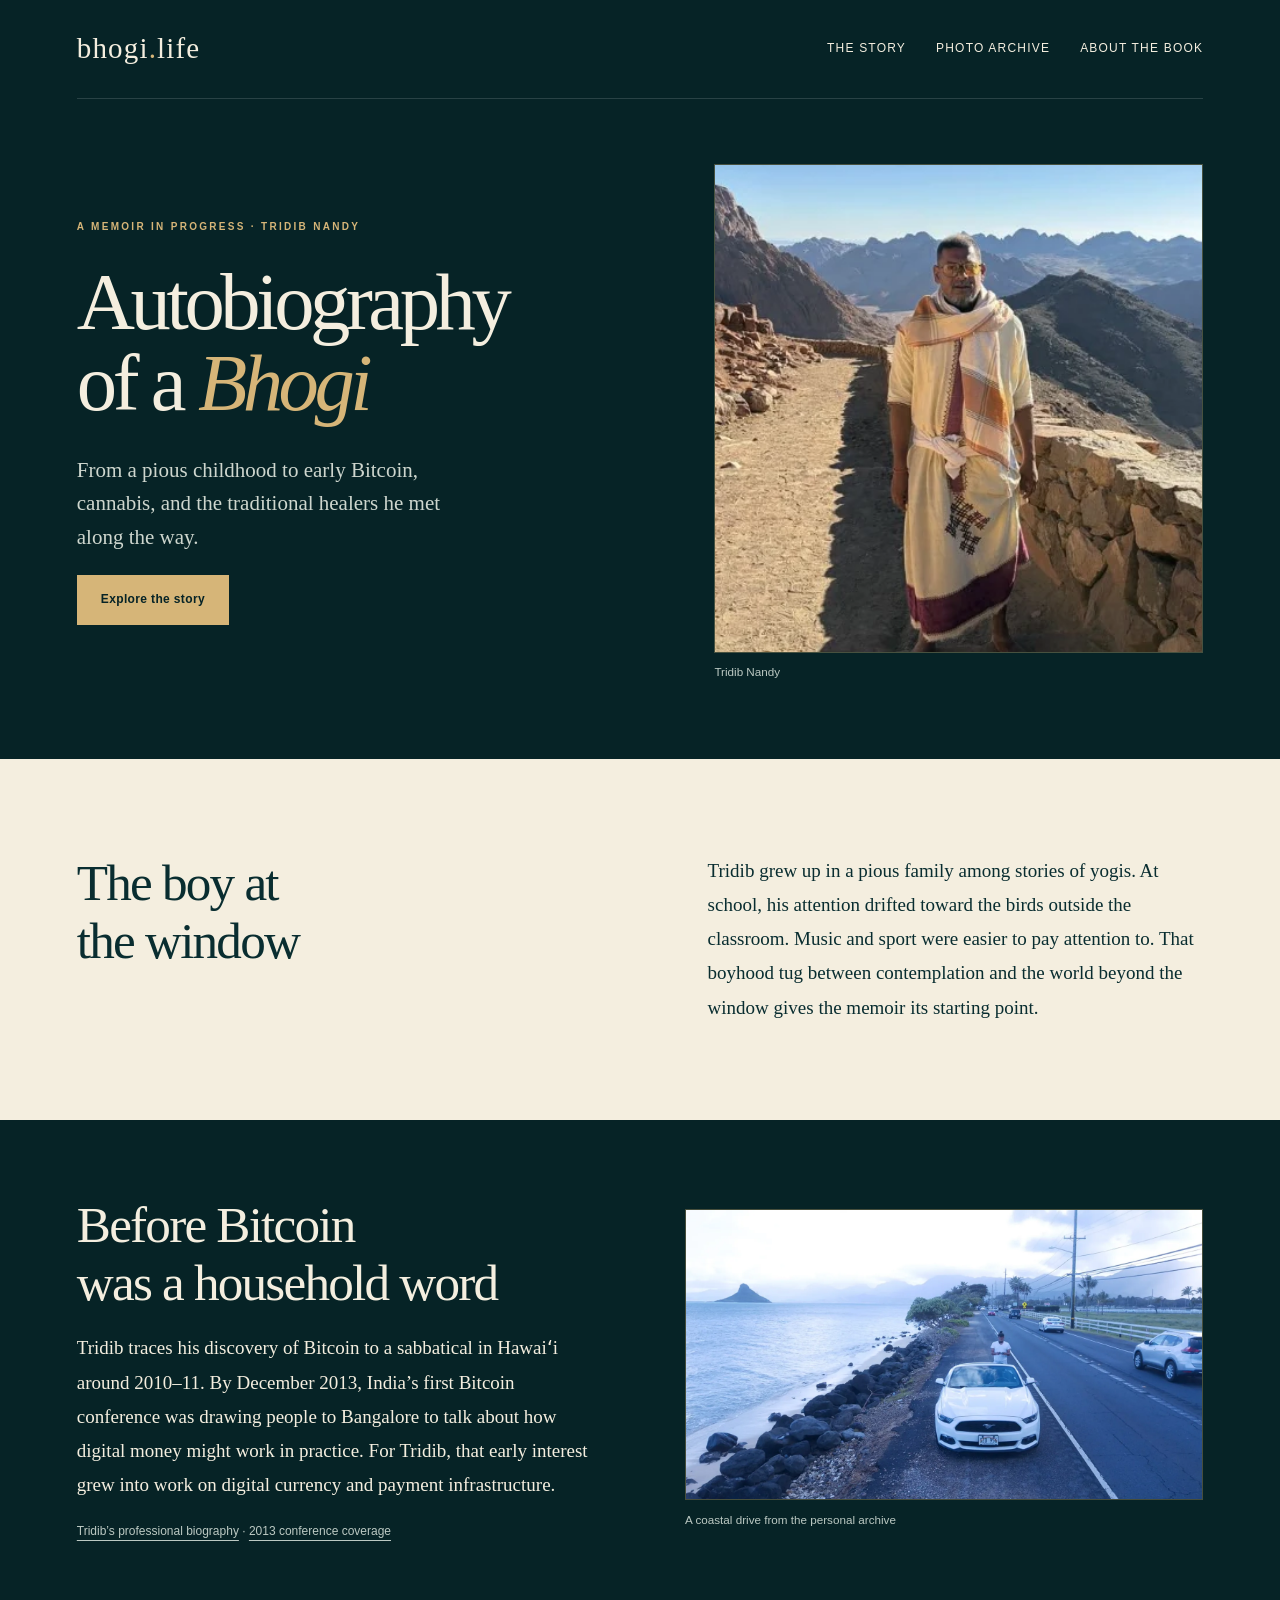
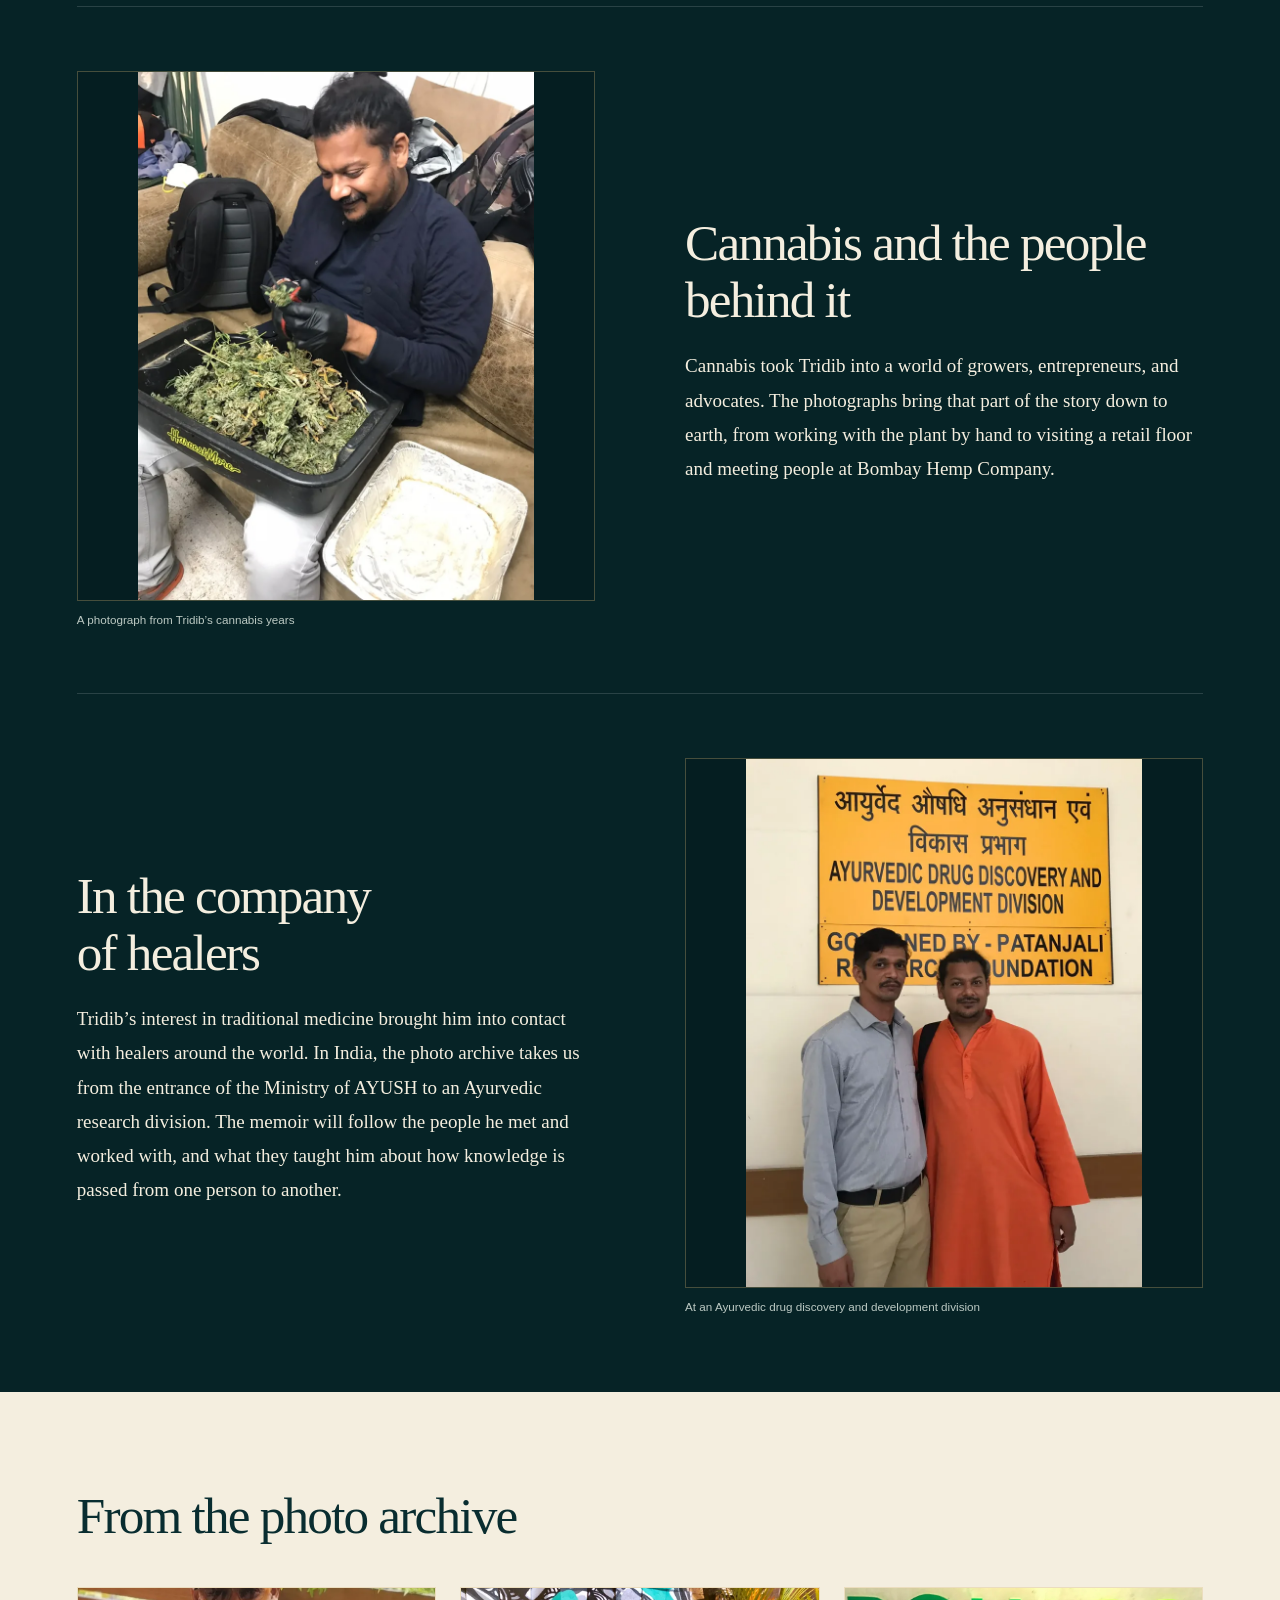
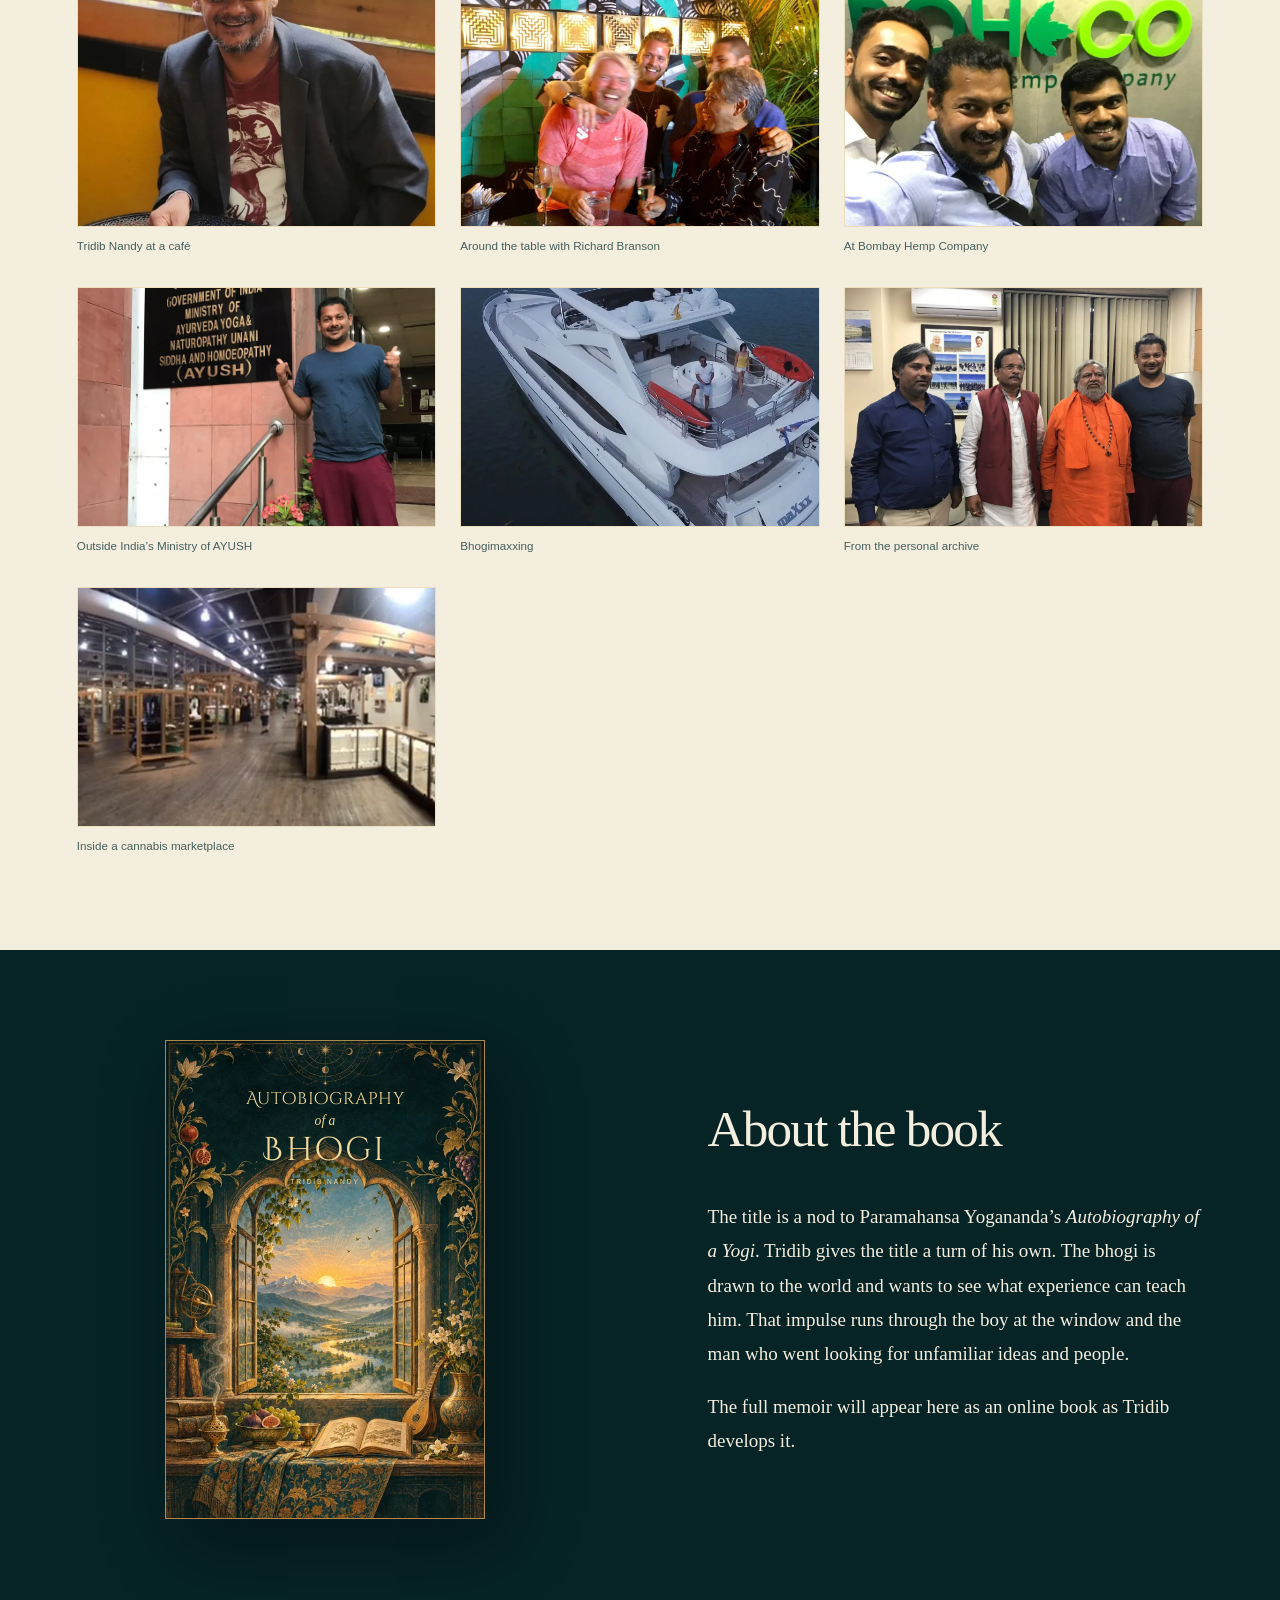
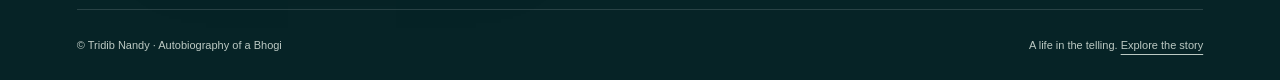
==== index.html @ f4f4c9af "Feature the signature mountain portrait and refine archive captions" ====
<!doctype html><html lang="en"><head><meta charset="utf-8"><meta name="viewport" content="width=device-width,initial-scale=1"><title>Autobiography of a Bhogi | Tridib Nandy</title><meta name="description" content="An illustrated introduction to Tridib Nandy’s life, from spiritual roots and early Bitcoin to cannabis, Ayurveda, and traditional healers around the world."><meta name="theme-color" content="#062326"><link rel="canonical" href="https://www.bhogi.life/"><meta name="robots" content="index,follow"><meta property="og:type" content="website"><meta property="og:site_name" content="Autobiography of a Bhogi"><meta property="og:title" content="Autobiography of a Bhogi | Tridib Nandy"><meta property="og:description" content="An illustrated introduction to Tridib Nandy’s life, from spiritual roots and early Bitcoin to cannabis, Ayurveda, and traditional healers around the world."><meta property="og:url" content="https://www.bhogi.life/"><meta property="og:image" content="https://www.bhogi.life/assets/bhogi-mountain-share.jpg"><meta property="og:image:width" content="1200"><meta property="og:image:height" content="630"><meta property="og:image:type" content="image/jpeg"><meta property="og:image:alt" content="Autobiography of a Bhogi beside a mountain portrait of Tridib Nandy"><meta name="twitter:card" content="summary_large_image"><meta name="twitter:title" content="Autobiography of a Bhogi | Tridib Nandy"><meta name="twitter:description" content="An illustrated introduction to Tridib Nandy’s life, from spiritual roots and early Bitcoin to cannabis, Ayurveda, and traditional healers around the world."><meta name="twitter:image" content="https://www.bhogi.life/assets/bhogi-mountain-share.jpg"><meta name="twitter:image:alt" content="Autobiography of a Bhogi by Tridib Nandy"><link rel="icon" href="favicon.ico" sizes="any"><link rel="icon" href="assets/favicon.svg" type="image/svg+xml"><link rel="apple-touch-icon" href="assets/apple-touch-icon.png"><link rel="stylesheet" href="assets/style.css"><script type="application/ld+json">{"@context": "https://schema.org", "@type": "WebPage", "name": "Autobiography of a Bhogi | Tridib Nandy", "url": "https://www.bhogi.life/", "description": "An illustrated introduction to Tridib Nandy’s life, from spiritual roots and early Bitcoin to cannabis, Ayurveda, and traditional healers around the world.", "isPartOf": {"@type": "WebSite", "name": "Autobiography of a Bhogi", "alternateName": "Biography of Bhogi", "url": "https://www.bhogi.life/"}, "about": {"@type": "CreativeWork", "name": "Autobiography of a Bhogi", "alternateName": "Biography of Bhogi", "author": {"@type": "Person", "name": "Tridib Nandy"}, "inLanguage": "en", "creativeWorkStatus": "Work in progress"}}</script></head><body><a class="skip" href="#main">Skip to content</a><header class="wrap topbar"><a class="brand" href="index.html" aria-label="bhogi.life home">bhogi<span>.</span>life</a><nav aria-label="Main navigation"><a href="index.html#story">The story</a><a href="index.html#archive">Photo archive</a><a href="index.html#about">About the book</a></nav></header>
<main id="main">
  <section class="wrap hero" aria-labelledby="book-title">
    <div>
      <p class="eyebrow">A memoir in progress · Tridib Nandy</p>
      <h1 id="book-title">Autobiography<br>of a <em>Bhogi</em></h1>
      <p class="intro">From a pious childhood to early Bitcoin, cannabis, and the traditional healers he met along the way.</p>
      <a class="button" href="#story">Explore the story</a>
    </div>
    <figure class="story-photo hero-portrait"><img src="assets/photos/tridib-mountain.webp" fetchpriority="high" alt="Tridib Nandy standing on a stone path above a mountain valley"><figcaption>Tridib Nandy</figcaption></figure>
  </section>

  <section class="paper" id="story">
    <div class="wrap">
      <div class="split">
        <h2>The boy at<br>the window</h2>
        <div class="prose">
          <p>Tridib grew up in a pious family among stories of yogis. At school, his attention drifted toward the birds outside the classroom. Music and sport were easier to pay attention to. That boyhood tug between contemplation and the world beyond the window gives the memoir its starting point.</p>
        </div>
      </div>
    </div>
  </section>

  <section class="wrap section story-section" aria-label="The story outline">
    <article class="story-feature">
      <div class="prose">
        <h2>Before Bitcoin<br>was a household word</h2>
        <p>Tridib traces his discovery of Bitcoin to a sabbatical in Hawaiʻi around 2010–11. By December 2013, India’s first Bitcoin conference was drawing people to Bangalore to talk about how digital money might work in practice. For Tridib, that early interest grew into work on digital currency and payment infrastructure.</p>
        <p class="story-sources"><a href="https://tridibnandy.tech/">Tridib’s professional biography</a> · <a href="https://cio.economictimes.indiatimes.com/news/corporate-news/bangalore-to-host-indias-first-bitcoin-conference/26413131">2013 conference coverage</a></p>
      </div>
      <figure class="story-photo "><img src="assets/photos/coastal-road.webp" loading="lazy" decoding="async" alt="A white convertible parked beside the ocean"><figcaption>A coastal drive from the personal archive</figcaption></figure>
    </article>

    <article class="story-feature">
      <figure class="story-photo "><img src="assets/photos/cannabis-archive.webp" loading="lazy" decoding="async" alt="Tridib working with cannabis plants by hand"><figcaption>A photograph from Tridib’s cannabis years</figcaption></figure>
      <div class="prose">
        <h2>Cannabis and the people behind it</h2>
        <p>Cannabis took Tridib into a world of growers, entrepreneurs, and advocates. The photographs bring that part of the story down to earth, from working with the plant by hand to visiting a retail floor and meeting people at Bombay Hemp Company.</p>
      </div>
    </article>

    <article class="story-feature">
      <div class="prose">
        <h2>In the company<br>of healers</h2>
        <p>Tridib’s interest in traditional medicine brought him into contact with healers around the world. In India, the photo archive takes us from the entrance of the Ministry of AYUSH to an Ayurvedic research division. The memoir will follow the people he met and worked with, and what they taught him about how knowledge is passed from one person to another.</p>
      </div>
      <figure class="story-photo "><img src="assets/photos/ayurveda-research.webp" loading="lazy" decoding="async" alt="Two people in front of an Ayurvedic research division sign"><figcaption>At an Ayurvedic drug discovery and development division</figcaption></figure>
    </article>
  </section>

  <section class="paper" id="archive">
    <div class="wrap">
      <h2>From the photo archive</h2>
      <div class="photo-grid"><figure class="story-photo "><img src="assets/photos/tridib-portrait.webp" loading="lazy" decoding="async" alt="Tridib Nandy smiling at an outdoor café table"><figcaption>Tridib Nandy at a café</figcaption></figure><figure class="story-photo "><img src="assets/photos/around-the-table.webp" loading="lazy" decoding="async" alt="A group laughing around a table"><figcaption>Around the table with Richard Branson</figcaption></figure><figure class="story-photo "><img src="assets/photos/bombay-hemp-company.webp" loading="lazy" decoding="async" alt="Three people smiling beneath a Bombay Hemp Company sign"><figcaption>At Bombay Hemp Company</figcaption></figure><figure class="story-photo "><img src="assets/photos/ayush-entrance.webp" loading="lazy" decoding="async" alt="Tridib beside the Ministry of AYUSH entrance sign"><figcaption>Outside India’s Ministry of AYUSH</figcaption></figure><figure class="story-photo "><img src="assets/photos/out-on-the-water.webp" loading="lazy" decoding="async" alt="Two people aboard a white boat"><figcaption>Bhogimaxxing</figcaption></figure><figure class="story-photo "><img src="assets/photos/group-portrait.webp" loading="lazy" decoding="async" alt="Four people standing together indoors"><figcaption>From the personal archive</figcaption></figure><figure class="story-photo "><img src="assets/photos/cannabis-market.webp" loading="lazy" decoding="async" alt="Panoramic view of cannabis retail counters"><figcaption>Inside a cannabis marketplace</figcaption></figure></div>
    </div>
  </section>

  <section class="wrap section" id="about">
    <div class="split about-book">
      <figure class="cover"><img src="assets/cover-860.webp" srcset="assets/cover-480.webp 480w, assets/cover-860.webp 860w" sizes="(max-width:760px) 270px, 320px" width="860" height="1290" loading="lazy" decoding="async" alt="Illustrated book cover showing a golden arched window opening onto a river"><figcaption class="cover-title"><span class="cover-kicker">Autobiography</span><span class="cover-of">of a</span><span class="cover-name">Bhogi</span><small>TRIDIB NANDY</small></figcaption></figure>
      <div class="prose">
        <h2>About the book</h2>
        <p>The title is a nod to Paramahansa Yogananda’s <em>Autobiography of a Yogi</em>. Tridib gives the title a turn of his own. The bhogi is drawn to the world and wants to see what experience can teach him. That impulse runs through the boy at the window and the man who went looking for unfamiliar ideas and people.</p>
        <p>The full memoir will appear here as an online book as Tridib develops it.</p>
      </div>
    </div>
  </section>
</main><footer class="wrap"><span>© Tridib Nandy · Autobiography of a Bhogi</span><span>A life in the telling. <a href="index.html#story">Explore the story</a></span></footer></body></html>
---- assets/style.css ----
:root{--ink:#092d30;--deep:#062326;--gold:#d6b578;--paper:#f4eedf;--muted:#bcc9c3;--line:#ffffff24;color-scheme:dark}*{box-sizing:border-box}html{scroll-behavior:smooth;scroll-padding-top:30px}body{margin:0;background:var(--deep);color:var(--paper);font-family:Arial,Helvetica,sans-serif;font-size:16px;line-height:1.65}a{color:inherit;text-underline-offset:5px}a:hover{color:var(--gold)}button,a,input{ -webkit-tap-highlight-color:transparent}a:focus-visible,button:focus-visible,summary:focus-visible{outline:3px solid var(--gold);outline-offset:5px}button{font:inherit;cursor:pointer}h1,h2,h3,p{margin-top:0}h1,h2,h3,.serif{font-family:Georgia,'Times New Roman',serif;font-weight:400}h2{font-size:clamp(2.3rem,4vw,4rem);line-height:1.13;letter-spacing:-.035em}h3{font-size:1.8rem;line-height:1.25}p{max-width:62ch}img{display:block;max-width:100%;height:auto}.wrap{width:min(1180px,88%);margin:auto}.skip{position:absolute;left:16px;top:-100px;z-index:10;background:var(--paper);color:var(--deep);padding:12px}.skip:focus{top:8px}.topbar{display:flex;justify-content:space-between;align-items:center;padding:25px 0;border-bottom:1px solid var(--line);gap:20px}.brand{text-decoration:none;font-family:Georgia,serif;font-size:29px;letter-spacing:.04em}.brand span{color:var(--gold)}nav{display:flex;gap:30px;align-items:center}nav a{text-decoration:none;font-size:12px;letter-spacing:.1em;text-transform:uppercase}.eyebrow{font-size:10px;font-weight:600;letter-spacing:.23em;text-transform:uppercase;color:var(--gold);margin-bottom:25px}.hero{display:grid;grid-template-columns:1.12fr 1fr;align-items:center;gap:8%;padding:65px 0 78px}.hero h1{font-size:clamp(3.6rem,6.3vw,6.2rem);line-height:1.01;letter-spacing:-.055em;margin:0 0 30px}.hero h1 em{color:var(--gold);font-weight:400}.hero .intro{font-family:Georgia,serif;font-size:21px;line-height:1.6;color:#ced6ce;max-width:36ch}.byline{font-size:11px;text-transform:uppercase;letter-spacing:.21em;margin:26px 0 35px}.buttons{display:flex;align-items:center;flex-wrap:wrap;gap:25px}.button{display:inline-flex;align-items:center;justify-content:center;gap:28px;text-decoration:none;padding:14px 23px;background:var(--gold);color:var(--deep);font-size:12px;font-weight:600;letter-spacing:.03em;border:1px solid var(--gold);min-height:48px}.button:hover{color:var(--deep);background:#ead09d}.textlink{font-size:12px}.cover{position:relative;max-width:430px;margin:0 auto;box-shadow:16px 24px 70px #0006;transform:rotate(2deg);border:1px solid #ac8a49}.cover img{width:100%}.cover-title{position:absolute;top:11%;left:12%;right:12%;text-align:center;line-height:1.2;color:#eed8a3;font-family:Georgia,serif;font-size:clamp(22px,2.6vw,36px);text-shadow:0 2px 6px #00191d}.cover-title small{display:block;font-family:Arial,sans-serif;font-size:9px;letter-spacing:.24em;margin-top:17px}.cover-caption{text-align:center;font-size:9px;letter-spacing:.17em;color:var(--muted);margin:22px 0 0;text-transform:uppercase}.hero-note{display:flex;justify-content:space-between;gap:20px;border-top:1px solid var(--line);padding:20px 0 26px;font-size:10px;letter-spacing:.15em;text-transform:uppercase;color:var(--muted)}.star{color:var(--gold)}.paper{background:var(--paper);color:var(--ink);padding:95px 0}.paper .eyebrow{color:#796038}.split{display:grid;grid-template-columns:1fr 1fr;gap:12%}.prose{font-family:Georgia,serif;font-size:19px;line-height:1.8}.prose p:last-child{margin-bottom:0}.duality{display:grid;grid-template-columns:1fr 80px 1fr;align-items:center;margin-top:55px;border-top:1px solid #092d3030;padding-top:36px}.duality h3{font-size:32px;margin:0 0 8px}.duality p{font-size:13px;margin:0;color:#46605c}.duality .symbol{text-align:center;font-family:Georgia,serif;font-size:35px;color:#8a713f}.section{padding:90px 0}.section-head{display:flex;justify-content:space-between;align-items:end;gap:30px;margin-bottom:40px}.section-head h2{margin-bottom:0}.section-head p{font-size:13px;color:var(--muted);max-width:33ch;margin:0}.chapter-list{border-top:1px solid var(--line)}.chapter-row{display:grid;grid-template-columns:55px 1fr auto;gap:20px;padding:27px 0;border-bottom:1px solid var(--line);align-items:center;text-decoration:none}.chapter-row:hover{background:#ffffff04}.chapter-row .number{color:var(--gold);font-family:Georgia,serif;font-size:20px}.chapter-row h3{margin:0 0 6px;font-size:27px}.chapter-row p{color:var(--muted);font-size:13px;margin:0}.chapter-row .status{font-size:9px;color:var(--gold);letter-spacing:.12em;text-transform:uppercase}.chapter-row .arrow{margin-left:25px;font-size:23px}.quote-section{padding:68px 0;background:#103639;text-align:center;border-block:1px solid var(--line)}blockquote{margin:0 auto 22px;max-width:850px;font-family:Georgia,serif;font-size:clamp(25px,3.5vw,43px);line-height:1.4}blockquote em{color:var(--gold)}.quote-source{color:var(--muted);font-size:10px;letter-spacing:.17em;text-transform:uppercase}.recordings{display:grid;grid-template-columns:repeat(3,1fr);gap:28px}.recording{border-top:1px solid #8d774c;padding-top:24px}.recording h3{font-size:24px;min-height:60px}.recording p{font-size:13px;color:var(--muted)}audio{width:100%;height:40px;margin:15px 0;color-scheme:light}details{font-size:13px}summary{padding:10px 0;cursor:pointer;color:var(--gold)}details p{margin-top:15px}.closing{text-align:center;padding:75px 0 85px;border-top:1px solid var(--line)}.closing p{margin:0 auto 28px;color:var(--muted)}footer{border-top:1px solid var(--line);padding:26px 0;display:flex;justify-content:space-between;gap:25px;font-size:11px;color:var(--muted)}.reader{background:var(--paper);color:var(--ink);min-height:100vh;color-scheme:light}.reader .topbar{border-color:#092d3030}.reader .brand span{color:#856334}.reader a:hover{color:#805c26}.reader .eyebrow{color:#795b2d}.reader-main{max-width:740px;margin:70px auto 90px;width:88%}.reader h1{font-size:clamp(40px,6vw,68px);line-height:1.1;letter-spacing:-.035em}.reader .lead{font-family:Georgia,serif;font-size:24px;line-height:1.5}.reader .body-copy{font-family:Georgia,serif;font-size:var(--reading-size,20px);line-height:1.9;margin:35px 0}.reader .body-copy p:first-child:first-letter{font-size:3em;float:left;line-height:1;margin:9px 9px 0 0}.reader-tools{display:flex;gap:12px;align-items:center;border-block:1px solid #092d3025;padding:15px 0;margin:30px 0}.reader-tools button{background:none;color:var(--ink);border:1px solid #092d3050;padding:6px 14px;min-height:44px}.reader-tools span{font-size:12px;margin-right:auto}.editor-note{font-size:12px;border-left:2px solid #9b7e45;padding:8px 18px;color:#4c625d}.reader audio{margin:12px 0}.reader details p{font-size:16px}.reader summary{color:#795b2d}.chapter-nav{display:flex;justify-content:space-between;gap:24px;margin-top:45px;padding-top:25px;border-top:1px solid #092d3030;font-size:13px}.reader footer{color:#4c625d;border-color:#092d3030}.reader.dark{--paper:#062326;--ink:#f4eedf;color-scheme:dark}.reader.dark .eyebrow,.reader.dark summary{color:var(--gold)}.reader.dark .editor-note,.reader.dark footer{color:var(--muted)}.reader.dark .reader-tools,.reader.dark .chapter-nav,.reader.dark .topbar{border-color:#ffffff30}.reader.dark button{border-color:#ffffff50}.progress{position:fixed;top:0;left:0;height:3px;width:0;background:#b68b45;z-index:10}@media(max-width:760px){.wrap{width:88%}.topbar{padding:19px 0}nav{gap:16px}nav a{font-size:9px;letter-spacing:.06em}.hero{grid-template-columns:1fr;padding:50px 0 40px;gap:50px}.hero h1{font-size:clamp(54px,12vw,80px)}.hero .intro{font-size:19px}.cover{max-width:330px;transform:rotate(1deg)}.cover-title{font-size:28px}.hero-note{font-size:8px}.split{grid-template-columns:1fr;gap:25px}.paper,.section{padding:60px 0}.duality{grid-template-columns:1fr 40px 1fr;gap:10px}.duality h3{font-size:27px}.duality p{font-size:12px}.section-head{display:block}.section-head p{margin-top:22px}.chapter-row{grid-template-columns:30px 1fr;gap:12px}.chapter-row>div:last-child{grid-column:2}.chapter-row h3{font-size:24px}.chapter-row .arrow{float:right}.recordings{grid-template-columns:1fr;gap:35px}.recording h3{min-height:0}.closing{padding:55px 0}footer{flex-direction:column;gap:10px}.reader-main{margin-top:45px}.reader-tools{flex-wrap:wrap}.reader-tools span{flex-basis:100%}}@media(prefers-reduced-motion:reduce){html{scroll-behavior:auto}*{animation:none!important;transition:none!important}}@media print{.topbar,.reader-tools,.chapter-nav,audio,footer,.progress{display:none}.reader{background:white;color:black}.reader-main{width:100%;max-width:none;margin:0}}
@media(max-width:760px){.hero h1{font-size:clamp(38px,11.5vw,80px)}}@media(max-width:400px){.topbar{flex-wrap:wrap;gap:12px}.topbar nav{width:100%;justify-content:space-between}.hero{padding-top:35px}.hero-note{flex-wrap:wrap}.reader-tools button{padding:6px 10px}}
.manifesto{font-size:clamp(27px,3.5vw,44px);line-height:1.4;margin:0}.manifesto em{color:var(--gold)}

@font-face{font-family:"Cinzel Decorative";src:url("fonts/cinzel-decorative.ttf") format("truetype");font-style:normal;font-weight:400;font-display:swap}.cover{container-type:inline-size}.cover-title{top:10%;left:8%;right:8%;font-family:"Cinzel Decorative",Georgia,serif;font-weight:400;line-height:1.2;color:#f1d89b;text-shadow:0 2px 8px #00191d,0 0 16px #cda75d30}.cover-kicker{display:block;font-size:5.3cqw;letter-spacing:.035em}.cover-of{display:block;font-family:Georgia,serif;font-style:italic;font-size:4.3cqw;line-height:1;margin:1.5cqw 0}.cover-name{display:block;font-size:10.5cqw;letter-spacing:.08em;line-height:1.1}.cover-title small{font-size:2.1cqw;letter-spacing:.28em;margin-top:3cqw}

.author-section{align-items:center;gap:9%}.author-portrait{margin:0}.author-portrait img{width:100%;height:auto;border:1px solid #d6b57850}.author-portrait figcaption{font-size:10px;text-transform:uppercase;letter-spacing:.2em;color:var(--gold);padding-top:17px}.author-section h2{margin-bottom:26px}@media(max-width:760px){.author-section{gap:35px}.author-portrait{max-width:420px;width:100%;margin:auto}}

.story-photo {
  margin: 0;
  min-width: 0;
}
.story-photo img {
  width: 100%;
  aspect-ratio: 3 / 2;
  object-fit: cover;
  border: 1px solid #d6b57850;
}
.story-photo figcaption {
  font-size: .73rem;
  line-height: 1.45;
  color: var(--muted);
  margin-top: .7rem;
}
.hero-portrait {
  max-width: 490px;
  width: 100%;
  justify-self: end;
}
.hero-portrait img {
  aspect-ratio: 1;
  object-position: center top;
}
.story-section {
  padding-block: 12px;
}
.story-feature {
  display: grid;
  grid-template-columns: 1fr 1fr;
  align-items: center;
  gap: 8%;
  padding: 64px 0;
}
.story-feature + .story-feature {
  border-top: 1px solid var(--line);
}
.story-feature h2 {
  margin-bottom: 1.25rem;
  font-size: clamp(2.15rem, 4vw, 3.4rem);
}
.story-feature .story-photo img {
  aspect-ratio: auto;
  max-height: 530px;
  object-fit: contain;
  background: #0002;
}
.story-sources {
  font: .75rem/1.7 Arial, sans-serif;
  color: var(--muted);
}
.photo-grid {
  display: grid;
  grid-template-columns: repeat(3, minmax(0, 1fr));
  gap: 32px 24px;
}
.paper .story-photo figcaption {
  color: #46605c;
}
.about-book {
  align-items: center;
}
.about-book .cover {
  width: min(100%, 320px);
  transform: none;
}
@media (max-width: 760px) {
  .hero-portrait {
    justify-self: start;
  }
  .story-feature {
    grid-template-columns: 1fr;
    gap: 28px;
    padding: 44px 0;
  }
  .story-feature .story-photo {
    order: 1;
  }
  .photo-grid {
    grid-template-columns: repeat(2, minmax(0, 1fr));
    gap: 22px 14px;
  }
  .about-book .cover {
    width: min(100%, 270px);
    order: 1;
  }
}
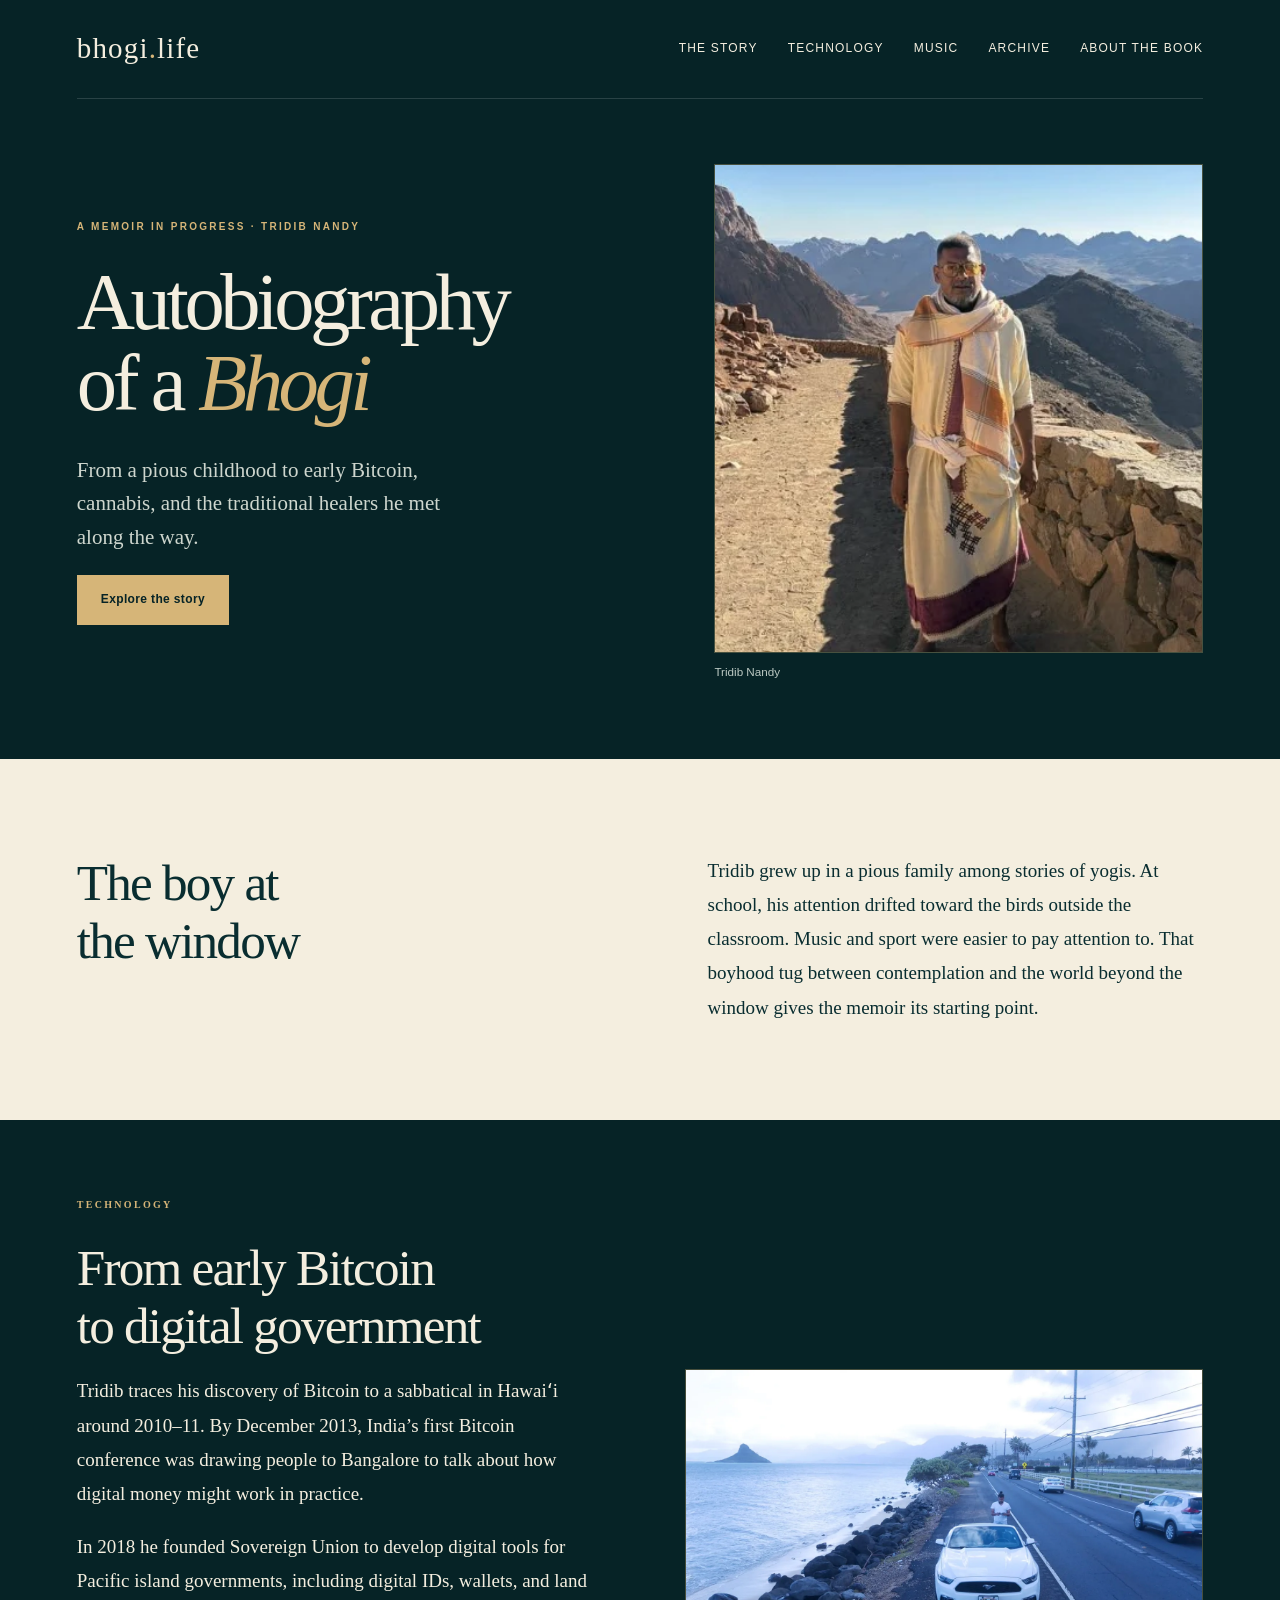
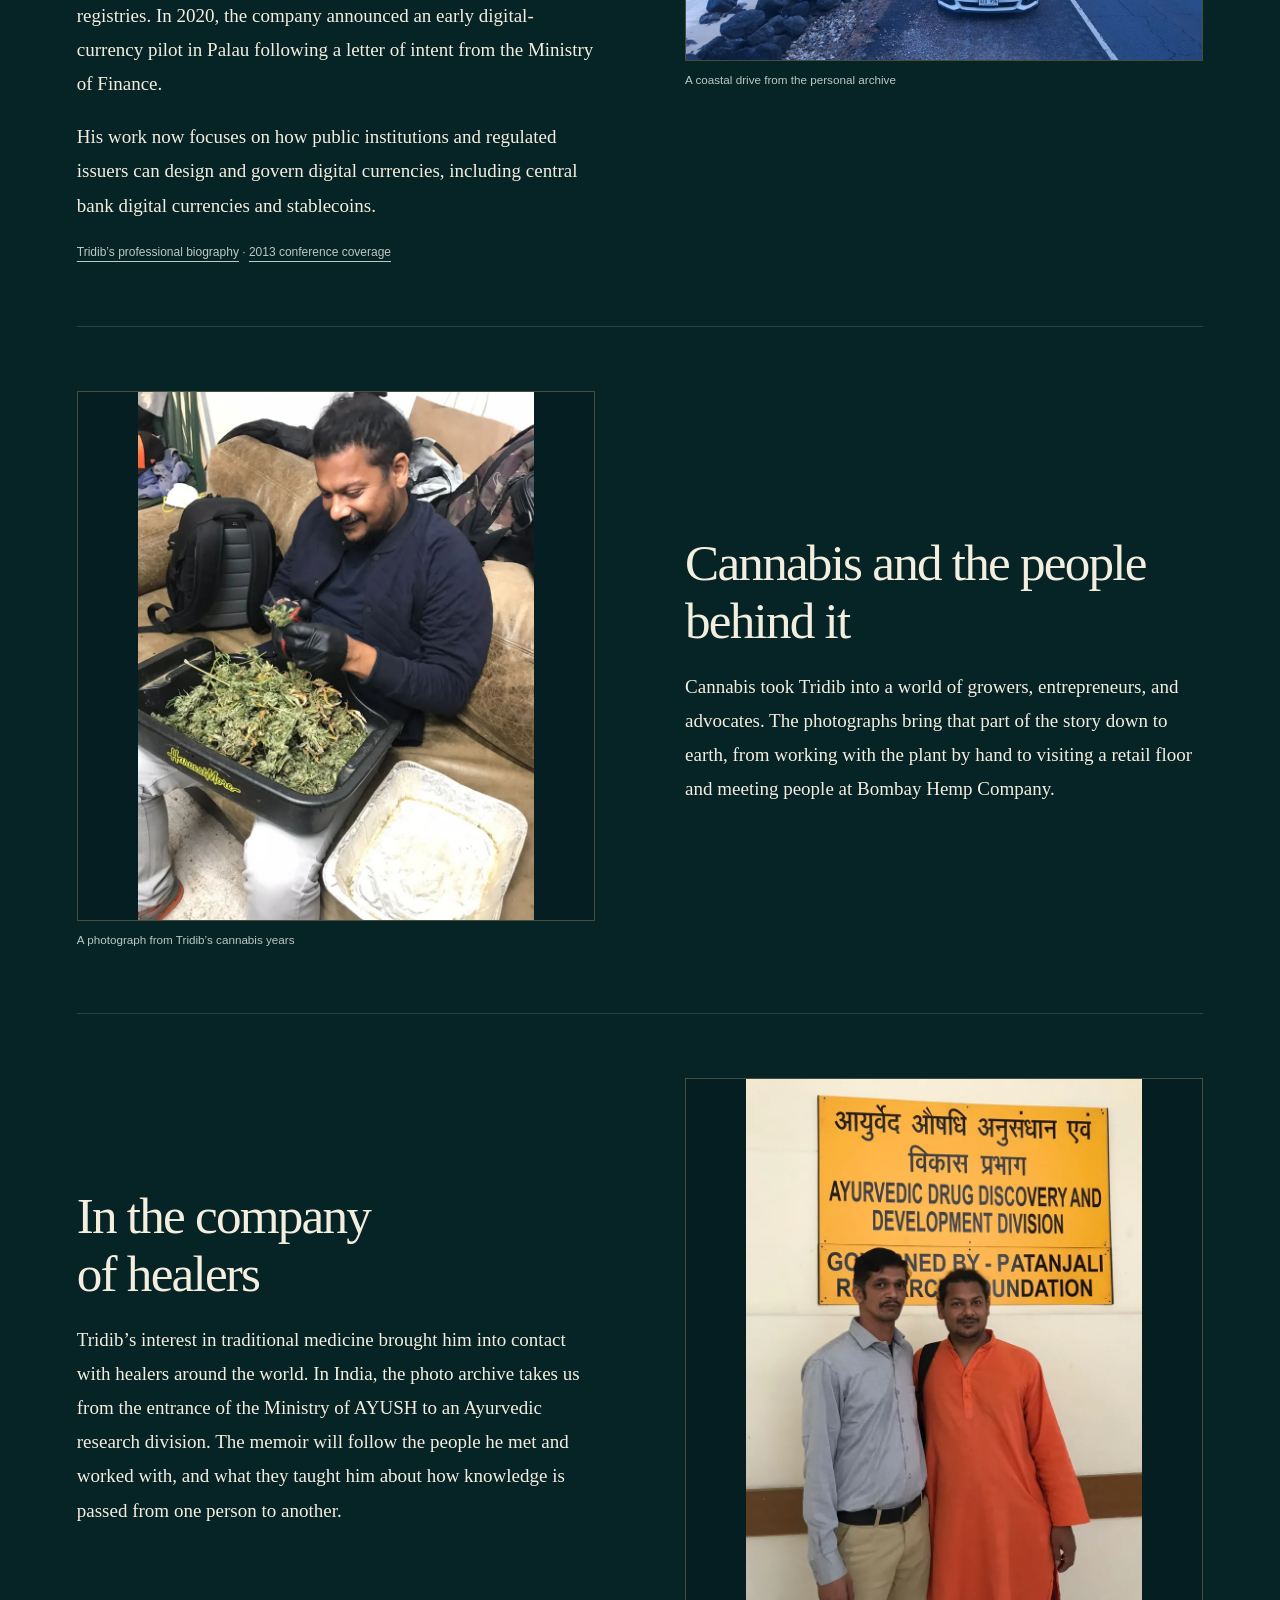
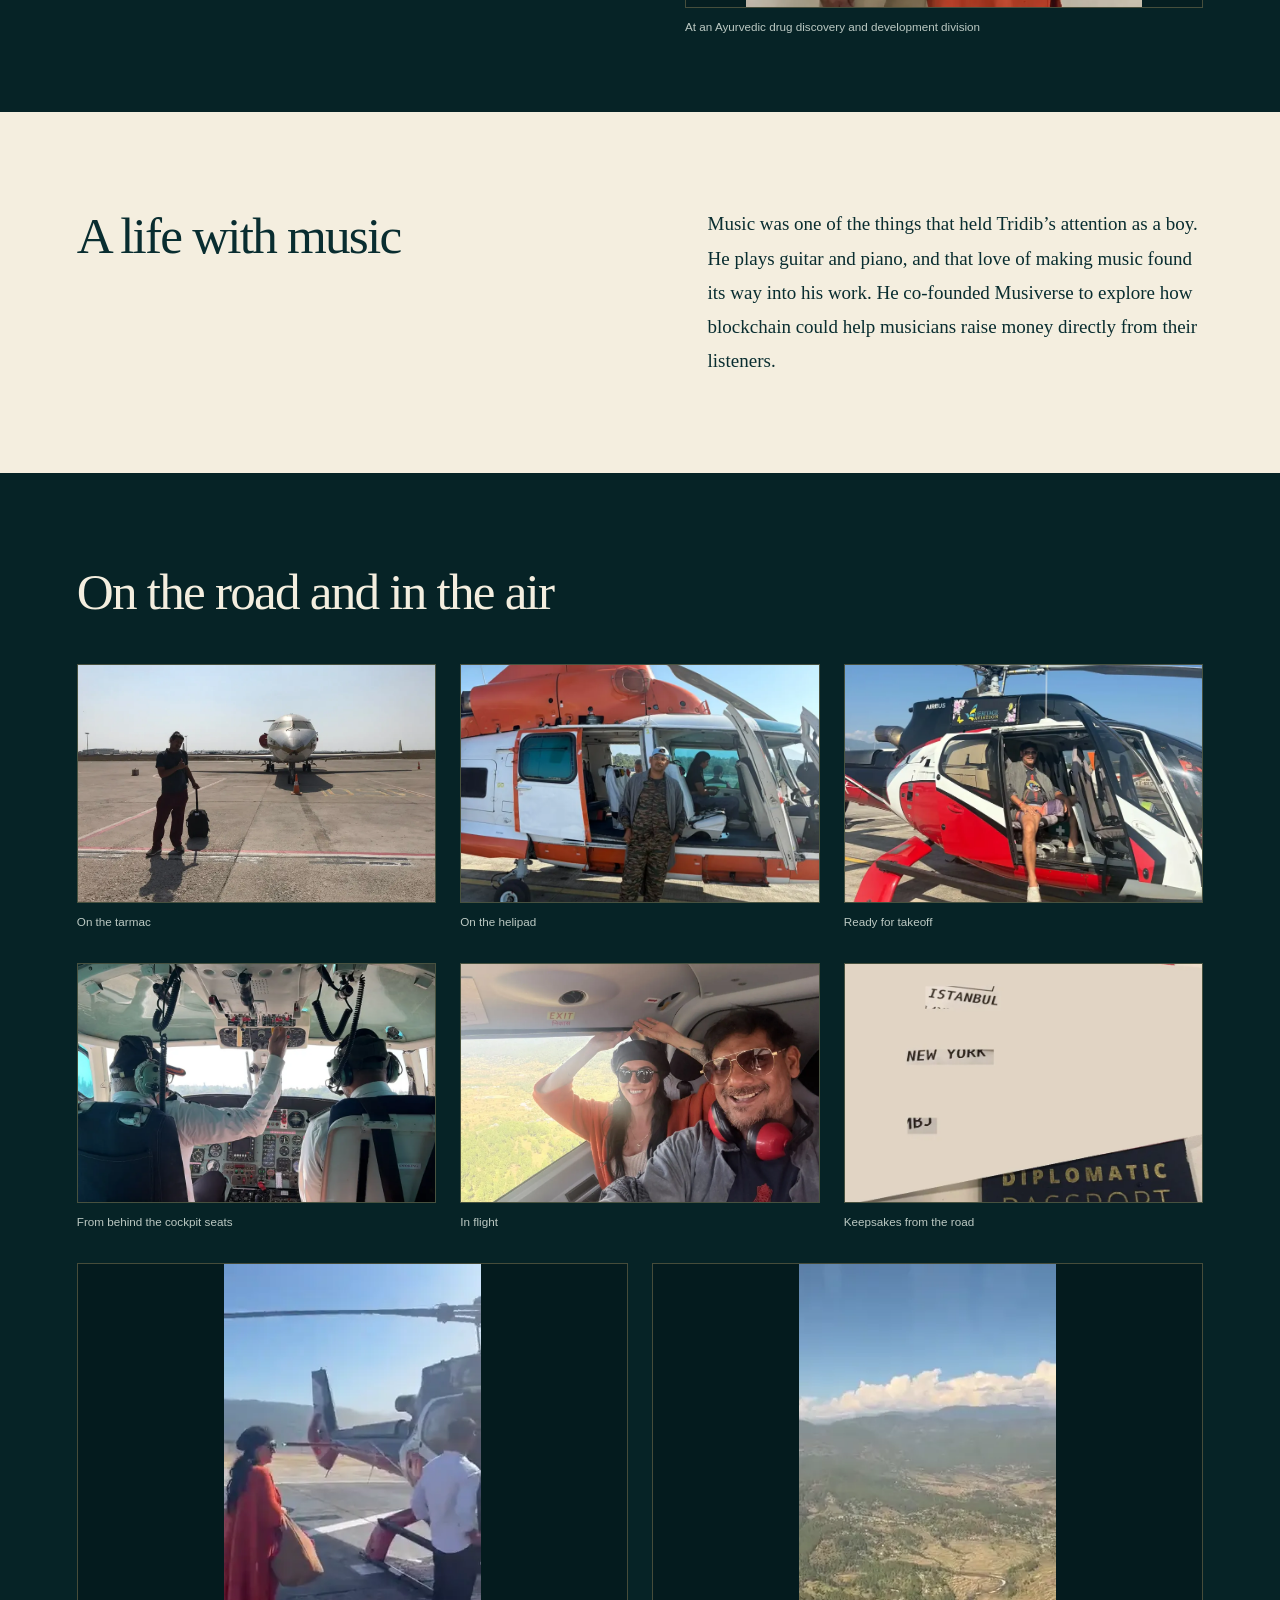
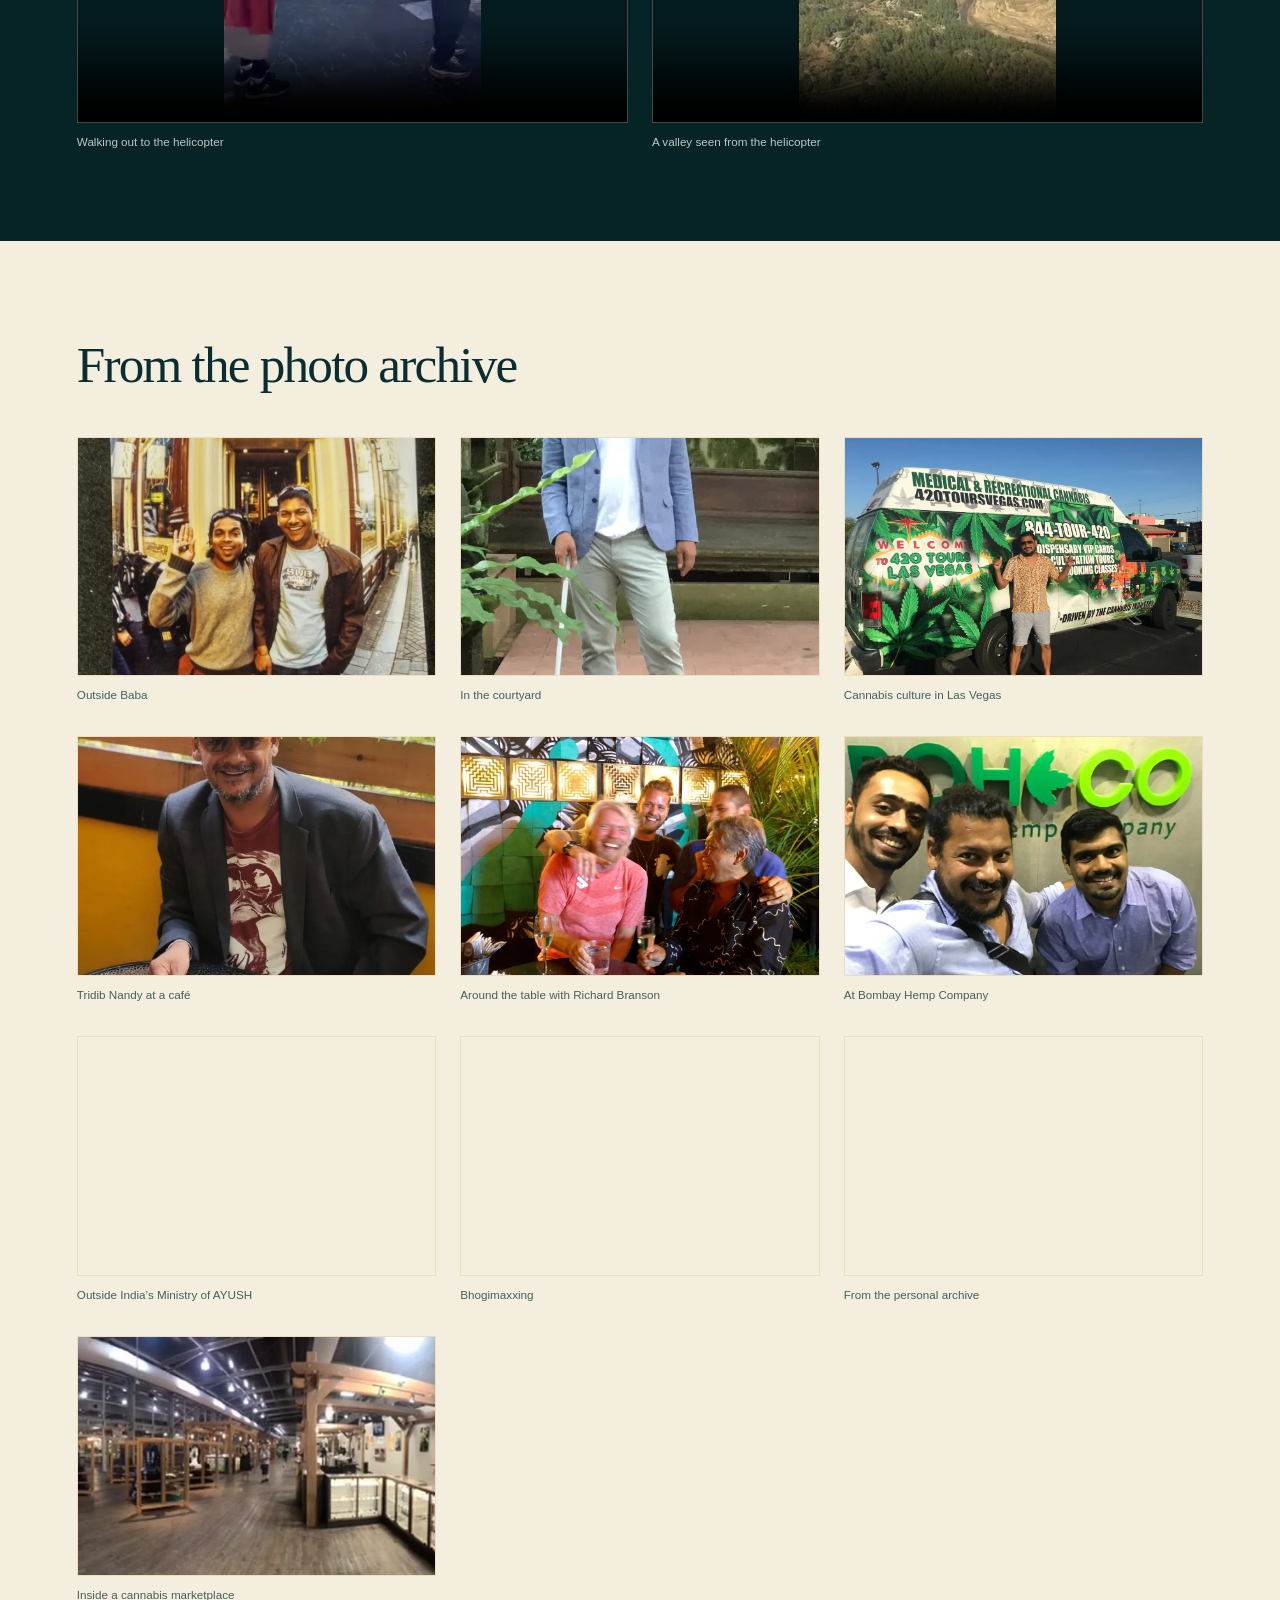
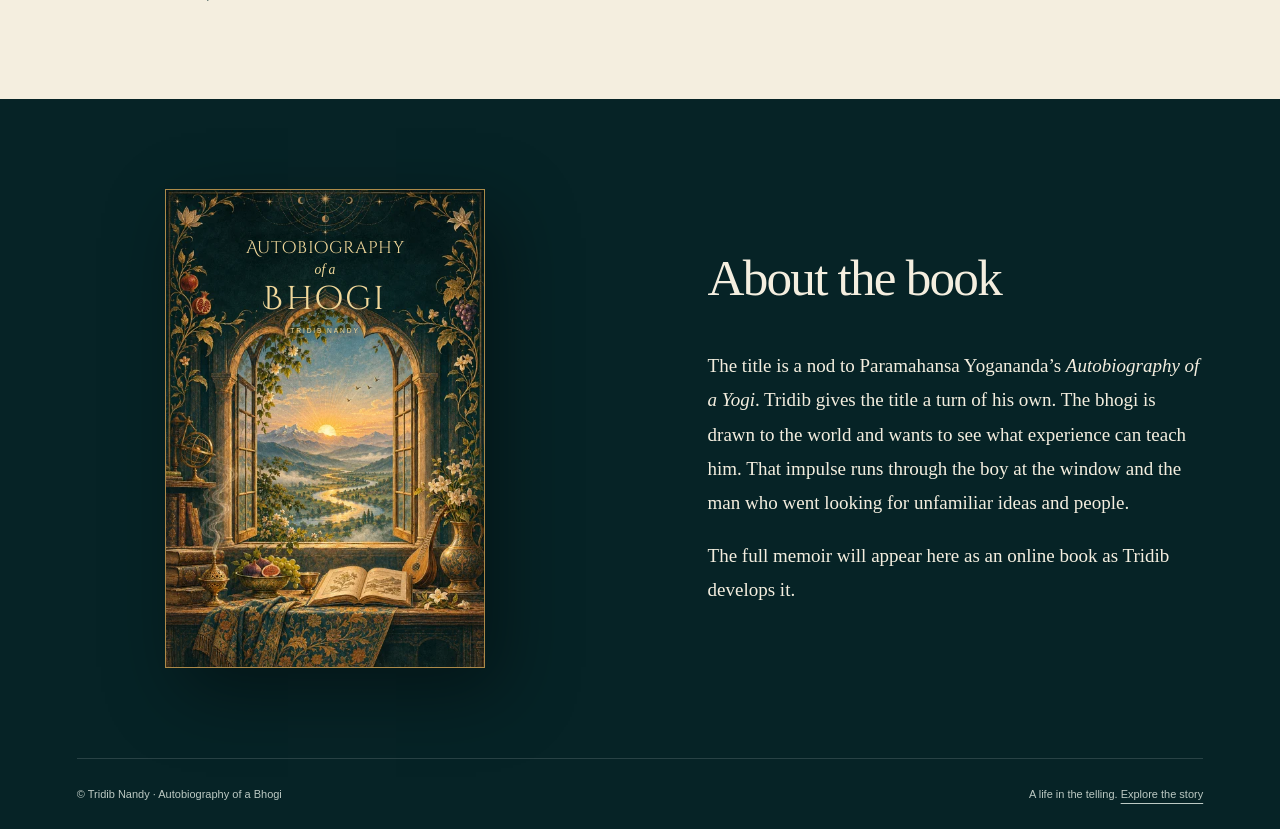
==== commit 0ea97114: "Expand Bhogi Life with technology, music, and travel films" ====
--- a/index.html
+++ b/index.html
@@ -1,4 +1,4 @@
-<!doctype html><html lang="en"><head><meta charset="utf-8"><meta name="viewport" content="width=device-width,initial-scale=1"><title>Autobiography of a Bhogi | Tridib Nandy</title><meta name="description" content="An illustrated introduction to Tridib Nandy’s life, from spiritual roots and early Bitcoin to cannabis, Ayurveda, and traditional healers around the world."><meta name="theme-color" content="#062326"><link rel="canonical" href="https://www.bhogi.life/"><meta name="robots" content="index,follow"><meta property="og:type" content="website"><meta property="og:site_name" content="Autobiography of a Bhogi"><meta property="og:title" content="Autobiography of a Bhogi | Tridib Nandy"><meta property="og:description" content="An illustrated introduction to Tridib Nandy’s life, from spiritual roots and early Bitcoin to cannabis, Ayurveda, and traditional healers around the world."><meta property="og:url" content="https://www.bhogi.life/"><meta property="og:image" content="https://www.bhogi.life/assets/bhogi-mountain-share.jpg"><meta property="og:image:width" content="1200"><meta property="og:image:height" content="630"><meta property="og:image:type" content="image/jpeg"><meta property="og:image:alt" content="Autobiography of a Bhogi beside a mountain portrait of Tridib Nandy"><meta name="twitter:card" content="summary_large_image"><meta name="twitter:title" content="Autobiography of a Bhogi | Tridib Nandy"><meta name="twitter:description" content="An illustrated introduction to Tridib Nandy’s life, from spiritual roots and early Bitcoin to cannabis, Ayurveda, and traditional healers around the world."><meta name="twitter:image" content="https://www.bhogi.life/assets/bhogi-mountain-share.jpg"><meta name="twitter:image:alt" content="Autobiography of a Bhogi by Tridib Nandy"><link rel="icon" href="favicon.ico" sizes="any"><link rel="icon" href="assets/favicon.svg" type="image/svg+xml"><link rel="apple-touch-icon" href="assets/apple-touch-icon.png"><link rel="stylesheet" href="assets/style.css"><script type="application/ld+json">{"@context": "https://schema.org", "@type": "WebPage", "name": "Autobiography of a Bhogi | Tridib Nandy", "url": "https://www.bhogi.life/", "description": "An illustrated introduction to Tridib Nandy’s life, from spiritual roots and early Bitcoin to cannabis, Ayurveda, and traditional healers around the world.", "isPartOf": {"@type": "WebSite", "name": "Autobiography of a Bhogi", "alternateName": "Biography of Bhogi", "url": "https://www.bhogi.life/"}, "about": {"@type": "CreativeWork", "name": "Autobiography of a Bhogi", "alternateName": "Biography of Bhogi", "author": {"@type": "Person", "name": "Tridib Nandy"}, "inLanguage": "en", "creativeWorkStatus": "Work in progress"}}</script></head><body><a class="skip" href="#main">Skip to content</a><header class="wrap topbar"><a class="brand" href="index.html" aria-label="bhogi.life home">bhogi<span>.</span>life</a><nav aria-label="Main navigation"><a href="index.html#story">The story</a><a href="index.html#archive">Photo archive</a><a href="index.html#about">About the book</a></nav></header>
+<!doctype html><html lang="en"><head><meta charset="utf-8"><meta name="viewport" content="width=device-width,initial-scale=1"><title>Autobiography of a Bhogi | Tridib Nandy</title><meta name="description" content="An illustrated introduction to Tridib Nandy’s life, from spiritual roots and early Bitcoin to digital currency, music, travel, and traditional healers around the world."><meta name="theme-color" content="#062326"><link rel="canonical" href="https://www.bhogi.life/"><meta name="robots" content="index,follow"><meta property="og:type" content="website"><meta property="og:site_name" content="Autobiography of a Bhogi"><meta property="og:title" content="Autobiography of a Bhogi | Tridib Nandy"><meta property="og:description" content="An illustrated introduction to Tridib Nandy’s life, from spiritual roots and early Bitcoin to digital currency, music, travel, and traditional healers around the world."><meta property="og:url" content="https://www.bhogi.life/"><meta property="og:image" content="https://www.bhogi.life/assets/bhogi-mountain-share.jpg"><meta property="og:image:width" content="1200"><meta property="og:image:height" content="630"><meta property="og:image:type" content="image/jpeg"><meta property="og:image:alt" content="Autobiography of a Bhogi beside a mountain portrait of Tridib Nandy"><meta name="twitter:card" content="summary_large_image"><meta name="twitter:title" content="Autobiography of a Bhogi | Tridib Nandy"><meta name="twitter:description" content="An illustrated introduction to Tridib Nandy’s life, from spiritual roots and early Bitcoin to digital currency, music, travel, and traditional healers around the world."><meta name="twitter:image" content="https://www.bhogi.life/assets/bhogi-mountain-share.jpg"><meta name="twitter:image:alt" content="Autobiography of a Bhogi by Tridib Nandy"><link rel="icon" href="favicon.ico" sizes="any"><link rel="icon" href="assets/favicon.svg" type="image/svg+xml"><link rel="apple-touch-icon" href="assets/apple-touch-icon.png"><link rel="stylesheet" href="assets/style.css"><script type="application/ld+json">{"@context": "https://schema.org", "@type": "WebPage", "name": "Autobiography of a Bhogi | Tridib Nandy", "url": "https://www.bhogi.life/", "description": "An illustrated introduction to Tridib Nandy’s life, from spiritual roots and early Bitcoin to digital currency, music, travel, and traditional healers around the world.", "isPartOf": {"@type": "WebSite", "name": "Autobiography of a Bhogi", "alternateName": "Biography of Bhogi", "url": "https://www.bhogi.life/"}, "about": {"@type": "CreativeWork", "name": "Autobiography of a Bhogi", "alternateName": "Biography of Bhogi", "author": {"@type": "Person", "name": "Tridib Nandy"}, "inLanguage": "en", "creativeWorkStatus": "Work in progress"}}</script></head><body><a class="skip" href="#main">Skip to content</a><header class="wrap topbar"><a class="brand" href="index.html" aria-label="bhogi.life home">bhogi<span>.</span>life</a><nav aria-label="Main navigation"><a href="index.html#story">The story</a><a href="index.html#technology">Technology</a><a href="index.html#music">Music</a><a href="index.html#archive">Archive</a><a href="index.html#about">About the book</a></nav></header>
 <main id="main">
   <section class="wrap hero" aria-labelledby="book-title">
     <div>
@@ -22,10 +22,13 @@
   </section>
 
   <section class="wrap section story-section" aria-label="The story outline">
-    <article class="story-feature">
+    <article class="story-feature" id="technology">
       <div class="prose">
-        <h2>Before Bitcoin<br>was a household word</h2>
-        <p>Tridib traces his discovery of Bitcoin to a sabbatical in Hawaiʻi around 2010–11. By December 2013, India’s first Bitcoin conference was drawing people to Bangalore to talk about how digital money might work in practice. For Tridib, that early interest grew into work on digital currency and payment infrastructure.</p>
+        <p class="eyebrow">Technology</p>
+        <h2>From early Bitcoin<br>to digital government</h2>
+        <p>Tridib traces his discovery of Bitcoin to a sabbatical in Hawaiʻi around 2010–11. By December 2013, India’s first Bitcoin conference was drawing people to Bangalore to talk about how digital money might work in practice.</p>
+        <p>In 2018 he founded Sovereign Union to develop digital tools for Pacific island governments, including digital IDs, wallets, and land registries. In 2020, the company announced an early digital-currency pilot in Palau following a letter of intent from the Ministry of Finance.</p>
+        <p>His work now focuses on how public institutions and regulated issuers can design and govern digital currencies, including central bank digital currencies and stablecoins.</p>
         <p class="story-sources"><a href="https://tridibnandy.tech/">Tridib’s professional biography</a> · <a href="https://cio.economictimes.indiatimes.com/news/corporate-news/bangalore-to-host-indias-first-bitcoin-conference/26413131">2013 conference coverage</a></p>
       </div>
       <figure class="story-photo "><img src="assets/photos/coastal-road.webp" loading="lazy" decoding="async" alt="A white convertible parked beside the ocean"><figcaption>A coastal drive from the personal archive</figcaption></figure>
@@ -48,10 +51,40 @@
     </article>
   </section>
 
+  <section class="paper" id="music">
+    <div class="wrap split">
+      <h2>A life with music</h2>
+      <div class="prose">
+        <p>Music was one of the things that held Tridib’s attention as a boy. He plays guitar and piano, and that love of making music found its way into his work. He co-founded Musiverse to explore how blockchain could help musicians raise money directly from their listeners.</p>
+      </div>
+    </div>
+  </section>
+
+  <section class="wrap section" id="travel">
+    <h2>On the road and in the air</h2>
+    <div class="photo-grid travel-photos"><figure class="story-photo "><img src="assets/photos/on-the-tarmac.webp" loading="lazy" decoding="async" alt="Tridib with a rolling bag on the tarmac in front of a jet"><figcaption>On the tarmac</figcaption></figure><figure class="story-photo "><img src="assets/photos/on-the-helipad.webp" loading="lazy" decoding="async" alt="Tridib standing beside an orange and white helicopter"><figcaption>On the helipad</figcaption></figure><figure class="story-photo "><img src="assets/photos/boarding-the-helicopter.webp" loading="lazy" decoding="async" alt="Tridib sitting in the doorway of a red and white helicopter"><figcaption>Ready for takeoff</figcaption></figure><figure class="story-photo "><img src="assets/photos/cockpit-view.webp" loading="lazy" decoding="async" alt="Two pilots at the controls, seen from behind"><figcaption>From behind the cockpit seats</figcaption></figure><figure class="story-photo "><img src="assets/photos/in-flight.webp" loading="lazy" decoding="async" alt="Tridib and a companion smiling inside a helicopter"><figcaption>In flight</figcaption></figure><figure class="story-photo "><img src="assets/photos/travel-keepsakes.webp" loading="lazy" decoding="async" alt="Redacted boarding passes lying over a passport cover"><figcaption>Keepsakes from the road</figcaption></figure></div>
+    <div class="archive-clips">
+      <figure class="story-photo archive-clip">
+      <video controls playsinline preload="none" poster="assets/video/helicopter-boarding.webp" aria-label="Walking out to the helicopter">
+        <source src="assets/video/helicopter-boarding.mp4" type="video/mp4">
+        <a href="assets/video/helicopter-boarding.mp4">Open video</a>
+      </video>
+      <figcaption>Walking out to the helicopter</figcaption>
+    </figure>
+      <figure class="story-photo archive-clip">
+      <video controls playsinline preload="none" poster="assets/video/valley-from-above.webp" aria-label="A valley seen from the helicopter">
+        <source src="assets/video/valley-from-above.mp4" type="video/mp4">
+        <a href="assets/video/valley-from-above.mp4">Open video</a>
+      </video>
+      <figcaption>A valley seen from the helicopter</figcaption>
+    </figure>
+    </div>
+  </section>
+
   <section class="paper" id="archive">
     <div class="wrap">
       <h2>From the photo archive</h2>
-      <div class="photo-grid"><figure class="story-photo "><img src="assets/photos/tridib-portrait.webp" loading="lazy" decoding="async" alt="Tridib Nandy smiling at an outdoor café table"><figcaption>Tridib Nandy at a café</figcaption></figure><figure class="story-photo "><img src="assets/photos/around-the-table.webp" loading="lazy" decoding="async" alt="A group laughing around a table"><figcaption>Around the table with Richard Branson</figcaption></figure><figure class="story-photo "><img src="assets/photos/bombay-hemp-company.webp" loading="lazy" decoding="async" alt="Three people smiling beneath a Bombay Hemp Company sign"><figcaption>At Bombay Hemp Company</figcaption></figure><figure class="story-photo "><img src="assets/photos/ayush-entrance.webp" loading="lazy" decoding="async" alt="Tridib beside the Ministry of AYUSH entrance sign"><figcaption>Outside India’s Ministry of AYUSH</figcaption></figure><figure class="story-photo "><img src="assets/photos/out-on-the-water.webp" loading="lazy" decoding="async" alt="Two people aboard a white boat"><figcaption>Bhogimaxxing</figcaption></figure><figure class="story-photo "><img src="assets/photos/group-portrait.webp" loading="lazy" decoding="async" alt="Four people standing together indoors"><figcaption>From the personal archive</figcaption></figure><figure class="story-photo "><img src="assets/photos/cannabis-market.webp" loading="lazy" decoding="async" alt="Panoramic view of cannabis retail counters"><figcaption>Inside a cannabis marketplace</figcaption></figure></div>
+      <div class="photo-grid"><figure class="story-photo "><img src="assets/photos/outside-baba.webp" loading="lazy" decoding="async" alt="Two friends smiling outside the Baba storefront"><figcaption>Outside Baba</figcaption></figure><figure class="story-photo "><img src="assets/photos/courtyard-portrait.webp" loading="lazy" decoding="async" alt="Tridib standing in a courtyard with a broom"><figcaption>In the courtyard</figcaption></figure><figure class="story-photo "><img src="assets/photos/las-vegas-cannabis-tour.webp" loading="lazy" decoding="async" alt="Tridib standing beside a green cannabis tour van"><figcaption>Cannabis culture in Las Vegas</figcaption></figure><figure class="story-photo "><img src="assets/photos/tridib-portrait.webp" loading="lazy" decoding="async" alt="Tridib Nandy smiling at an outdoor café table"><figcaption>Tridib Nandy at a café</figcaption></figure><figure class="story-photo "><img src="assets/photos/around-the-table.webp" loading="lazy" decoding="async" alt="A group laughing around a table"><figcaption>Around the table with Richard Branson</figcaption></figure><figure class="story-photo "><img src="assets/photos/bombay-hemp-company.webp" loading="lazy" decoding="async" alt="Three people smiling beneath a Bombay Hemp Company sign"><figcaption>At Bombay Hemp Company</figcaption></figure><figure class="story-photo "><img src="assets/photos/ayush-entrance.webp" loading="lazy" decoding="async" alt="Tridib beside the Ministry of AYUSH entrance sign"><figcaption>Outside India’s Ministry of AYUSH</figcaption></figure><figure class="story-photo "><img src="assets/photos/out-on-the-water.webp" loading="lazy" decoding="async" alt="Two people aboard a white boat"><figcaption>Bhogimaxxing</figcaption></figure><figure class="story-photo "><img src="assets/photos/group-portrait.webp" loading="lazy" decoding="async" alt="Four people standing together indoors"><figcaption>From the personal archive</figcaption></figure><figure class="story-photo "><img src="assets/photos/cannabis-market.webp" loading="lazy" decoding="async" alt="Panoramic view of cannabis retail counters"><figcaption>Inside a cannabis marketplace</figcaption></figure></div>
     </div>
   </section>
 
--- a/assets/style.css
+++ b/assets/style.css
@@ -94,3 +94,39 @@
     order: 1;
   }
 }
+
+.archive-clips {
+  display: grid;
+  grid-template-columns: repeat(2, minmax(0, 1fr));
+  gap: 24px;
+  margin-top: 32px;
+}
+.archive-clip video {
+  display: block;
+  width: 100%;
+  height: min(58vh, 460px);
+  background: #041b1e;
+  border: 1px solid #d6b57850;
+}
+.travel-photos img {
+  object-position: center 66%;
+}
+@media (max-width: 520px) {
+  .topbar {
+    flex-wrap: wrap;
+    gap: 12px;
+  }
+  .topbar nav {
+    width: 100%;
+    flex-wrap: wrap;
+    justify-content: space-between;
+    gap: 8px;
+  }
+  .archive-clips {
+    gap: 14px;
+  }
+  .archive-clip video {
+    height: auto;
+    aspect-ratio: 9 / 16;
+  }
+}
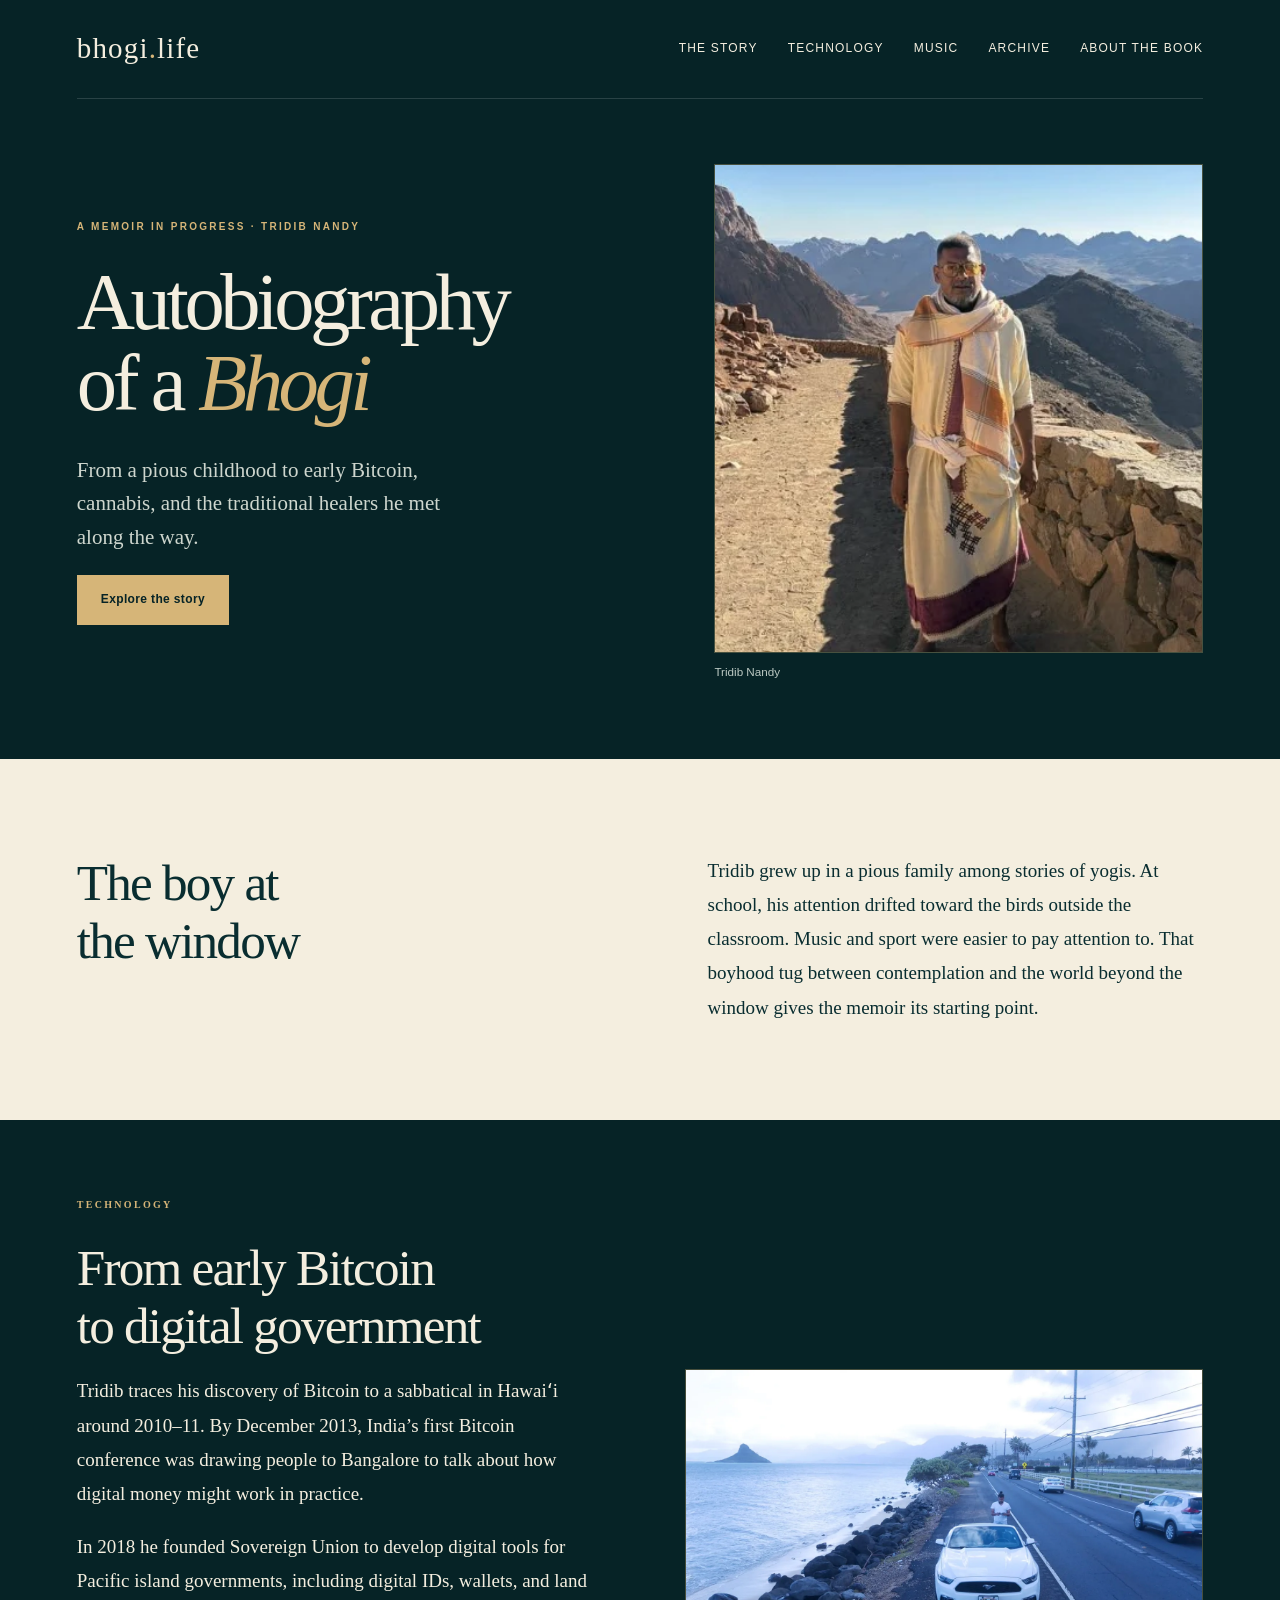
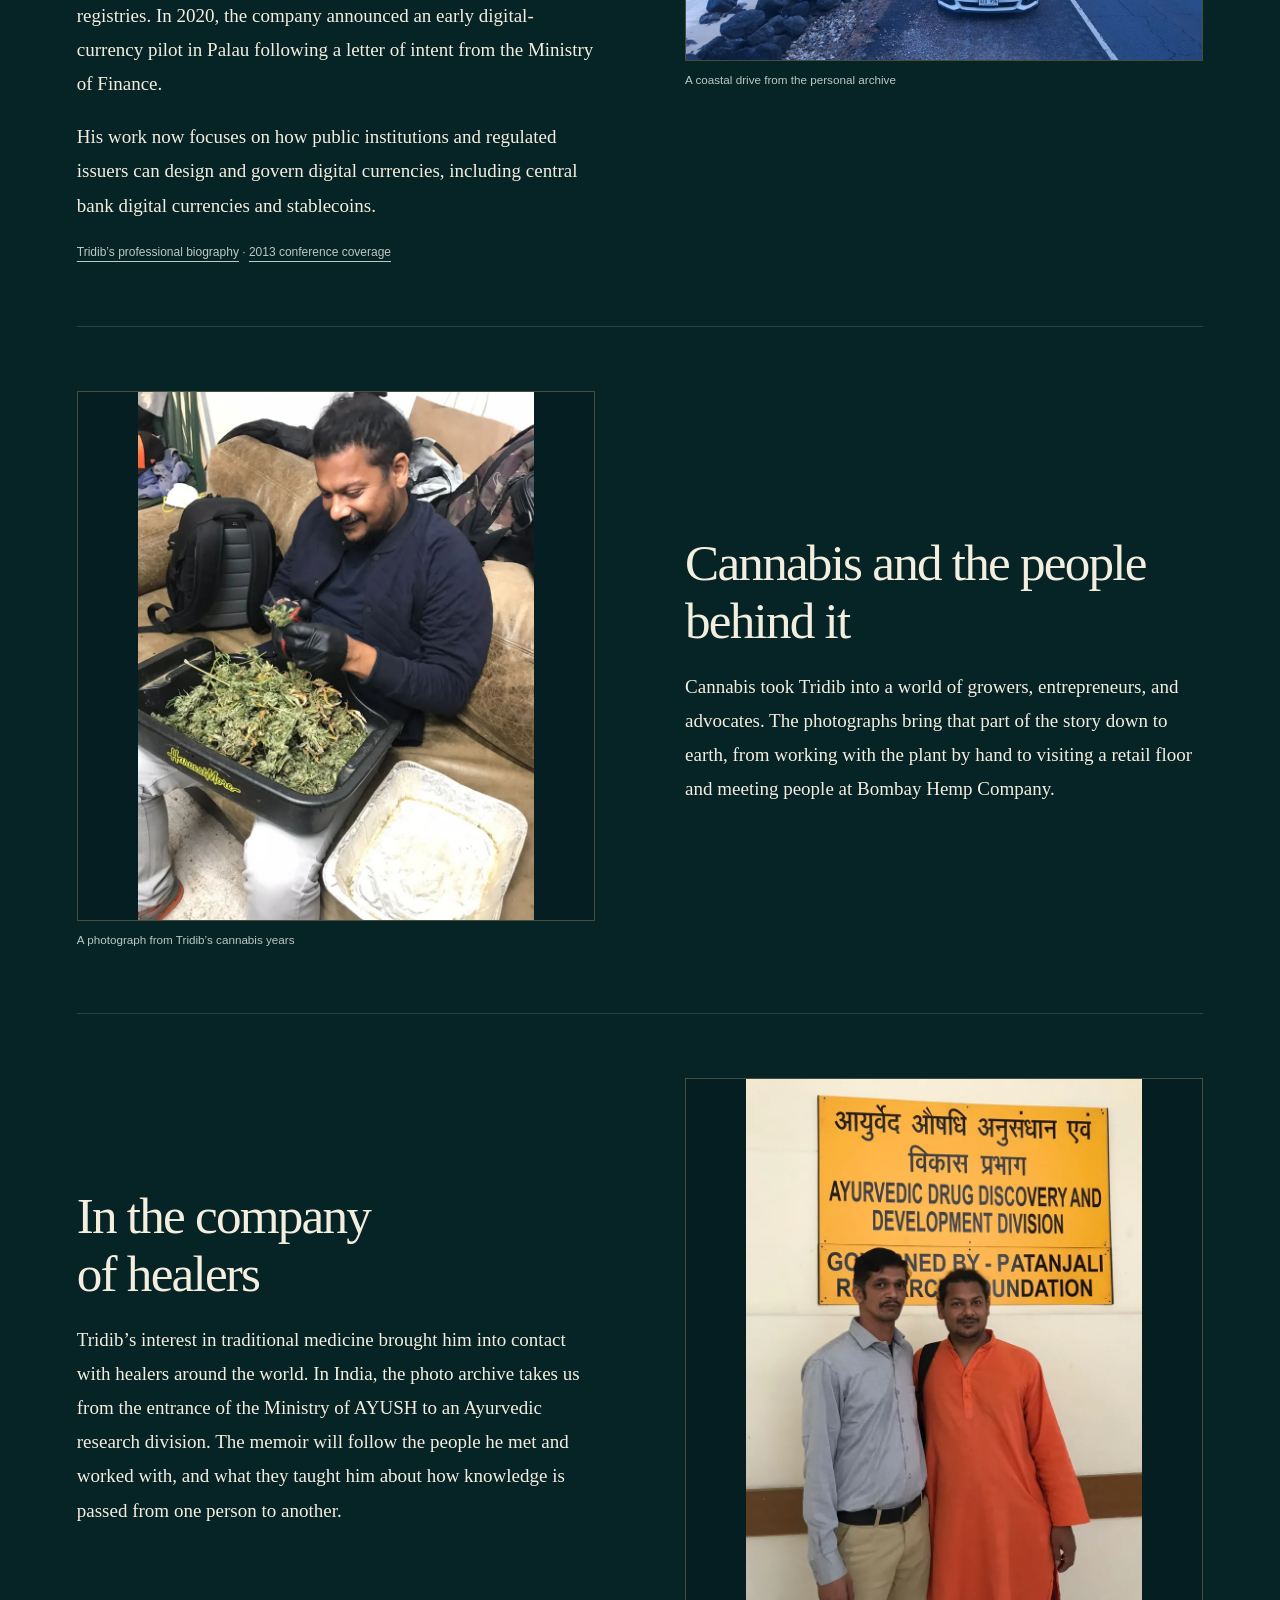
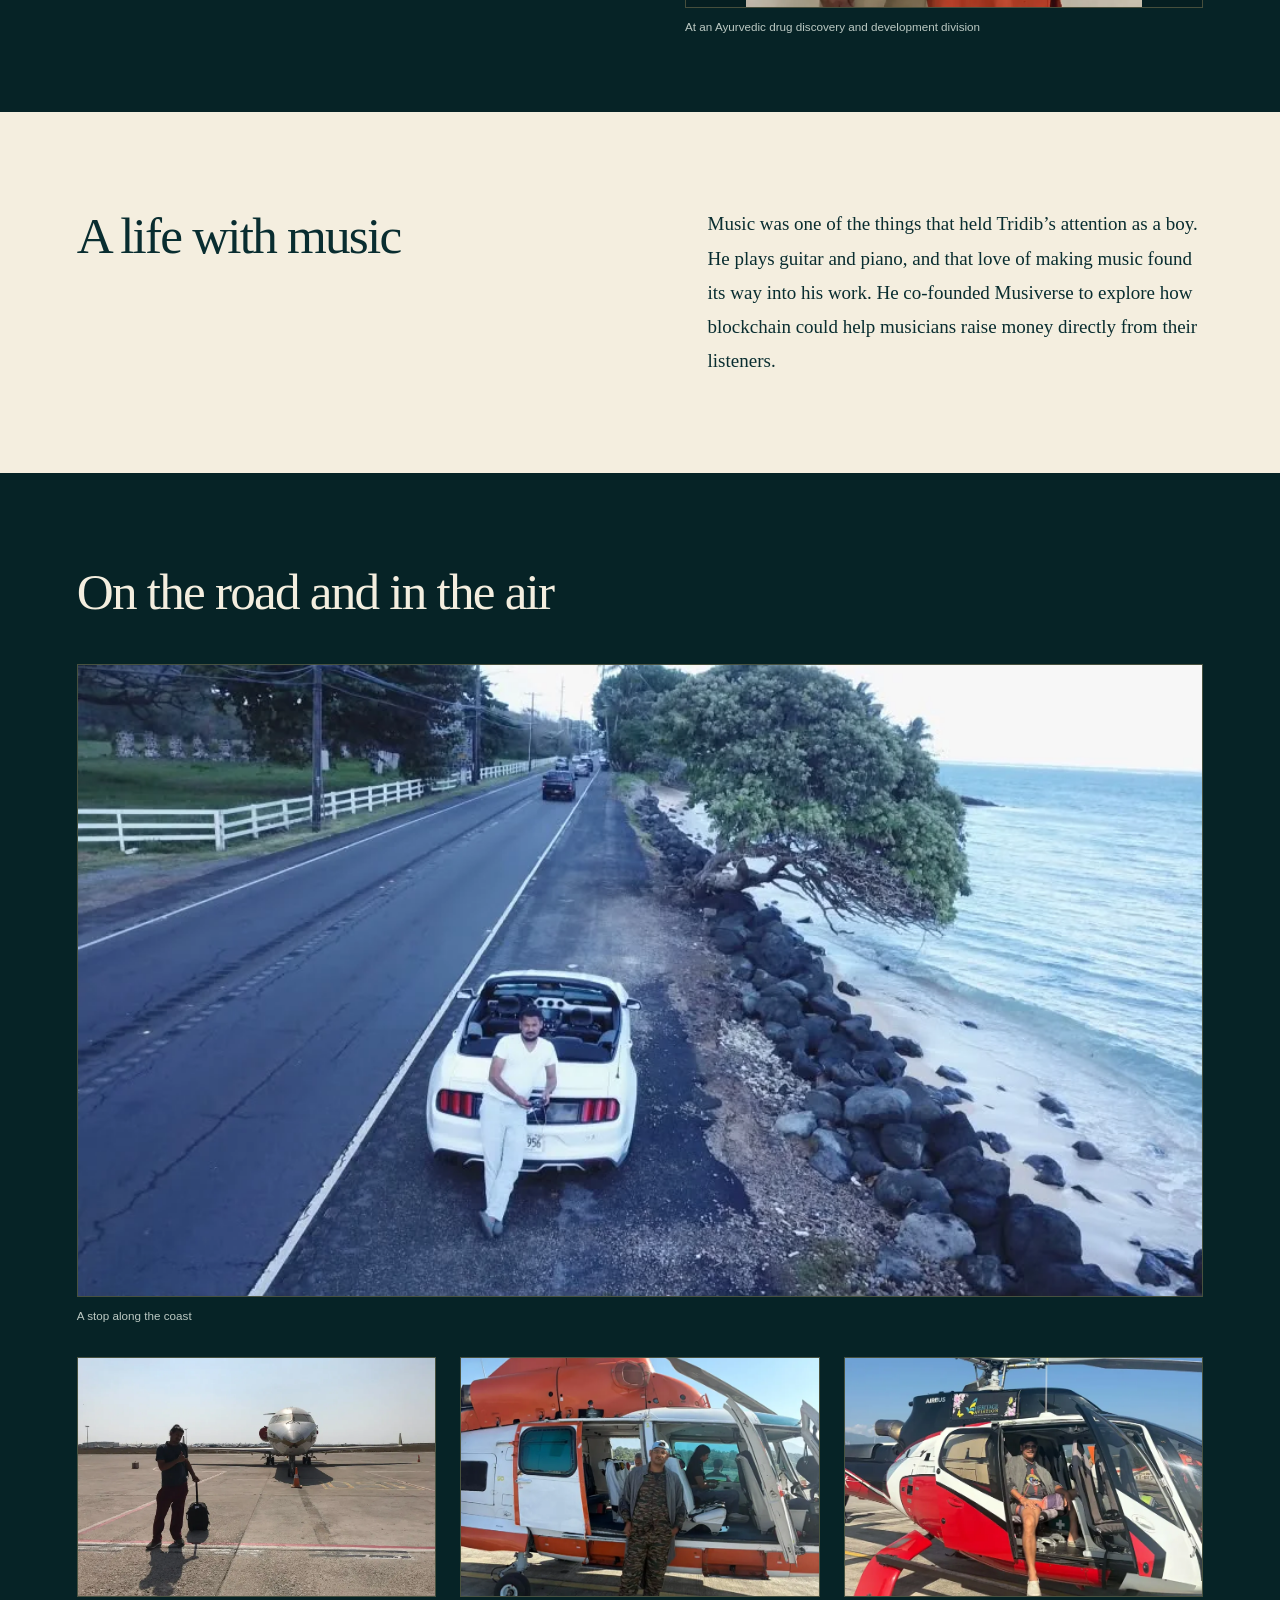
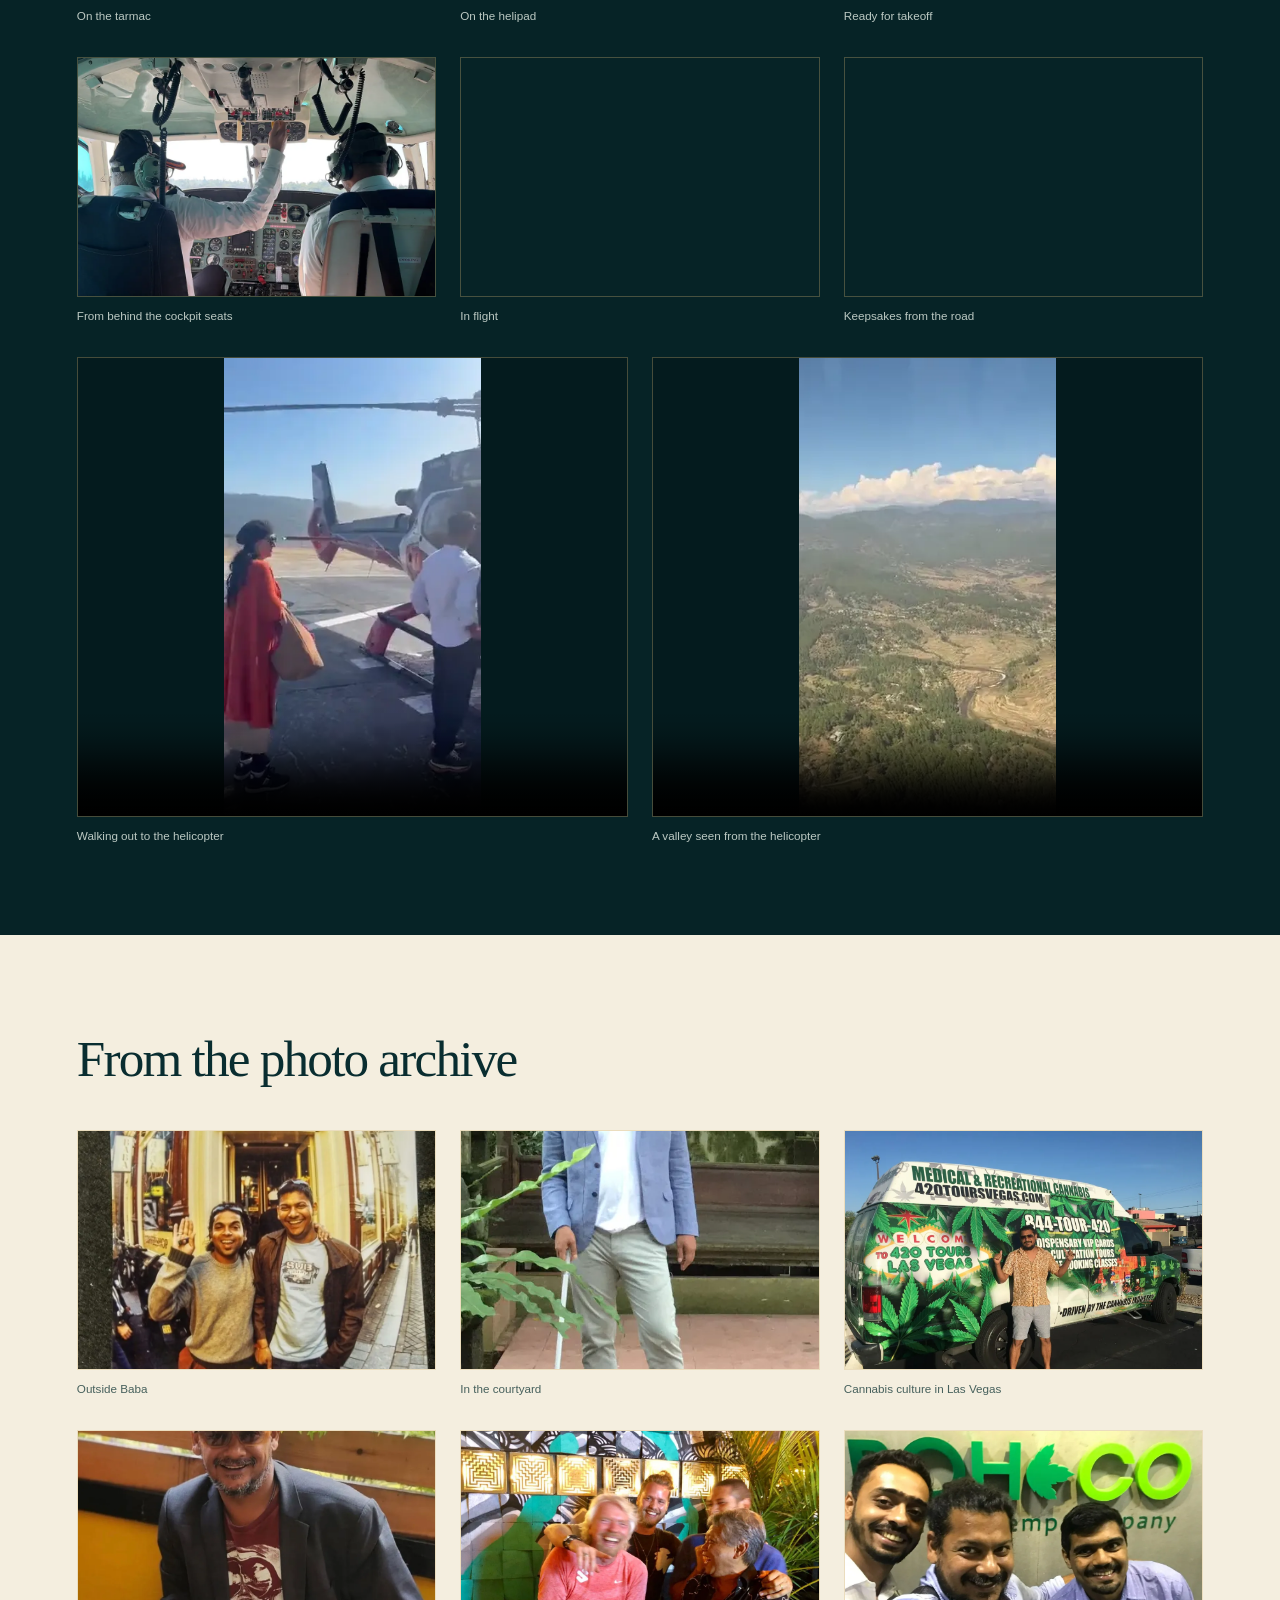
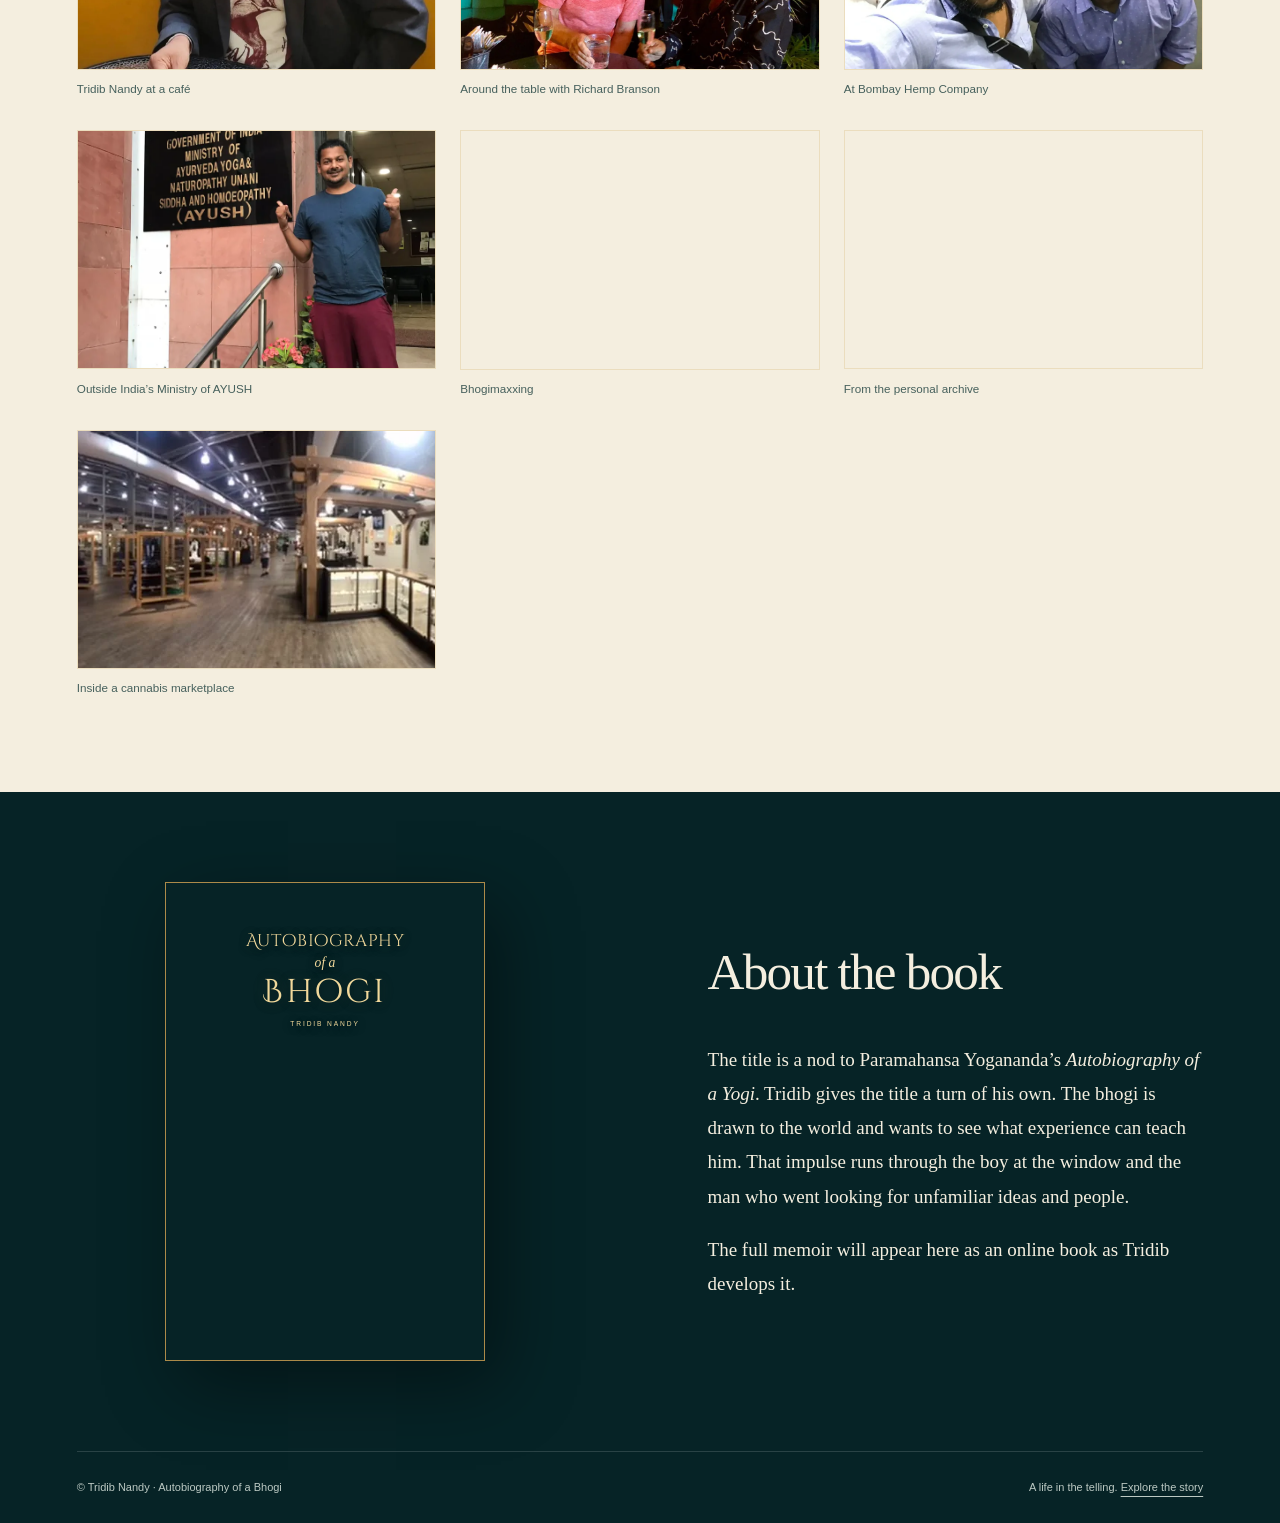
==== commit 9e643953: "Feature the coastal convertible photograph in the travel archive" ====
--- a/index.html
+++ b/index.html
@@ -62,6 +62,7 @@
 
   <section class="wrap section" id="travel">
     <h2>On the road and in the air</h2>
+    <figure class="story-photo coastal-feature"><img src="assets/photos/coastal-stop.webp" loading="lazy" decoding="async" alt="Tridib leaning against a white convertible beside a rocky shoreline"><figcaption>A stop along the coast</figcaption></figure>
     <div class="photo-grid travel-photos"><figure class="story-photo "><img src="assets/photos/on-the-tarmac.webp" loading="lazy" decoding="async" alt="Tridib with a rolling bag on the tarmac in front of a jet"><figcaption>On the tarmac</figcaption></figure><figure class="story-photo "><img src="assets/photos/on-the-helipad.webp" loading="lazy" decoding="async" alt="Tridib standing beside an orange and white helicopter"><figcaption>On the helipad</figcaption></figure><figure class="story-photo "><img src="assets/photos/boarding-the-helicopter.webp" loading="lazy" decoding="async" alt="Tridib sitting in the doorway of a red and white helicopter"><figcaption>Ready for takeoff</figcaption></figure><figure class="story-photo "><img src="assets/photos/cockpit-view.webp" loading="lazy" decoding="async" alt="Two pilots at the controls, seen from behind"><figcaption>From behind the cockpit seats</figcaption></figure><figure class="story-photo "><img src="assets/photos/in-flight.webp" loading="lazy" decoding="async" alt="Tridib and a companion smiling inside a helicopter"><figcaption>In flight</figcaption></figure><figure class="story-photo "><img src="assets/photos/travel-keepsakes.webp" loading="lazy" decoding="async" alt="Redacted boarding passes lying over a passport cover"><figcaption>Keepsakes from the road</figcaption></figure></div>
     <div class="archive-clips">
       <figure class="story-photo archive-clip">
--- a/assets/style.css
+++ b/assets/style.css
@@ -130,3 +130,10 @@
     aspect-ratio: 9 / 16;
   }
 }
+
+.coastal-feature {
+  margin-bottom: 32px;
+}
+.coastal-feature img {
+  aspect-ratio: 16 / 9;
+}
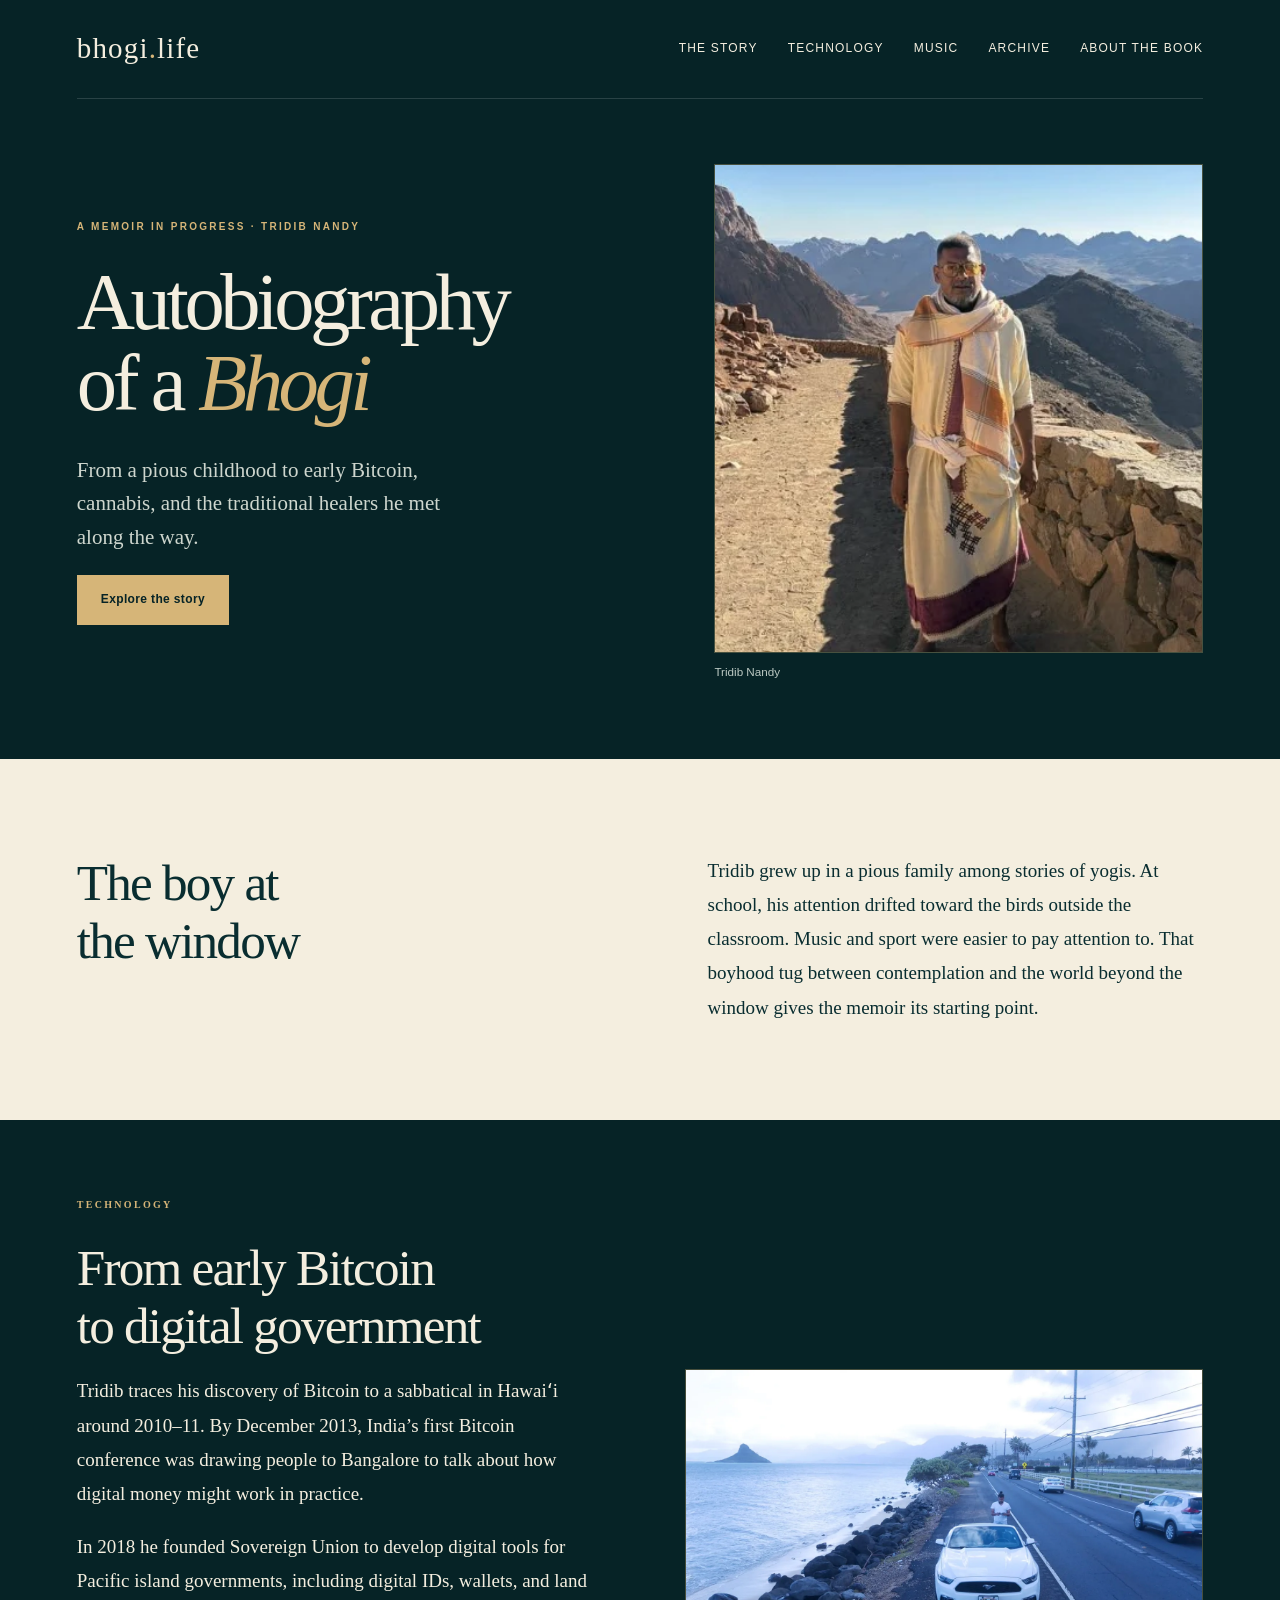
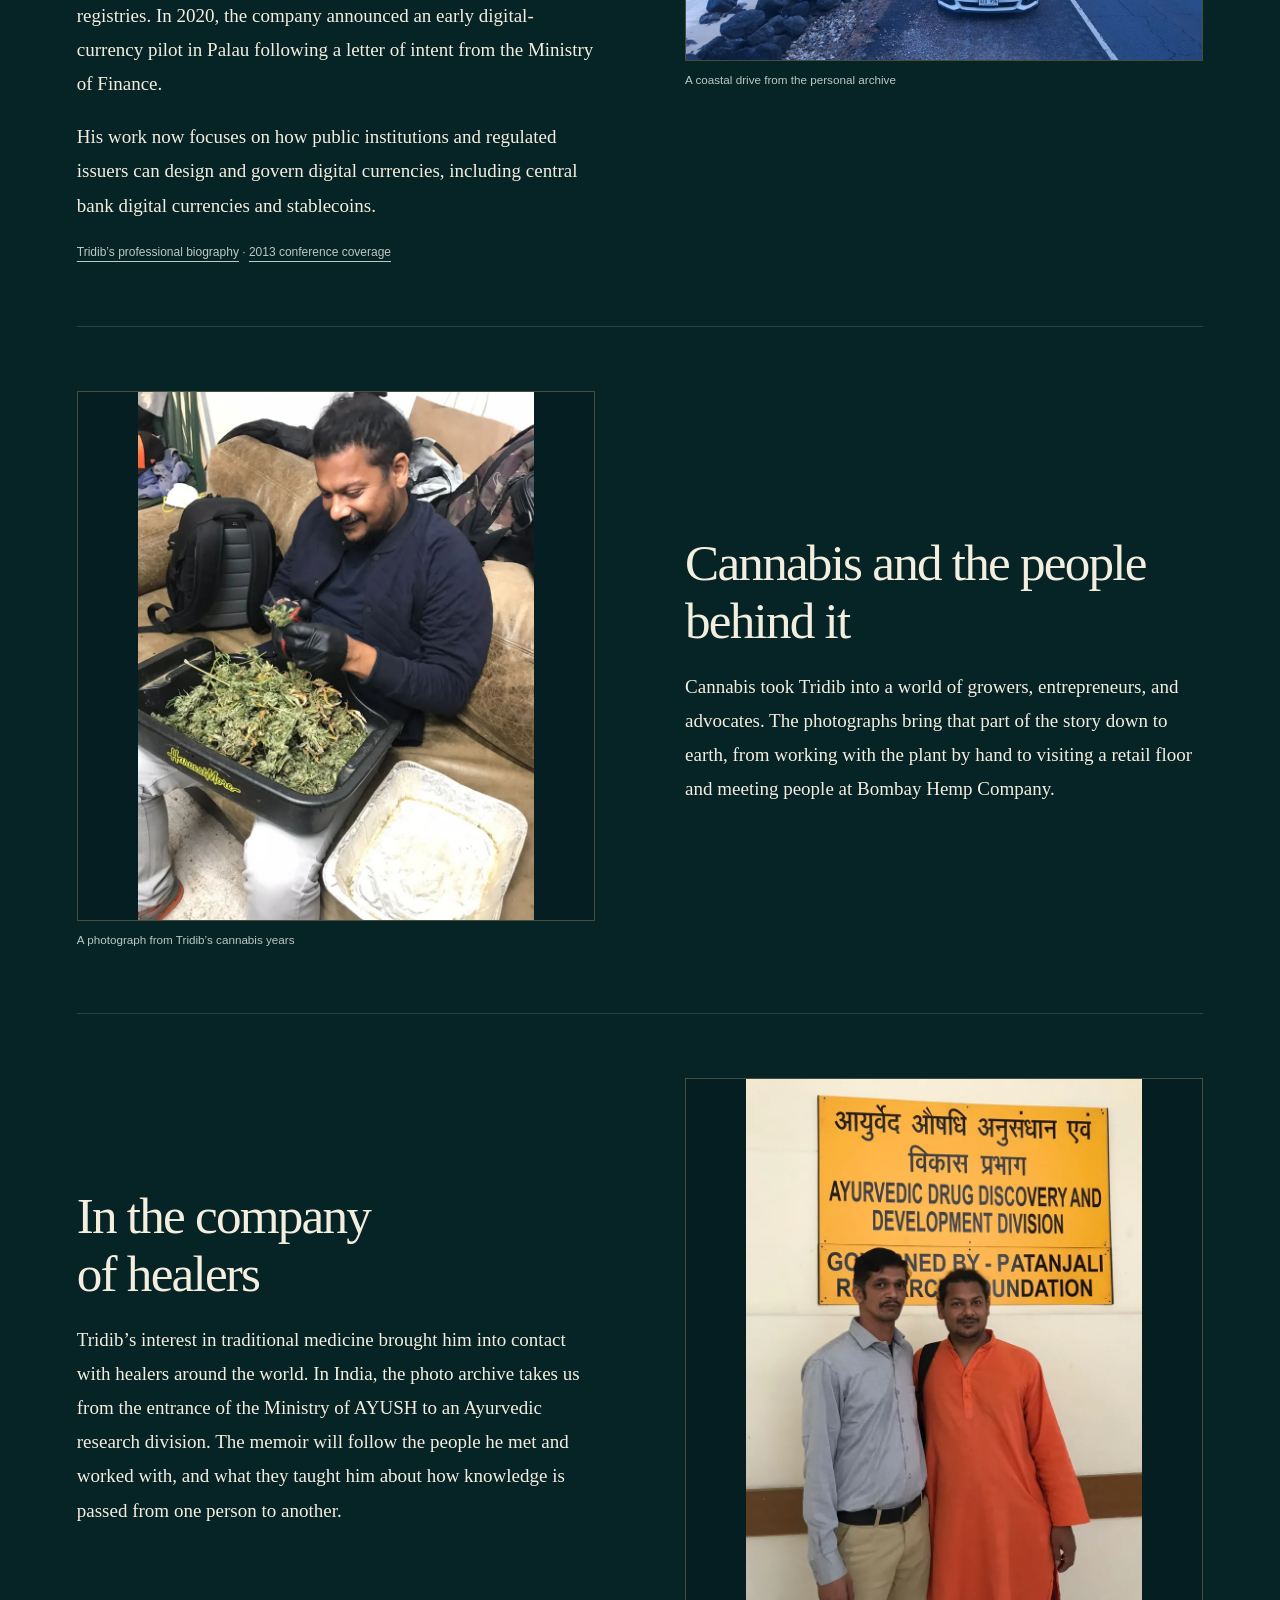
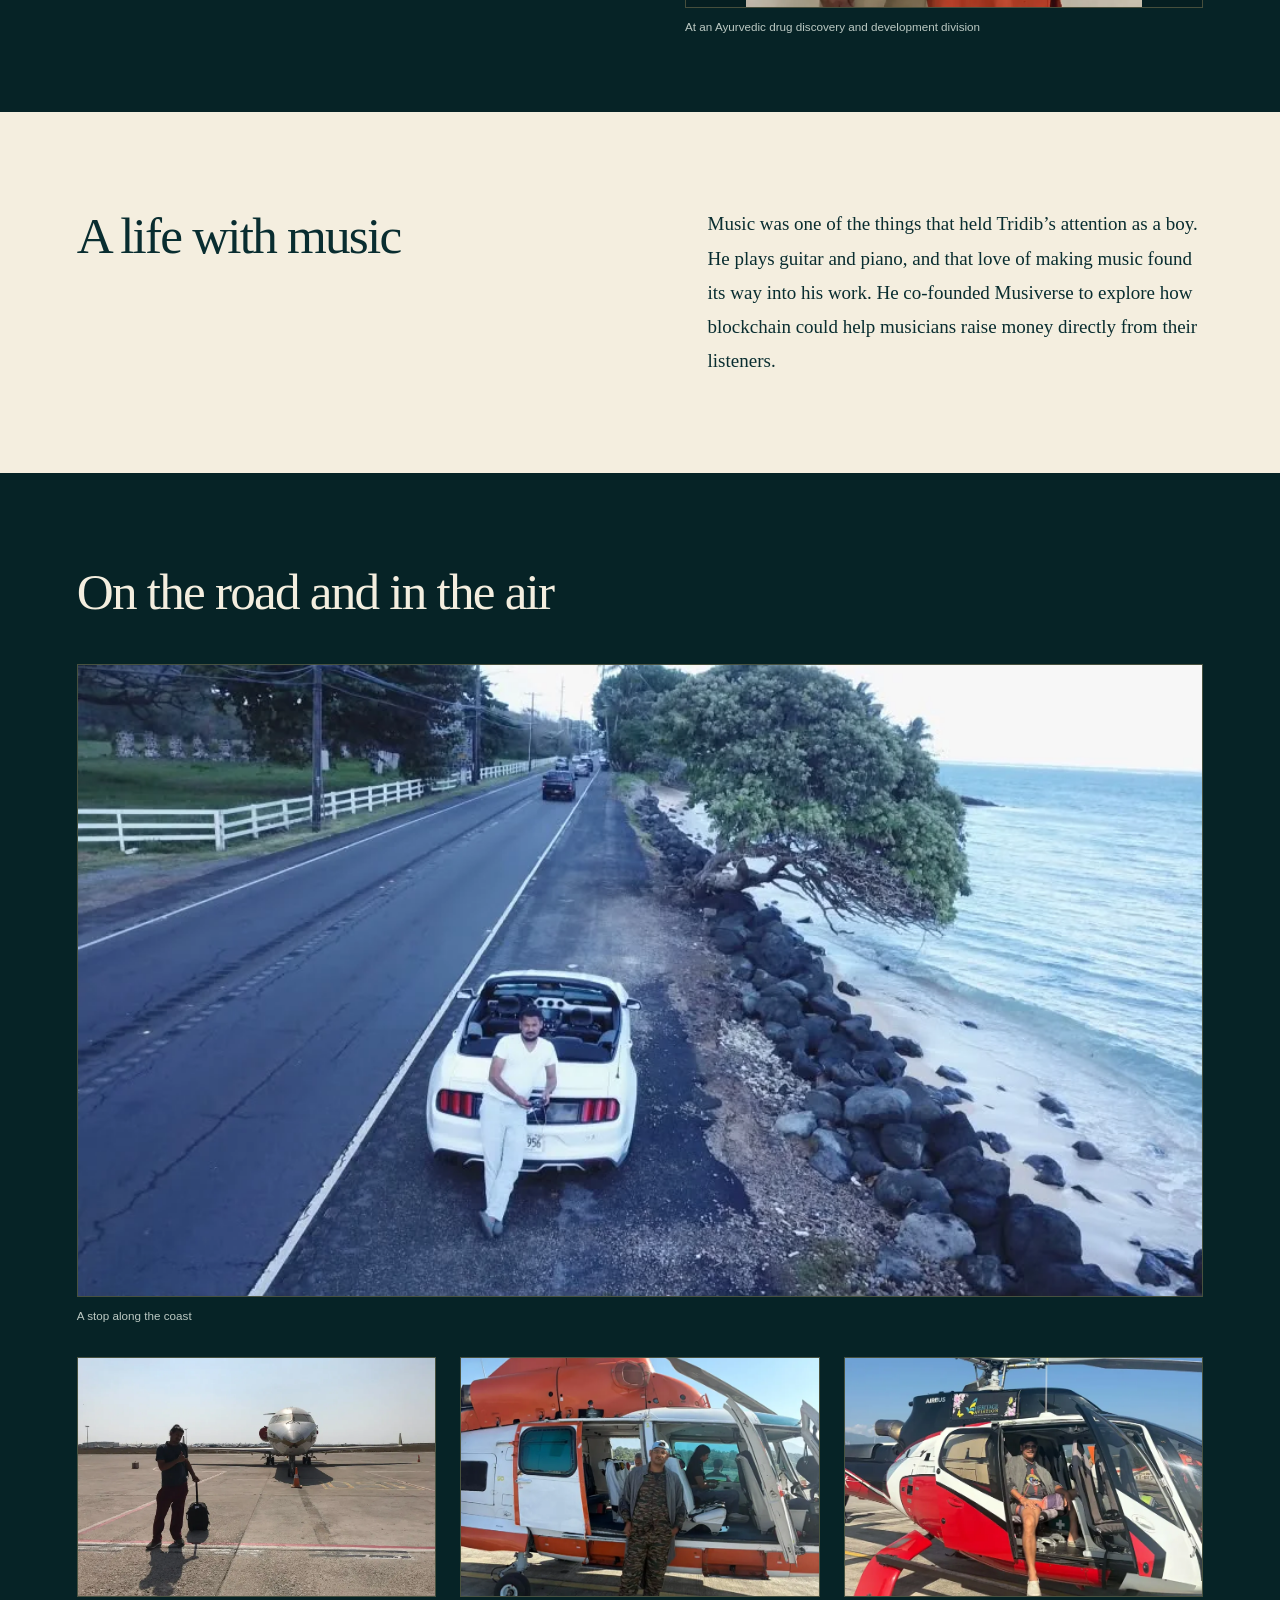
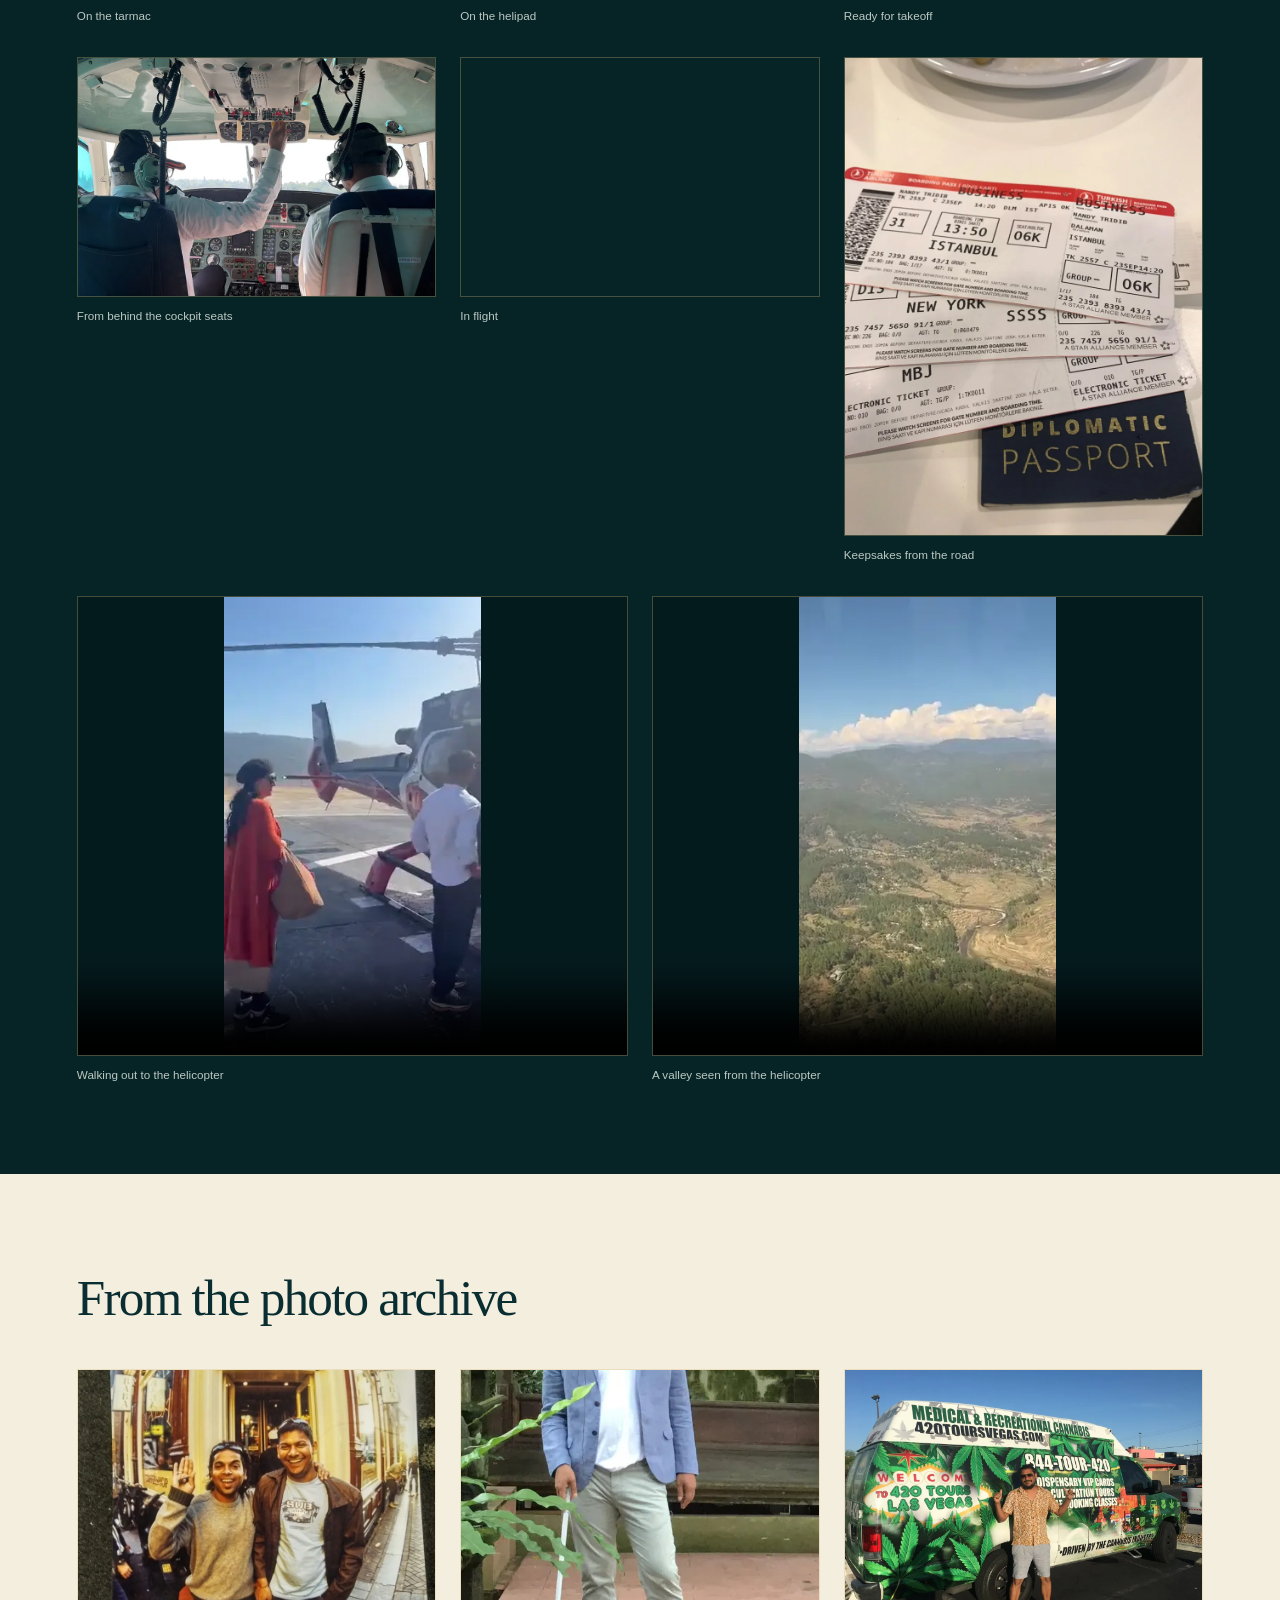
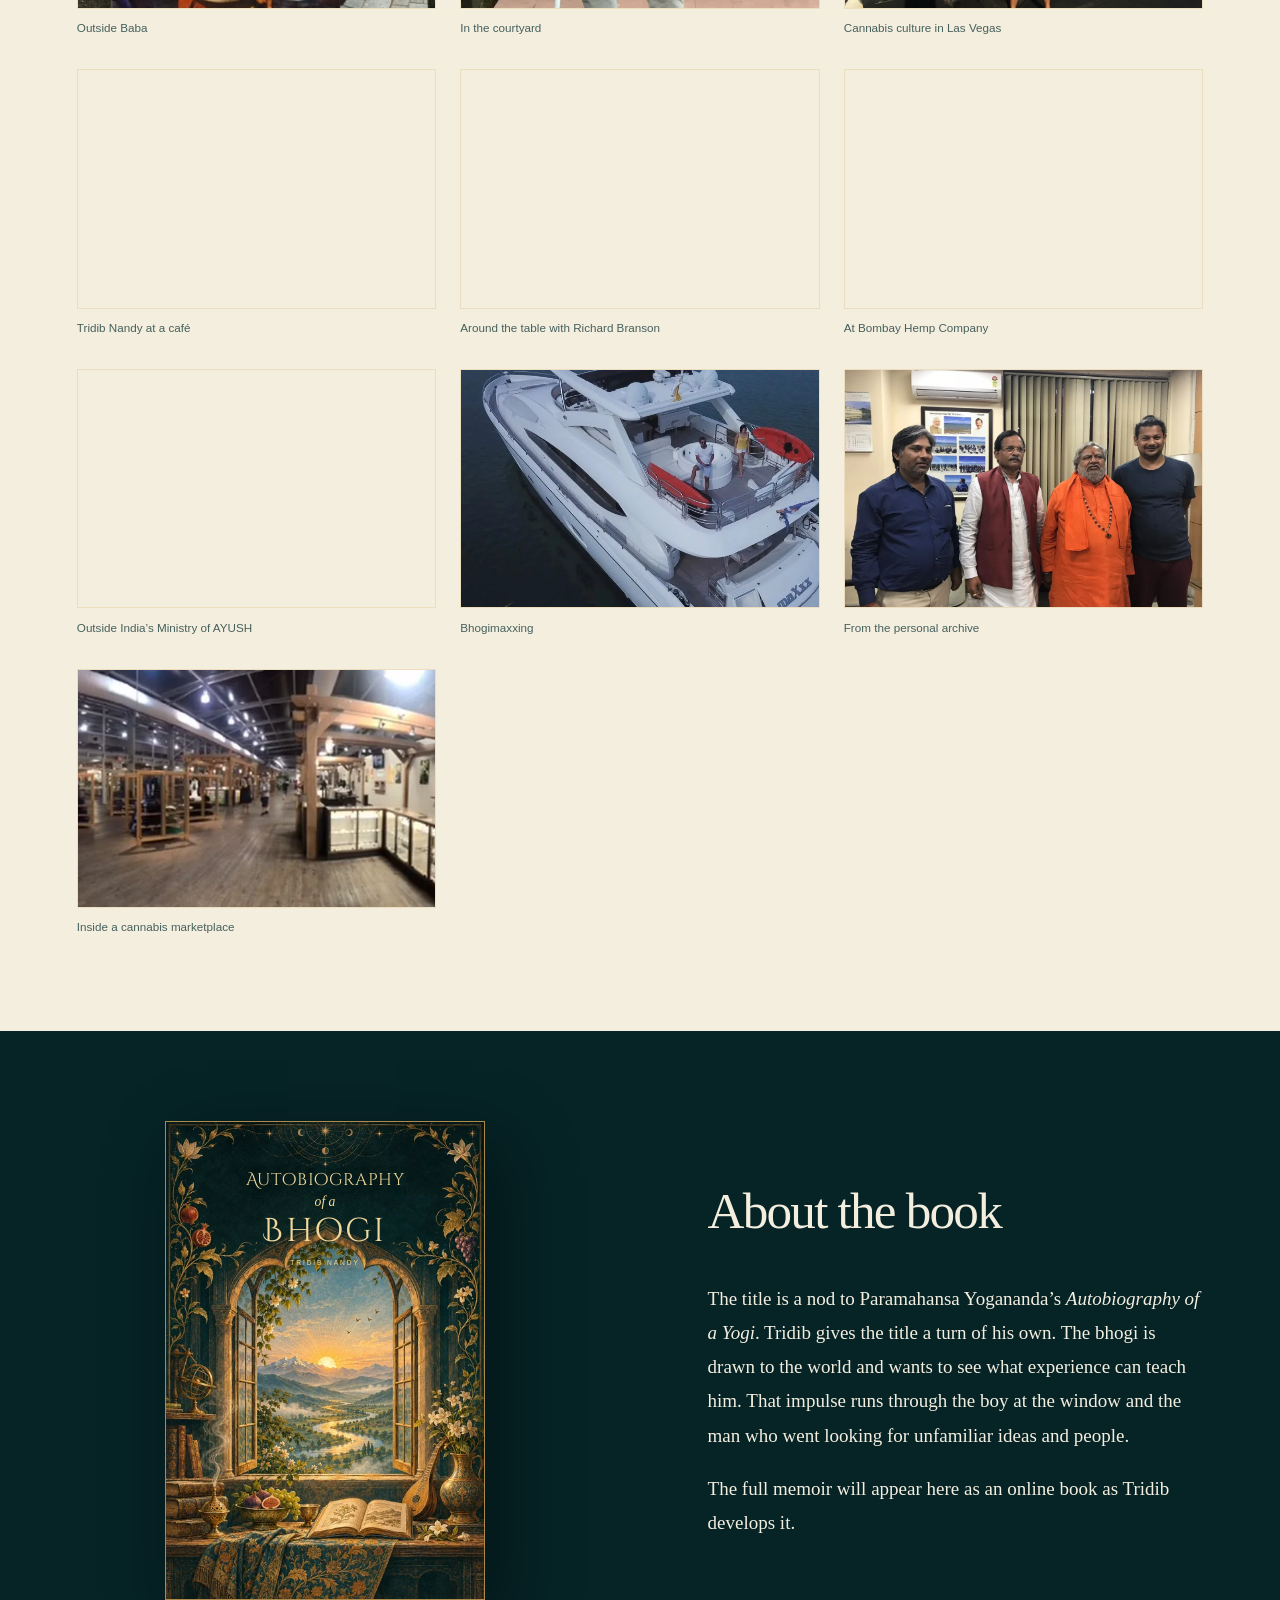
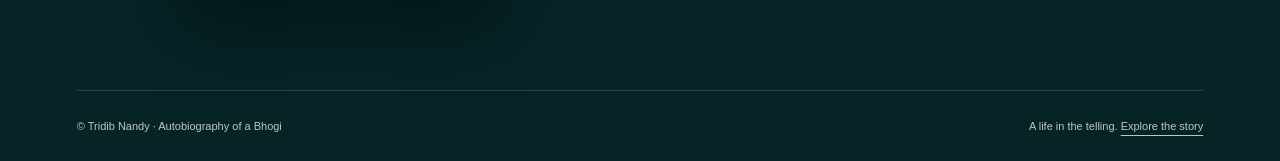
==== commit f90d14a1: "Restore the original boarding-pass photograph" ====
--- a/index.html
+++ b/index.html
@@ -63,7 +63,7 @@
   <section class="wrap section" id="travel">
     <h2>On the road and in the air</h2>
     <figure class="story-photo coastal-feature"><img src="assets/photos/coastal-stop.webp" loading="lazy" decoding="async" alt="Tridib leaning against a white convertible beside a rocky shoreline"><figcaption>A stop along the coast</figcaption></figure>
-    <div class="photo-grid travel-photos"><figure class="story-photo "><img src="assets/photos/on-the-tarmac.webp" loading="lazy" decoding="async" alt="Tridib with a rolling bag on the tarmac in front of a jet"><figcaption>On the tarmac</figcaption></figure><figure class="story-photo "><img src="assets/photos/on-the-helipad.webp" loading="lazy" decoding="async" alt="Tridib standing beside an orange and white helicopter"><figcaption>On the helipad</figcaption></figure><figure class="story-photo "><img src="assets/photos/boarding-the-helicopter.webp" loading="lazy" decoding="async" alt="Tridib sitting in the doorway of a red and white helicopter"><figcaption>Ready for takeoff</figcaption></figure><figure class="story-photo "><img src="assets/photos/cockpit-view.webp" loading="lazy" decoding="async" alt="Two pilots at the controls, seen from behind"><figcaption>From behind the cockpit seats</figcaption></figure><figure class="story-photo "><img src="assets/photos/in-flight.webp" loading="lazy" decoding="async" alt="Tridib and a companion smiling inside a helicopter"><figcaption>In flight</figcaption></figure><figure class="story-photo "><img src="assets/photos/travel-keepsakes.webp" loading="lazy" decoding="async" alt="Redacted boarding passes lying over a passport cover"><figcaption>Keepsakes from the road</figcaption></figure></div>
+    <div class="photo-grid travel-photos"><figure class="story-photo "><img src="assets/photos/on-the-tarmac.webp" loading="lazy" decoding="async" alt="Tridib with a rolling bag on the tarmac in front of a jet"><figcaption>On the tarmac</figcaption></figure><figure class="story-photo "><img src="assets/photos/on-the-helipad.webp" loading="lazy" decoding="async" alt="Tridib standing beside an orange and white helicopter"><figcaption>On the helipad</figcaption></figure><figure class="story-photo "><img src="assets/photos/boarding-the-helicopter.webp" loading="lazy" decoding="async" alt="Tridib sitting in the doorway of a red and white helicopter"><figcaption>Ready for takeoff</figcaption></figure><figure class="story-photo "><img src="assets/photos/cockpit-view.webp" loading="lazy" decoding="async" alt="Two pilots at the controls, seen from behind"><figcaption>From behind the cockpit seats</figcaption></figure><figure class="story-photo "><img src="assets/photos/in-flight.webp" loading="lazy" decoding="async" alt="Tridib and a companion smiling inside a helicopter"><figcaption>In flight</figcaption></figure><figure class="story-photo travel-keepsakes"><img src="assets/photos/boarding-passes.webp" loading="lazy" decoding="async" alt="Boarding passes lying over a passport cover"><figcaption>Keepsakes from the road</figcaption></figure></div>
     <div class="archive-clips">
       <figure class="story-photo archive-clip">
       <video controls playsinline preload="none" poster="assets/video/helicopter-boarding.webp" aria-label="Walking out to the helicopter">
--- a/assets/style.css
+++ b/assets/style.css
@@ -137,3 +137,7 @@
 .coastal-feature img {
   aspect-ratio: 16 / 9;
 }
+
+.travel-keepsakes img {
+  aspect-ratio: auto;
+}
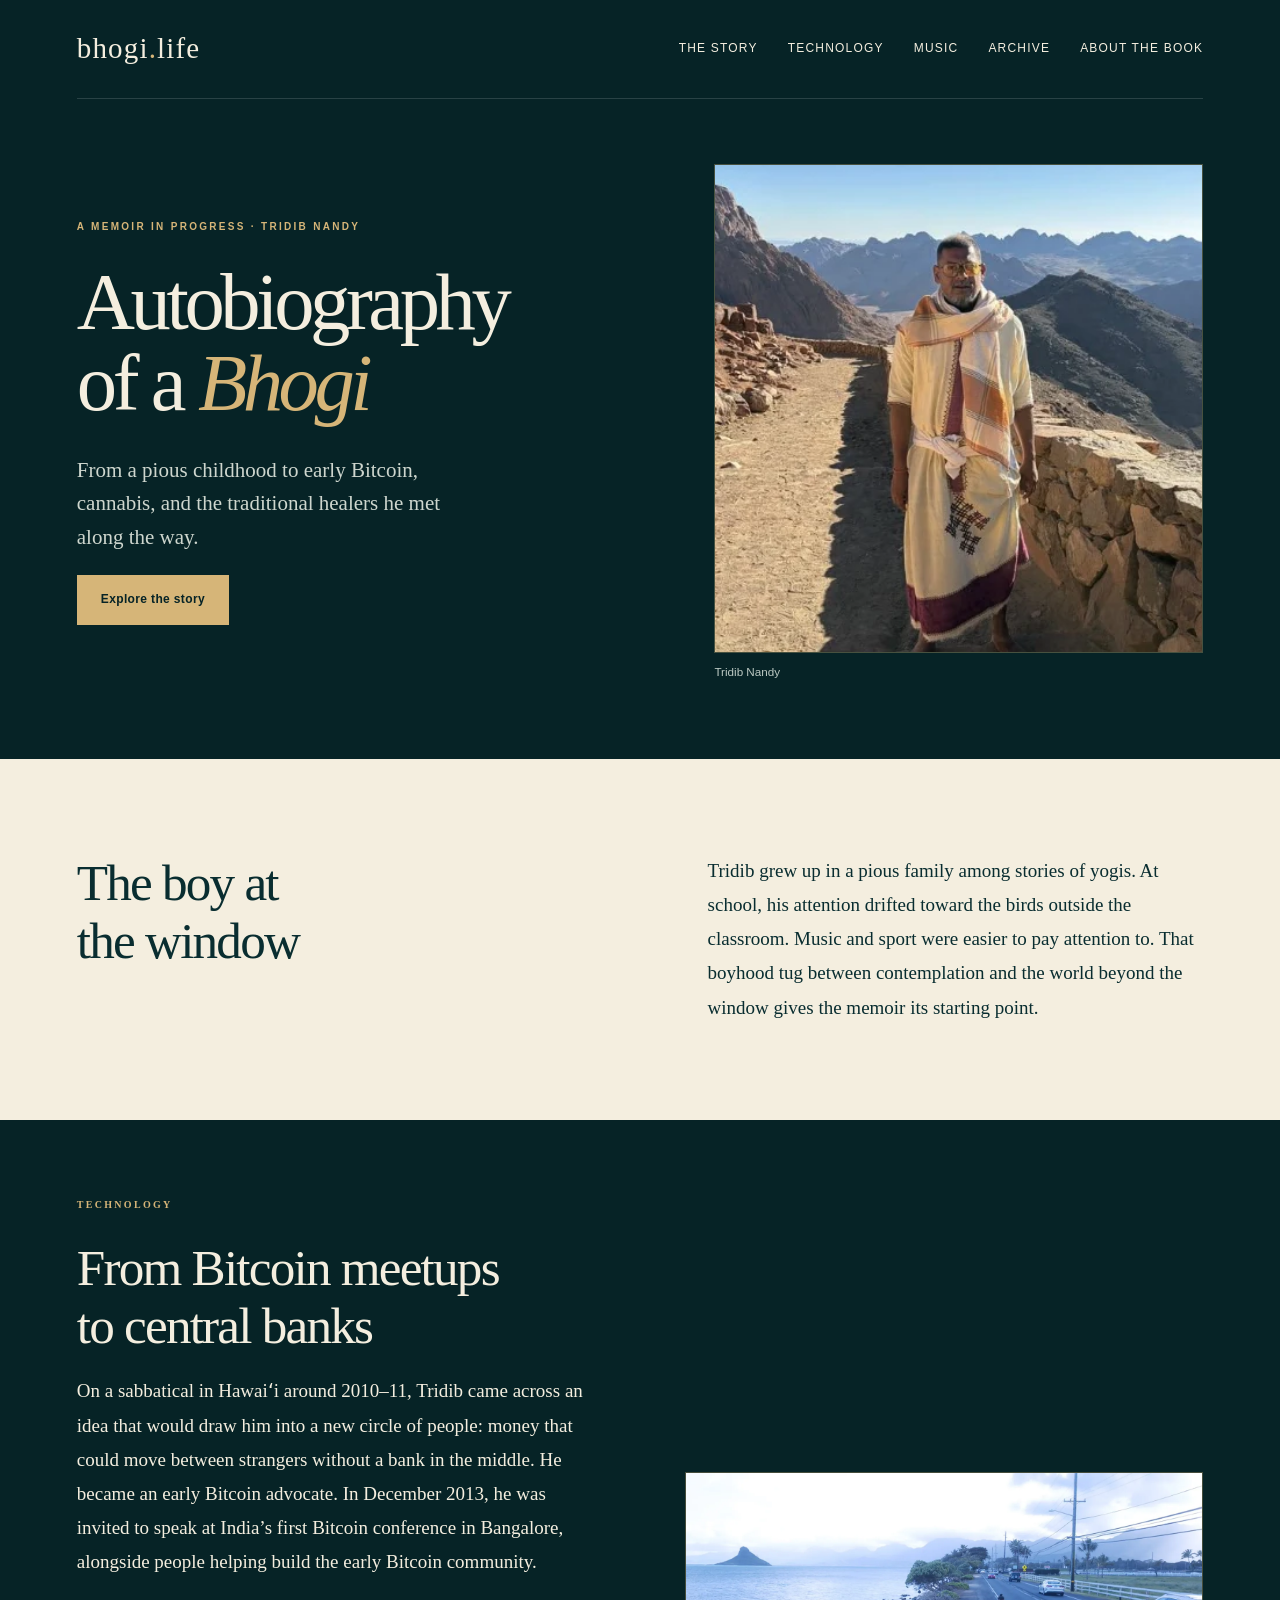
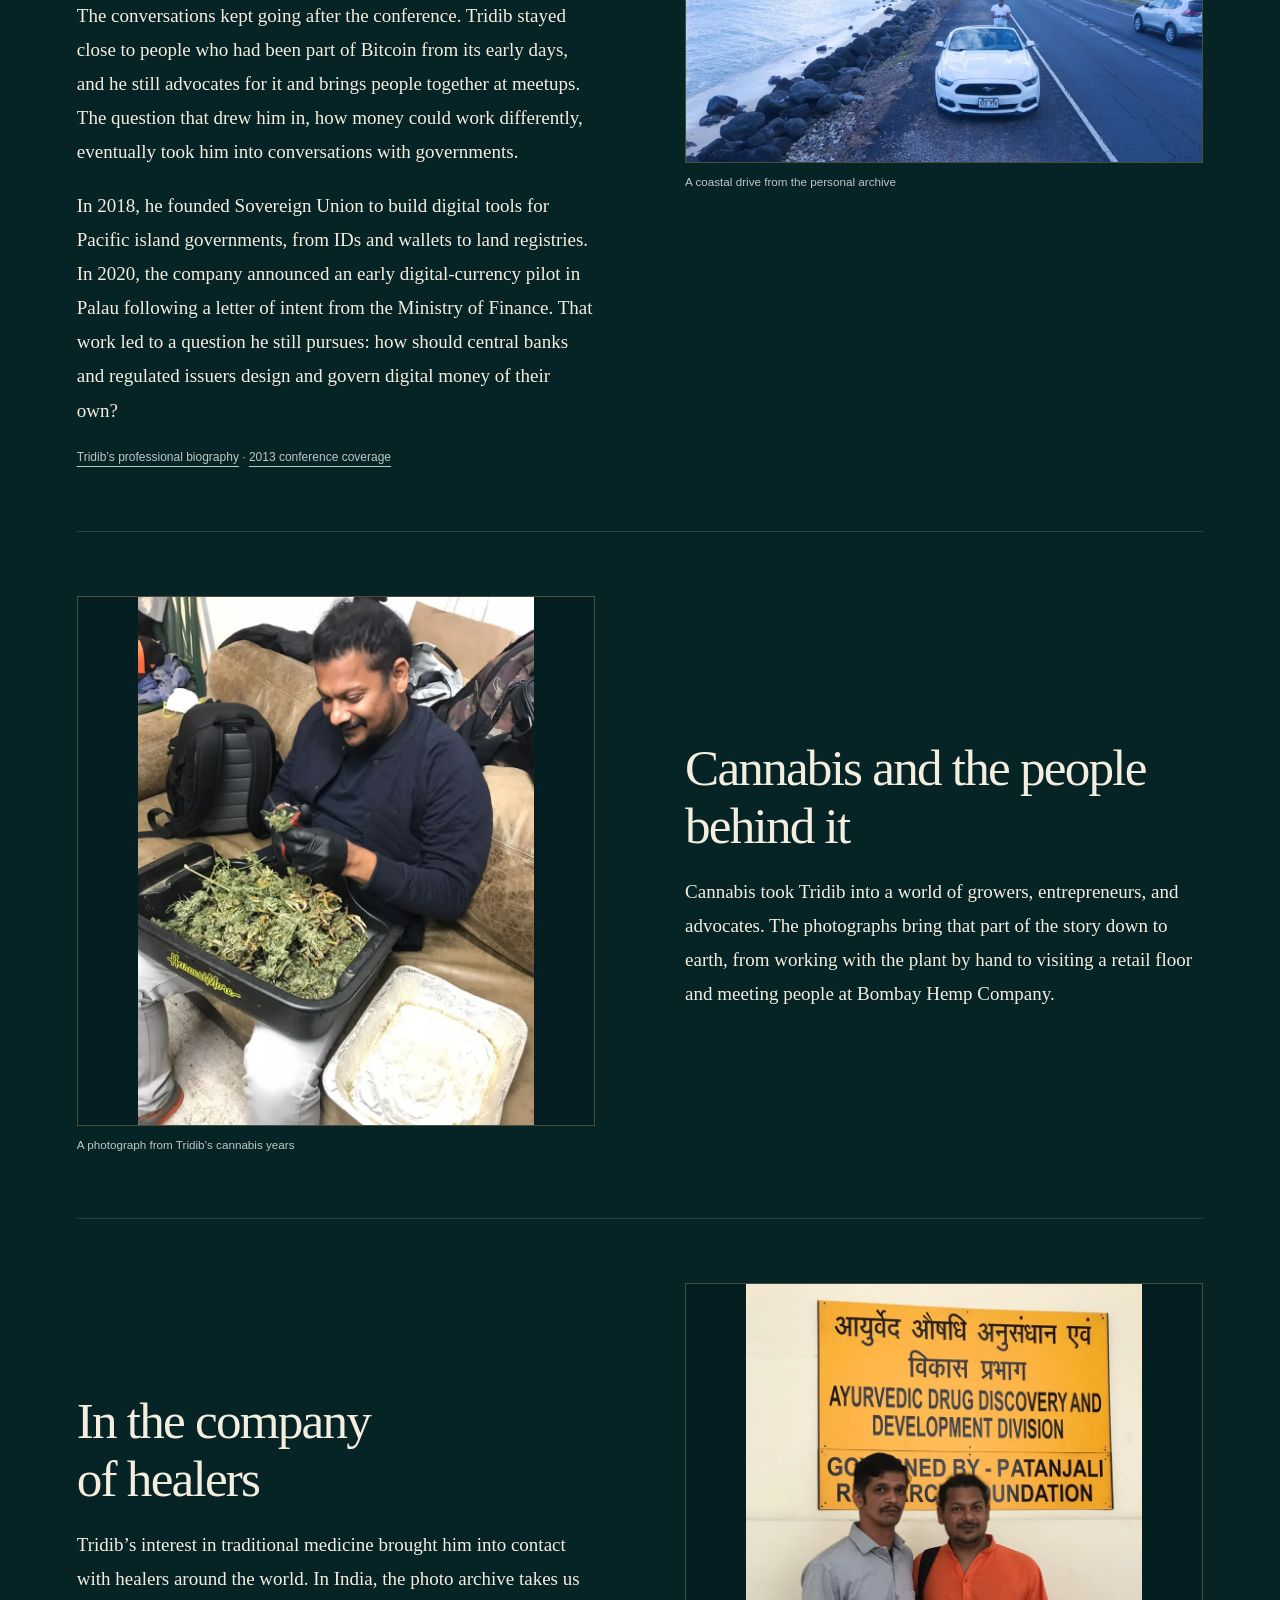
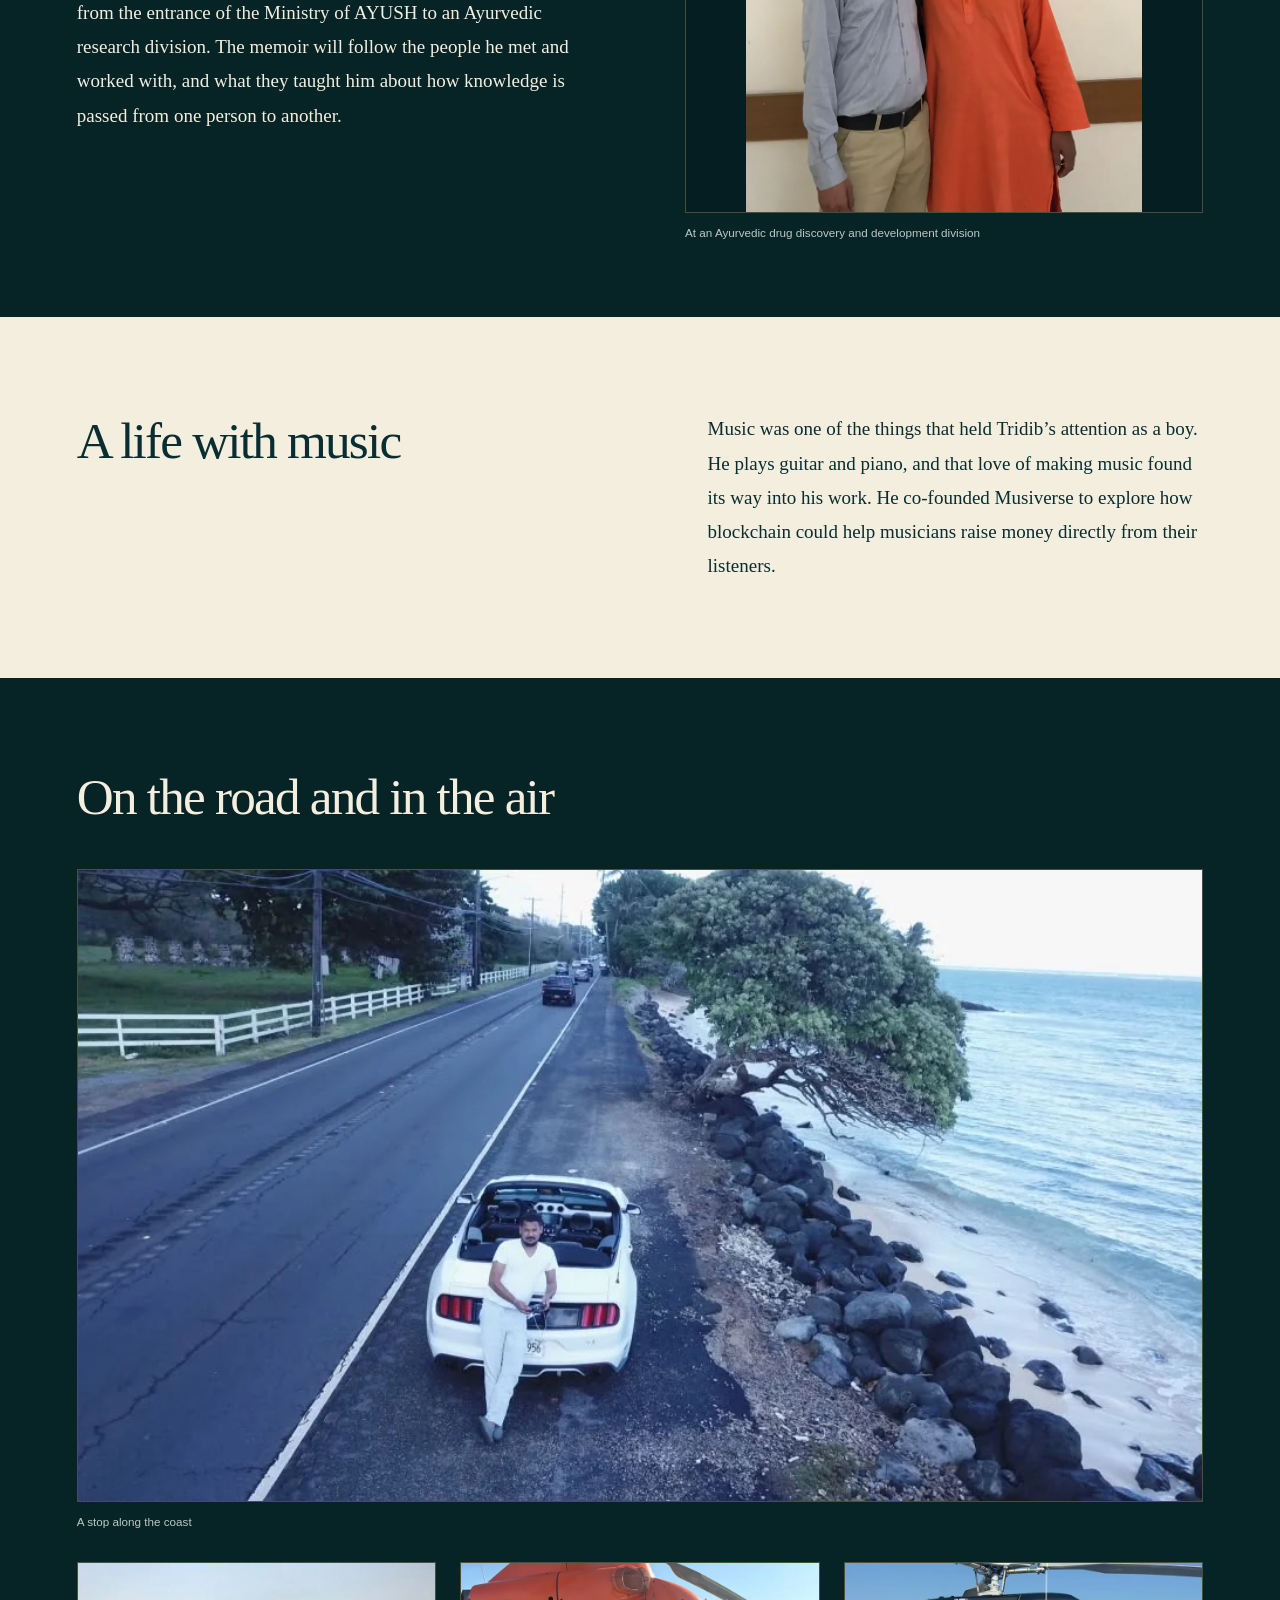
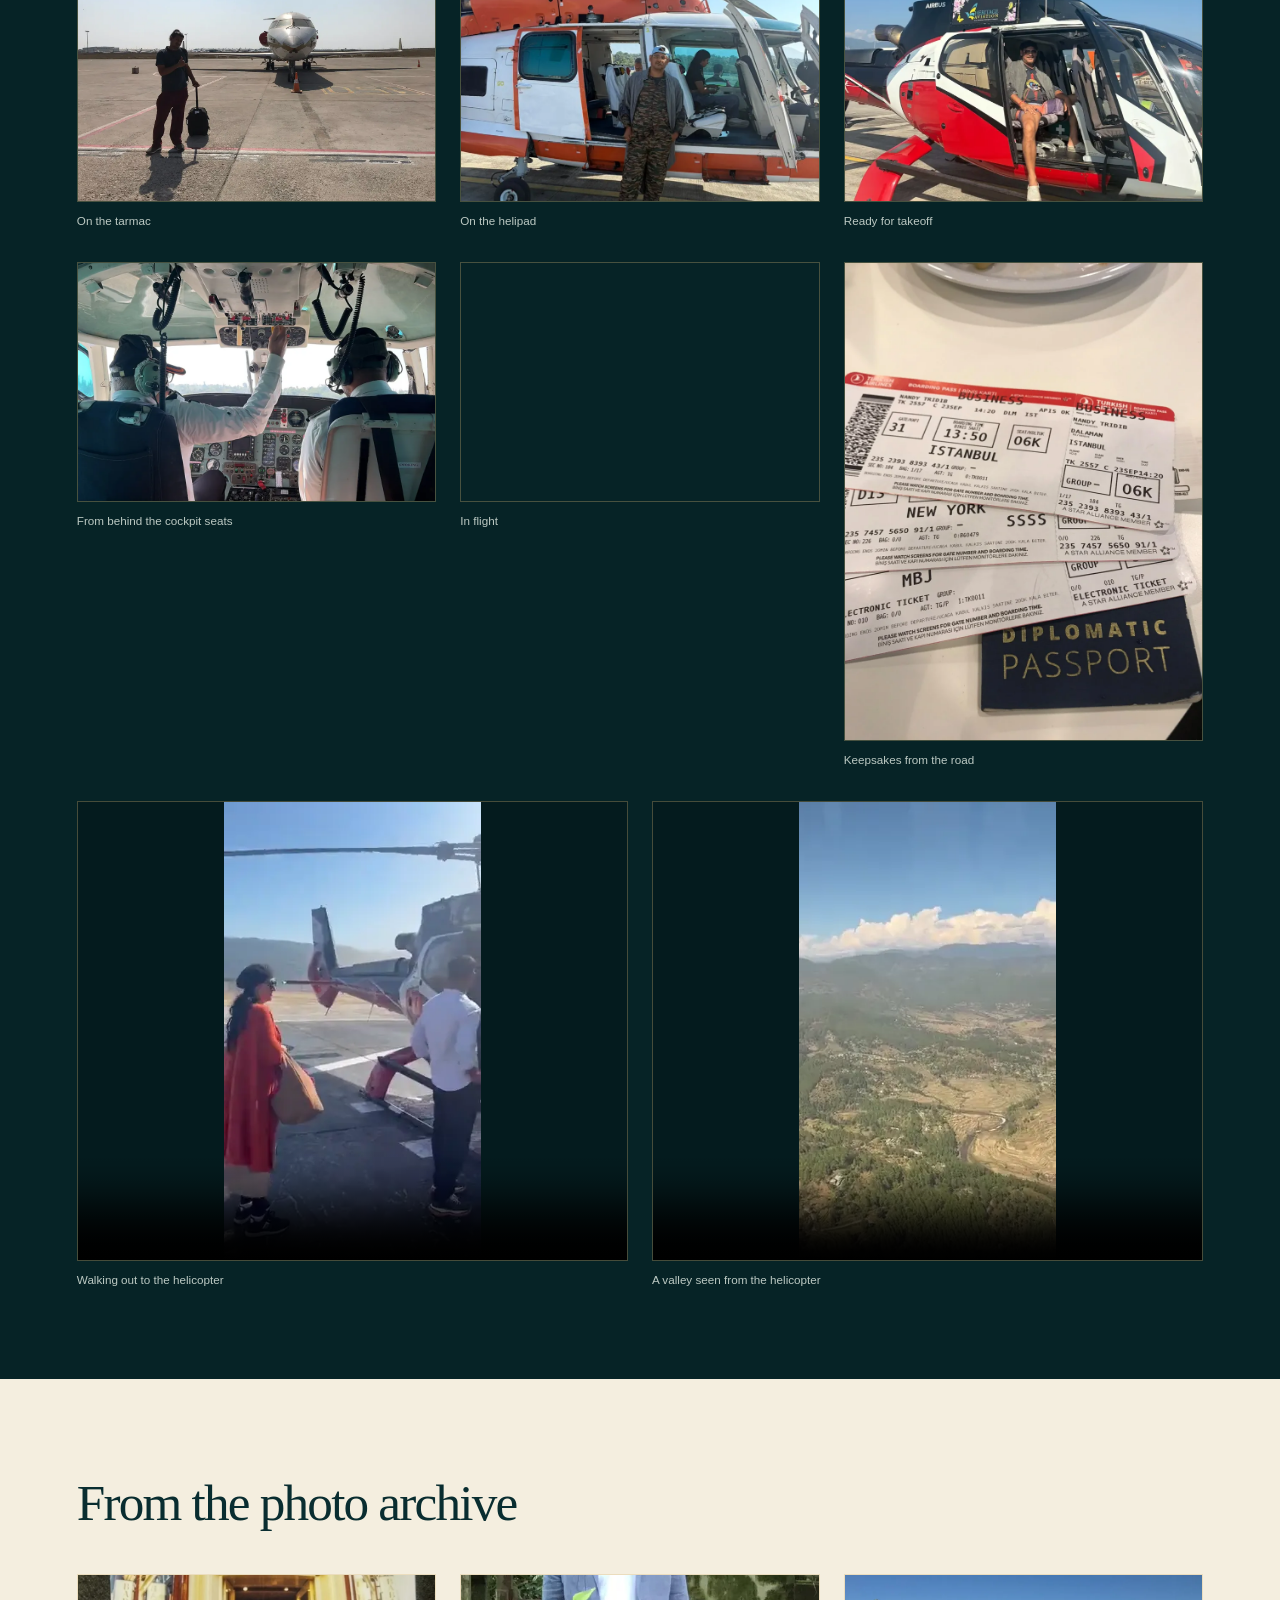
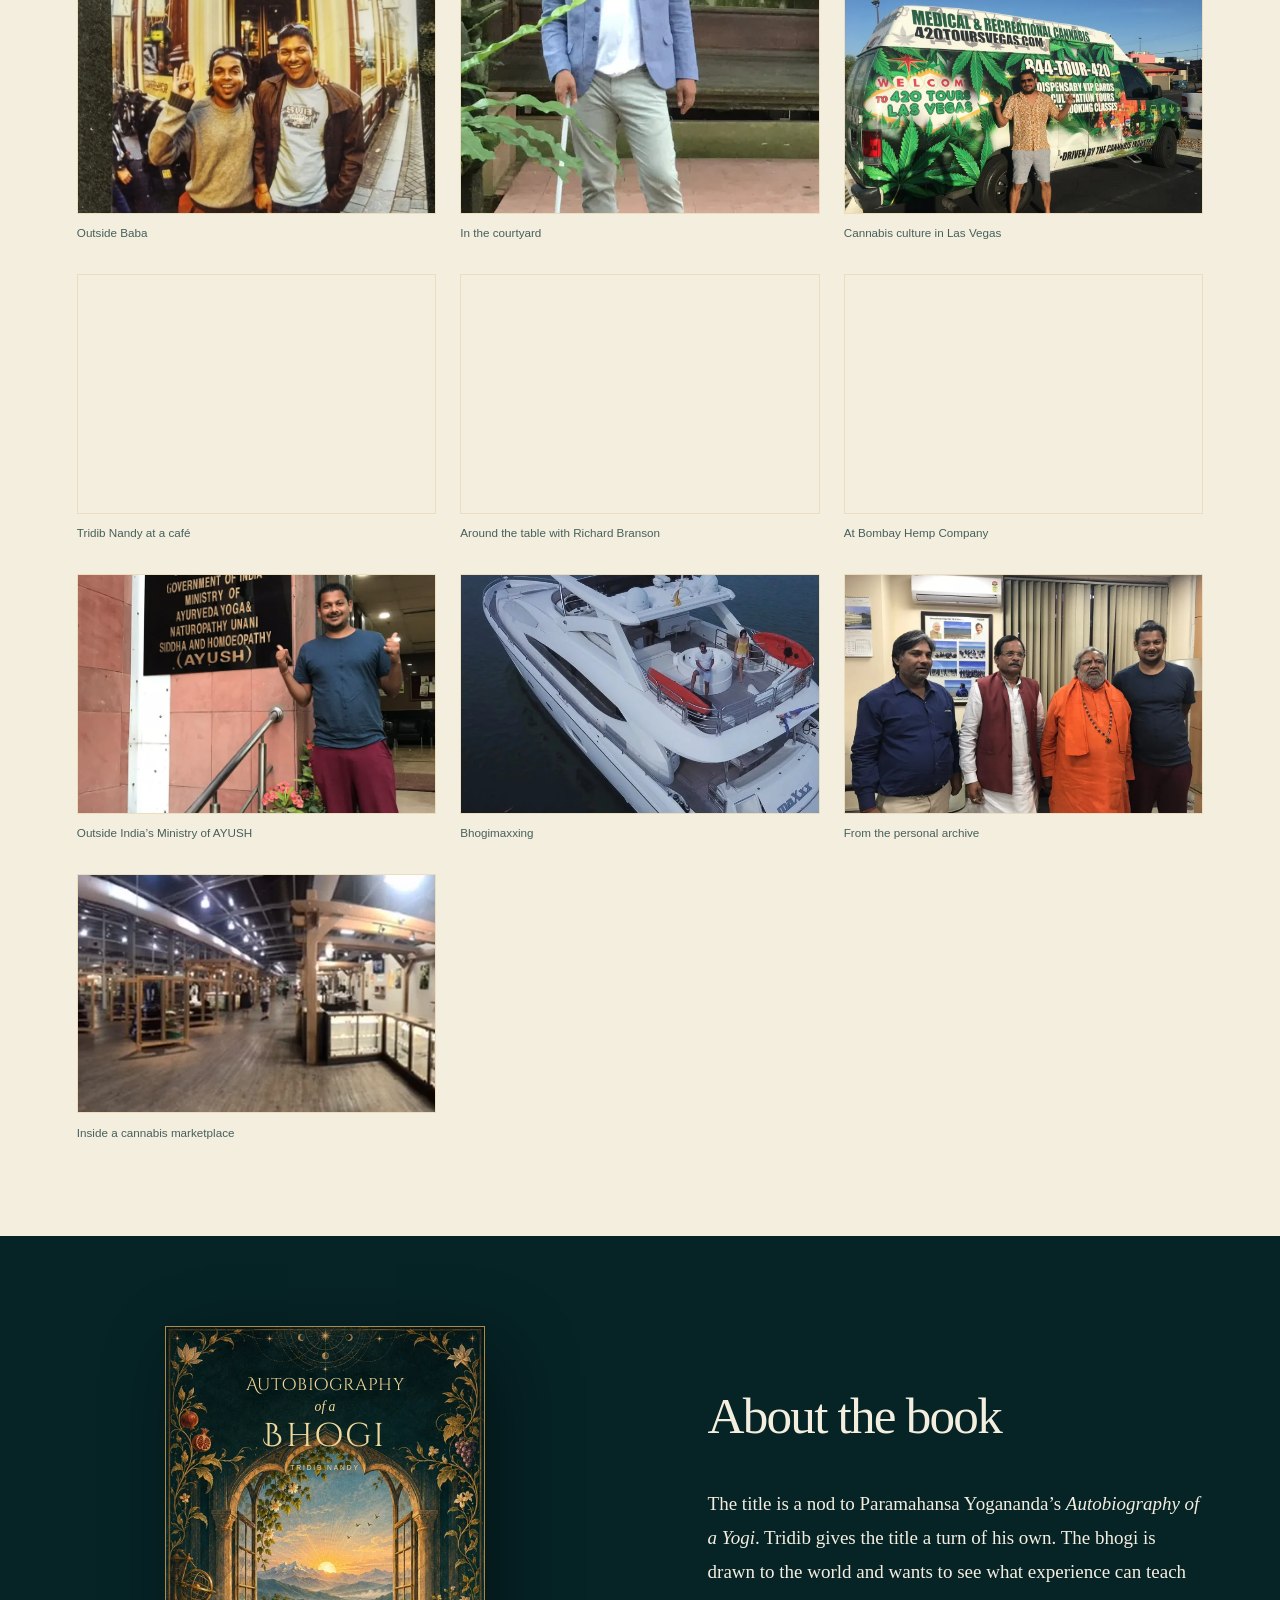
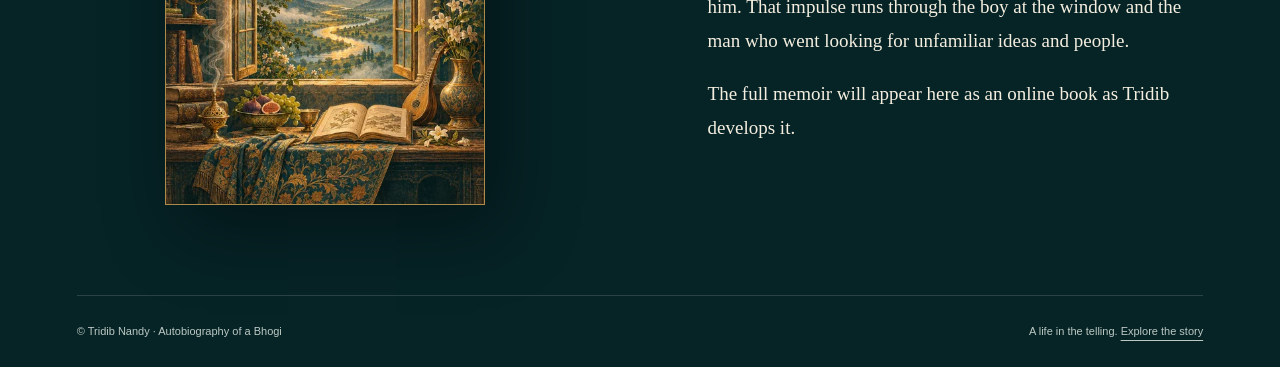
==== commit 1d26d761: "Tell Tridib’s Bitcoin story from Bangalore to central banking" ====
--- a/index.html
+++ b/index.html
@@ -25,10 +25,10 @@
     <article class="story-feature" id="technology">
       <div class="prose">
         <p class="eyebrow">Technology</p>
-        <h2>From early Bitcoin<br>to digital government</h2>
-        <p>Tridib traces his discovery of Bitcoin to a sabbatical in Hawaiʻi around 2010–11. By December 2013, India’s first Bitcoin conference was drawing people to Bangalore to talk about how digital money might work in practice.</p>
-        <p>In 2018 he founded Sovereign Union to develop digital tools for Pacific island governments, including digital IDs, wallets, and land registries. In 2020, the company announced an early digital-currency pilot in Palau following a letter of intent from the Ministry of Finance.</p>
-        <p>His work now focuses on how public institutions and regulated issuers can design and govern digital currencies, including central bank digital currencies and stablecoins.</p>
+        <h2>From Bitcoin meetups<br>to central banks</h2>
+        <p>On a sabbatical in Hawaiʻi around 2010–11, Tridib came across an idea that would draw him into a new circle of people: money that could move between strangers without a bank in the middle. He became an early Bitcoin advocate. In December 2013, he was invited to speak at India’s first Bitcoin conference in Bangalore, alongside people helping build the early Bitcoin community.</p>
+        <p>The conversations kept going after the conference. Tridib stayed close to people who had been part of Bitcoin from its early days, and he still advocates for it and brings people together at meetups. The question that drew him in, how money could work differently, eventually took him into conversations with governments.</p>
+        <p>In 2018, he founded Sovereign Union to build digital tools for Pacific island governments, from IDs and wallets to land registries. In 2020, the company announced an early digital-currency pilot in Palau following a letter of intent from the Ministry of Finance. That work led to a question he still pursues: how should central banks and regulated issuers design and govern digital money of their own?</p>
         <p class="story-sources"><a href="https://tridibnandy.tech/">Tridib’s professional biography</a> · <a href="https://cio.economictimes.indiatimes.com/news/corporate-news/bangalore-to-host-indias-first-bitcoin-conference/26413131">2013 conference coverage</a></p>
       </div>
       <figure class="story-photo "><img src="assets/photos/coastal-road.webp" loading="lazy" decoding="async" alt="A white convertible parked beside the ocean"><figcaption>A coastal drive from the personal archive</figcaption></figure>
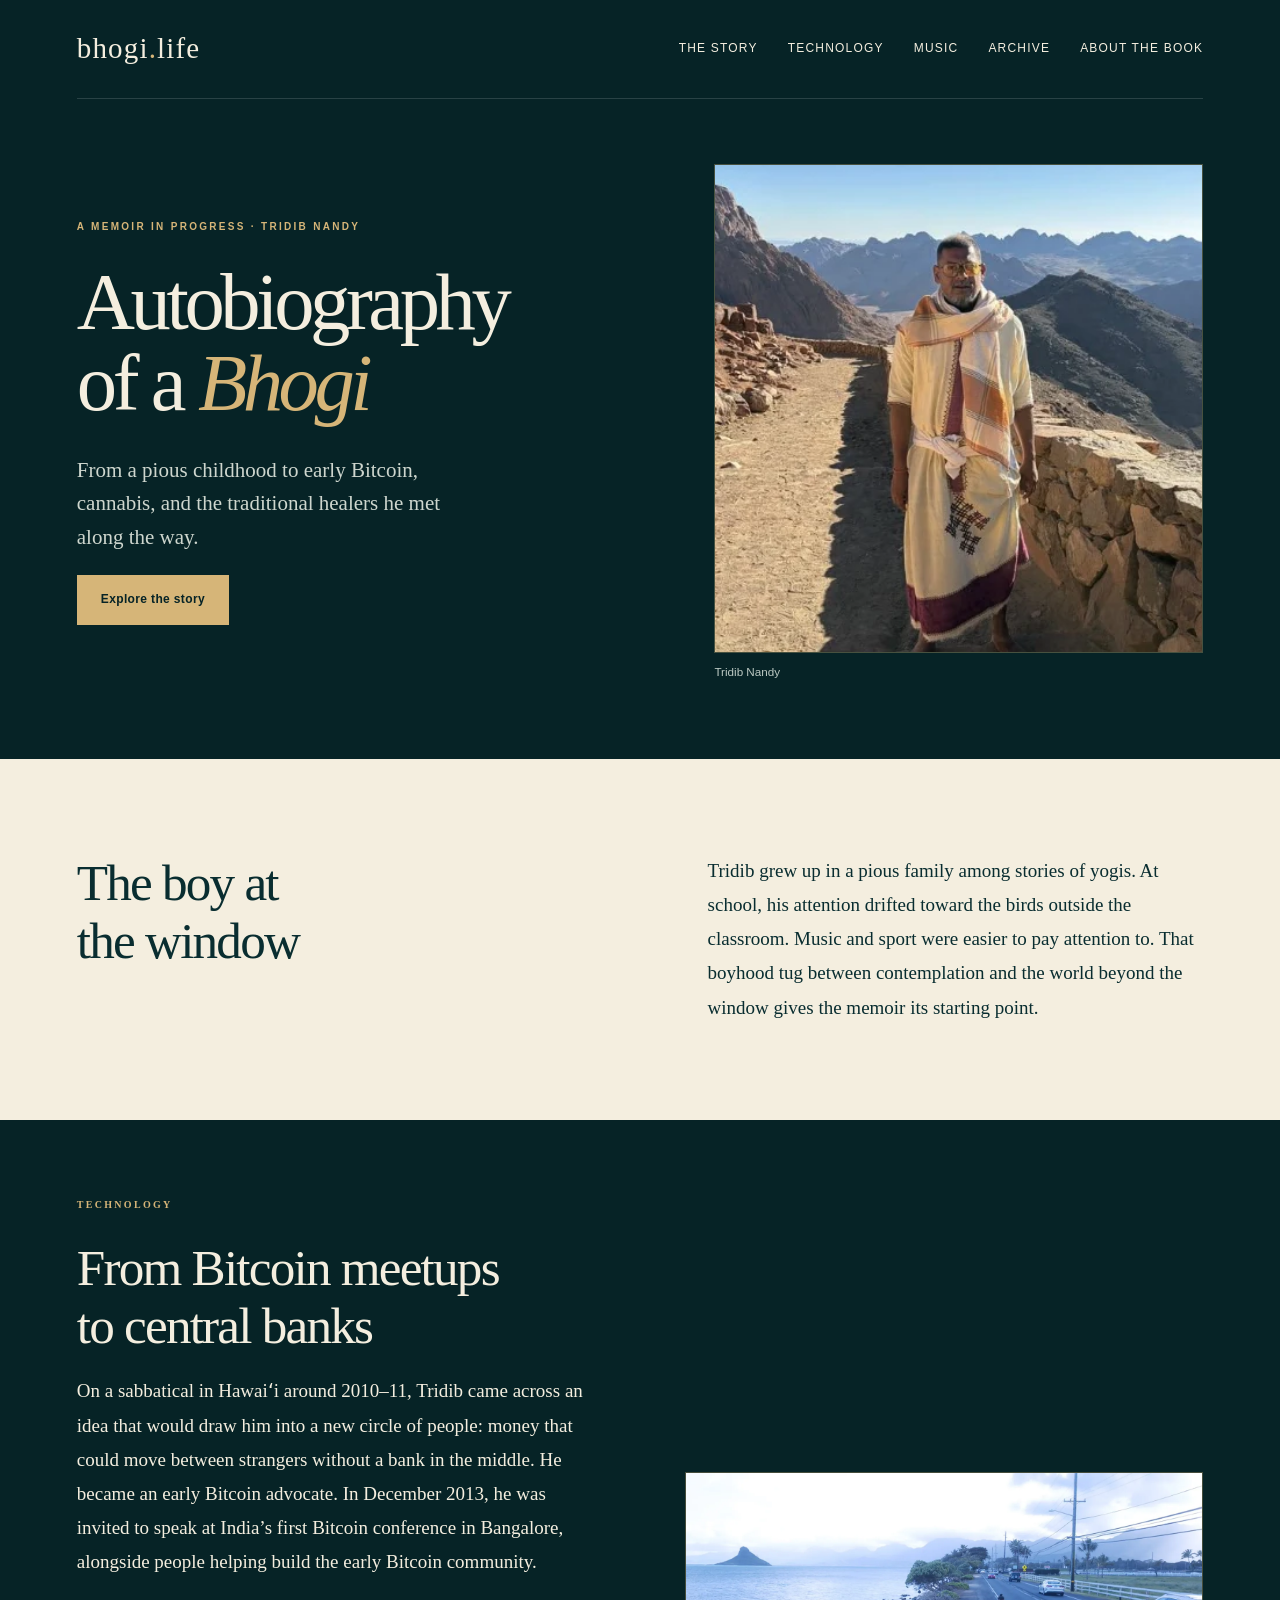
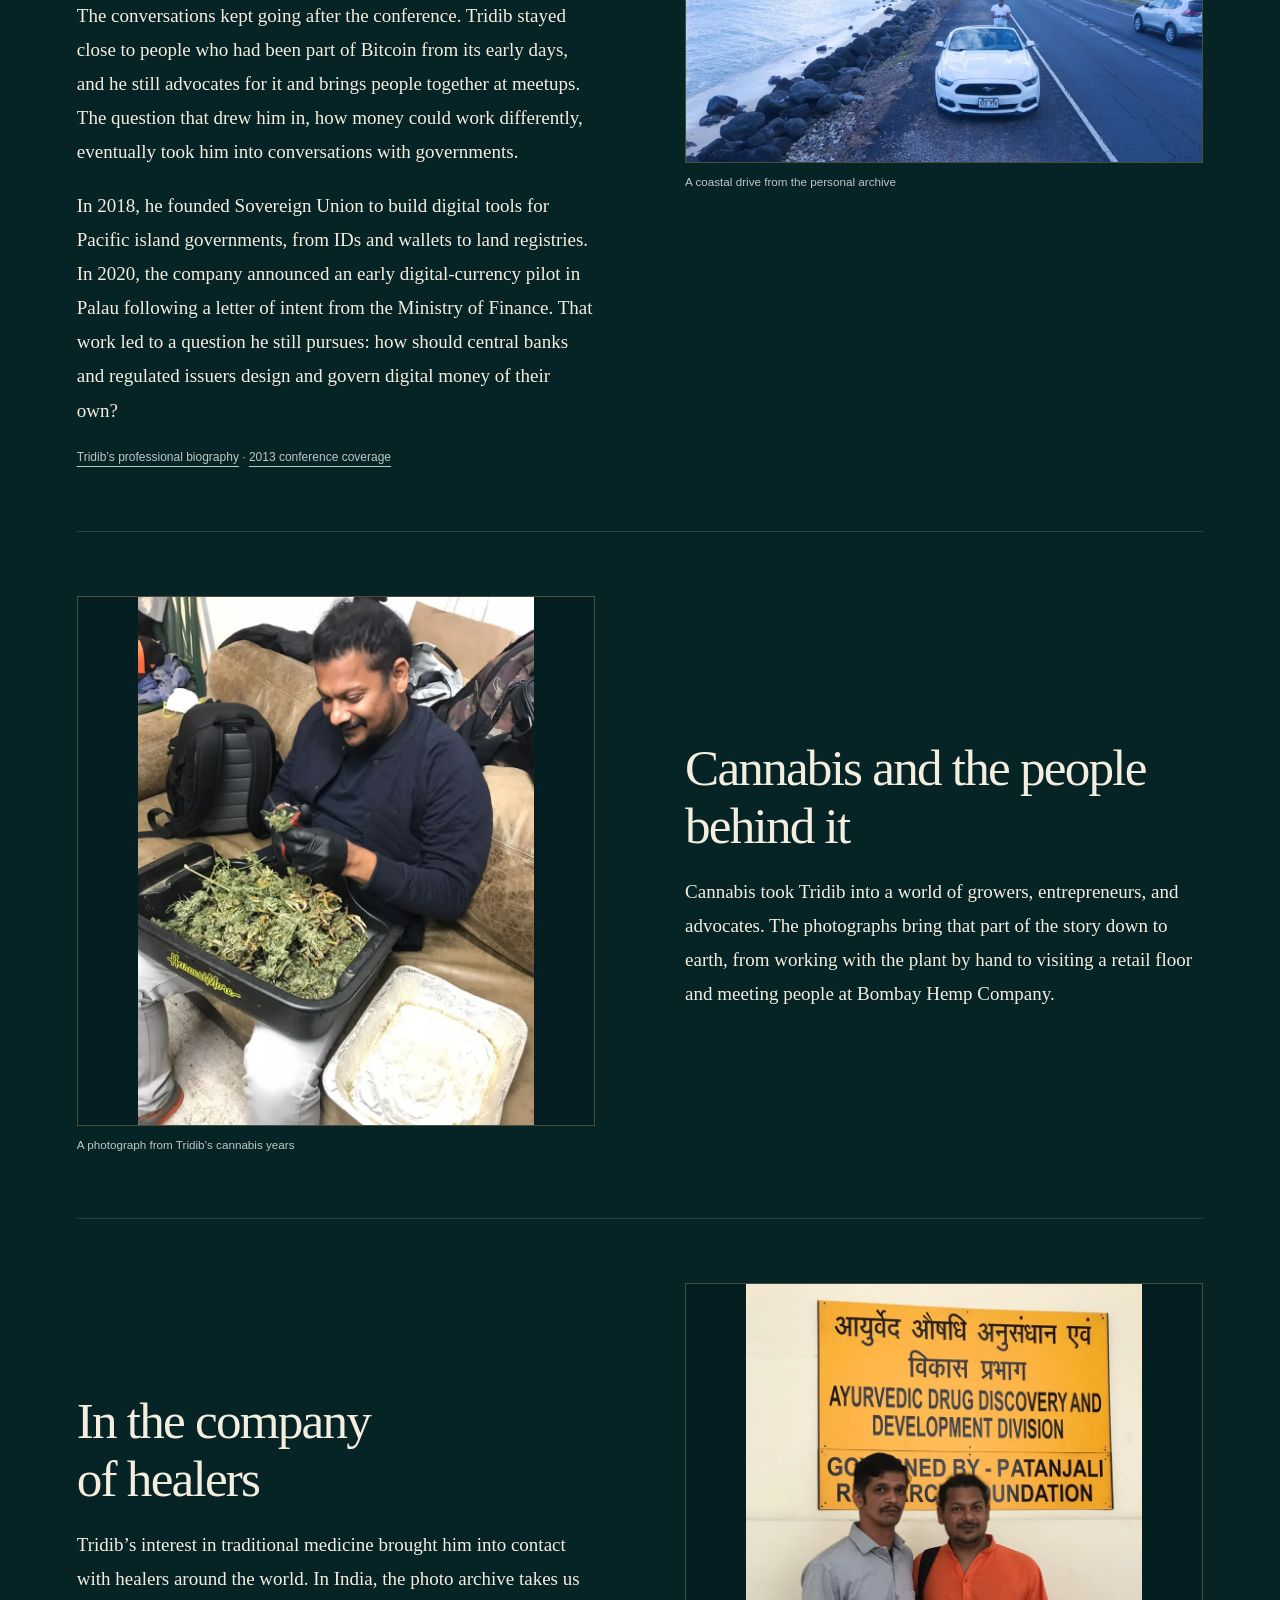
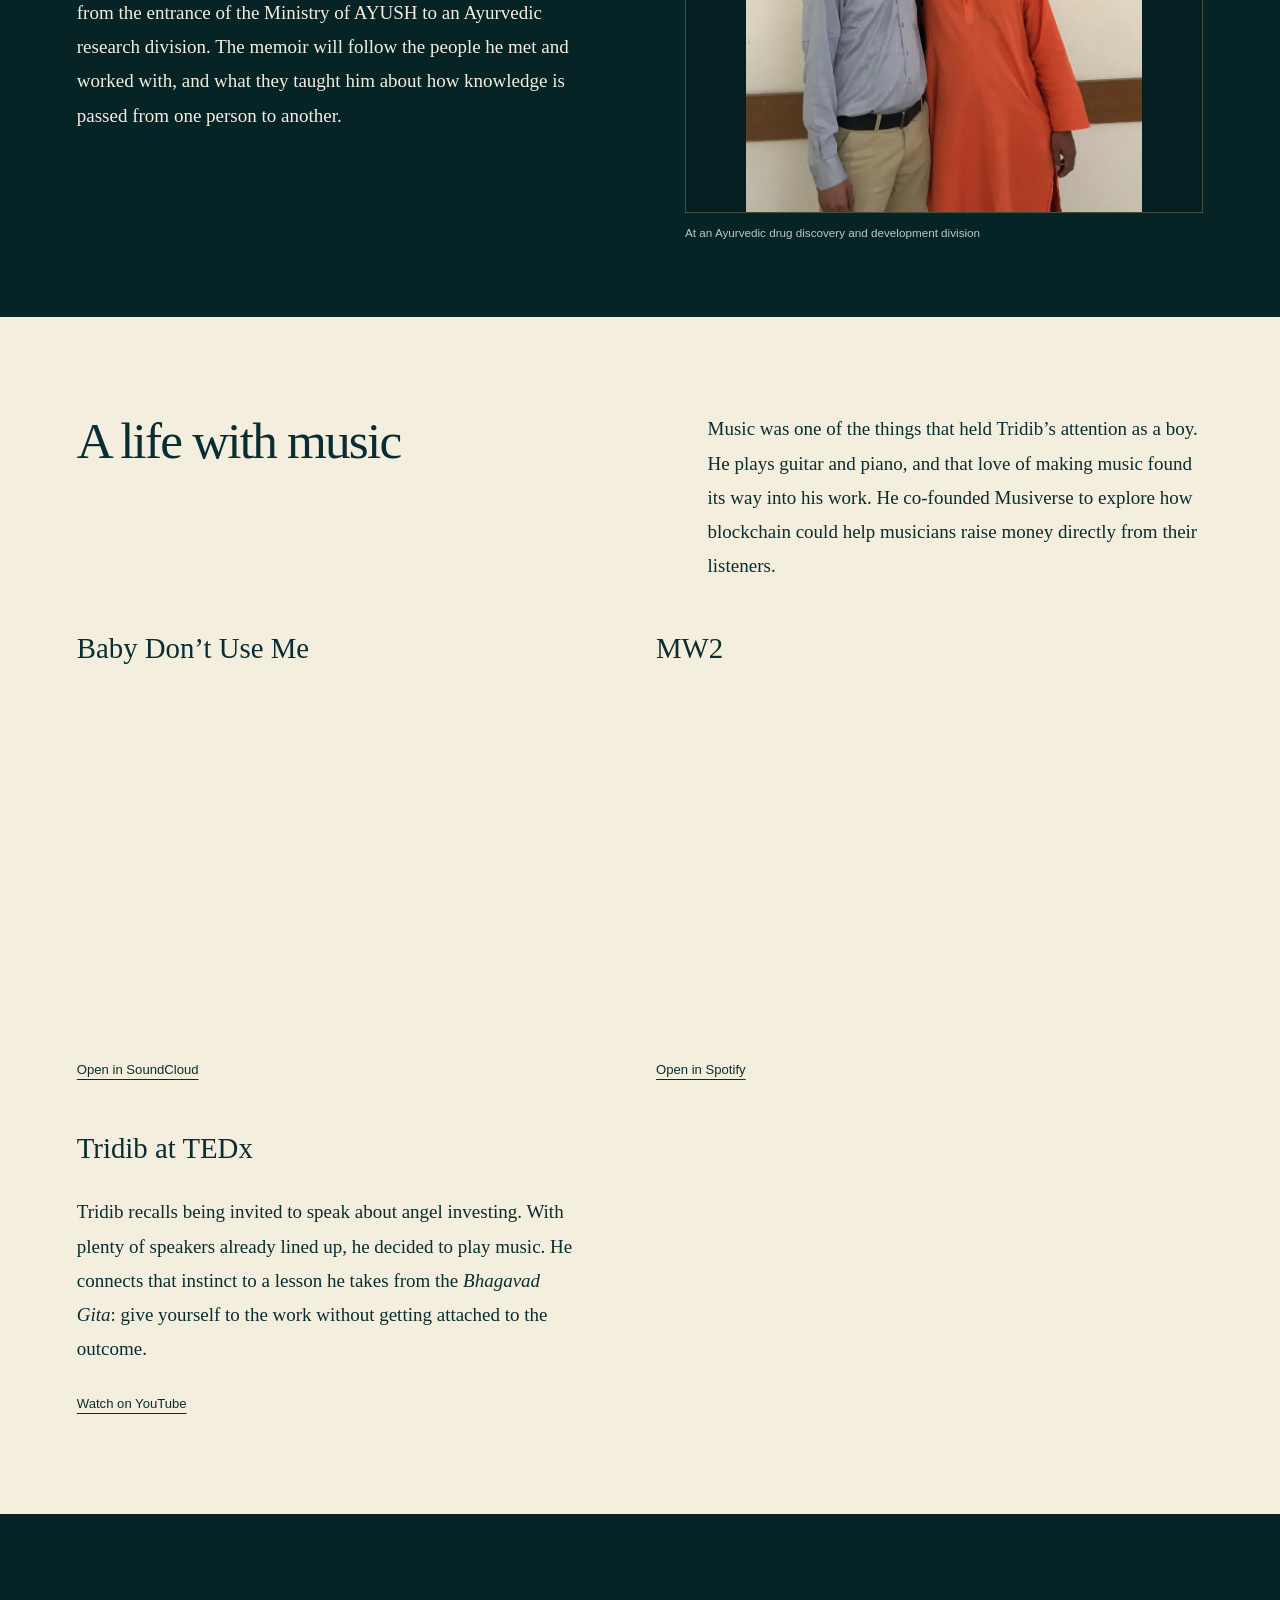
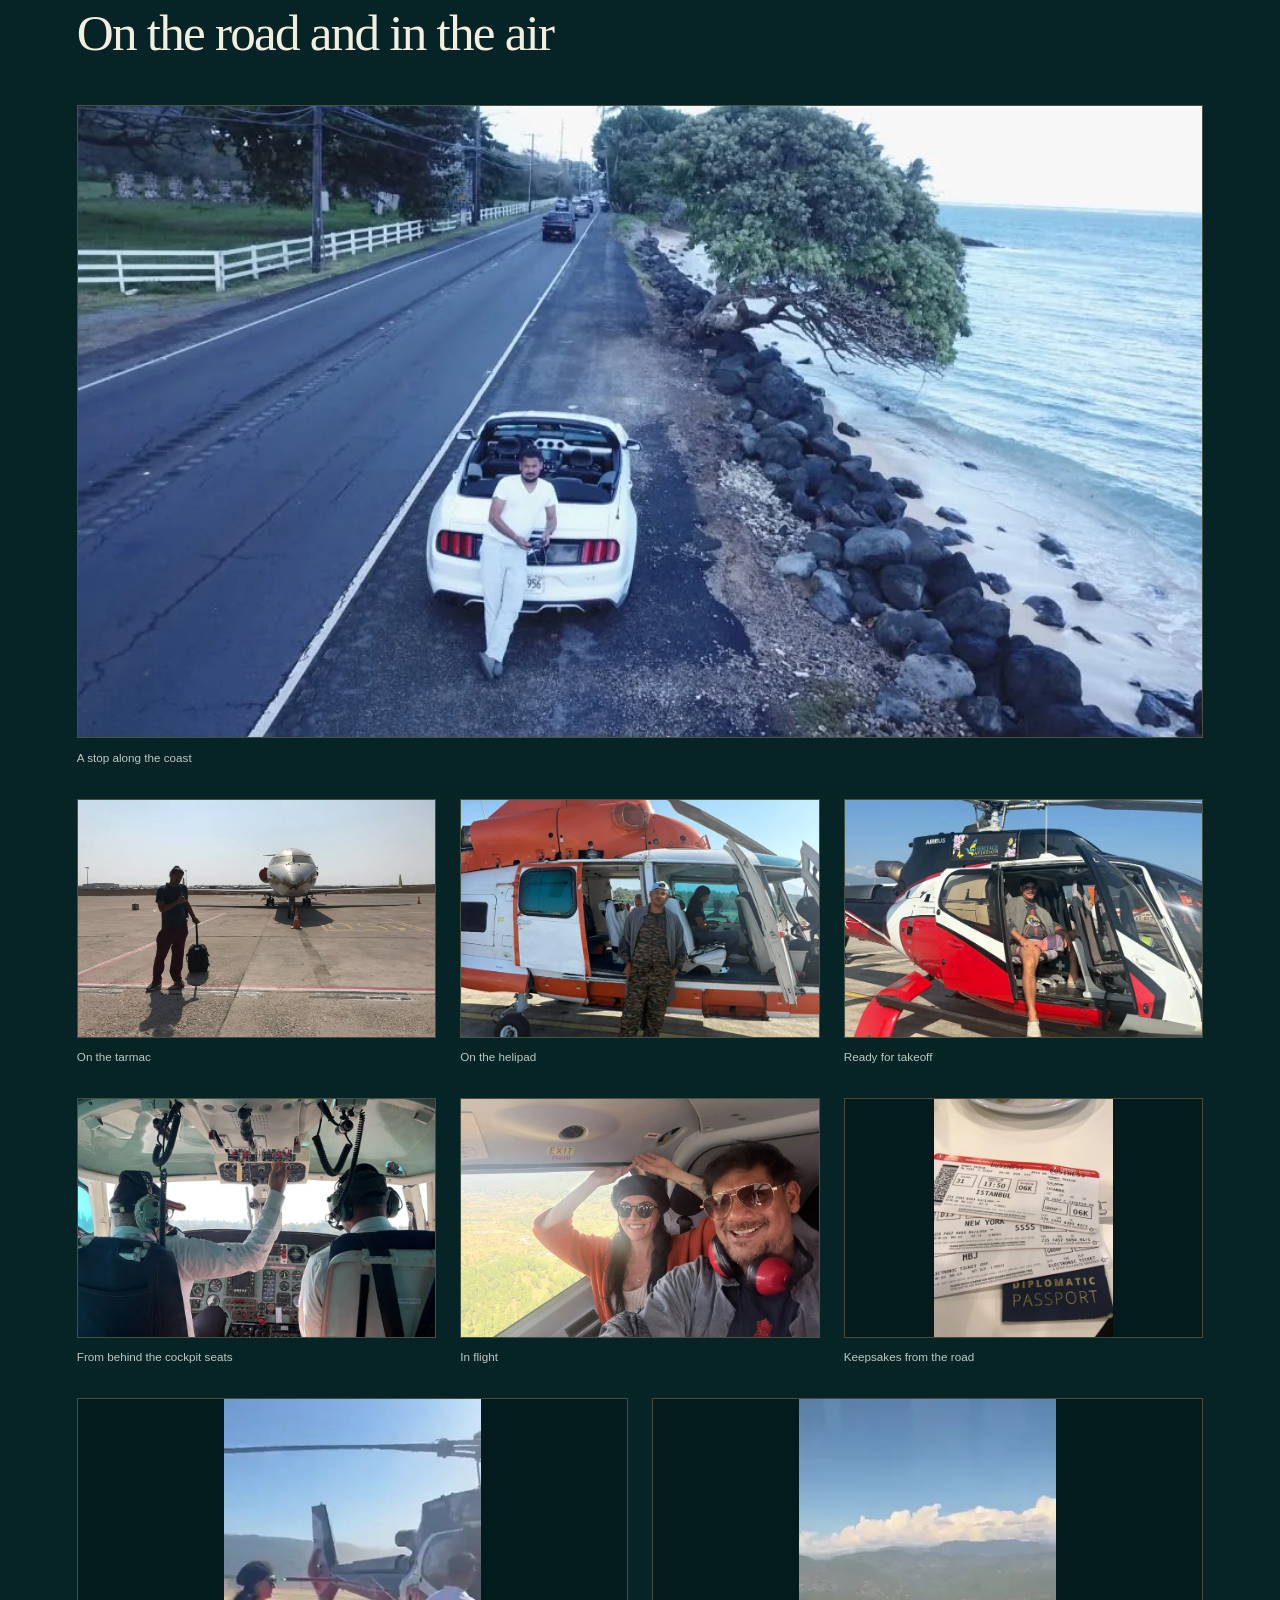
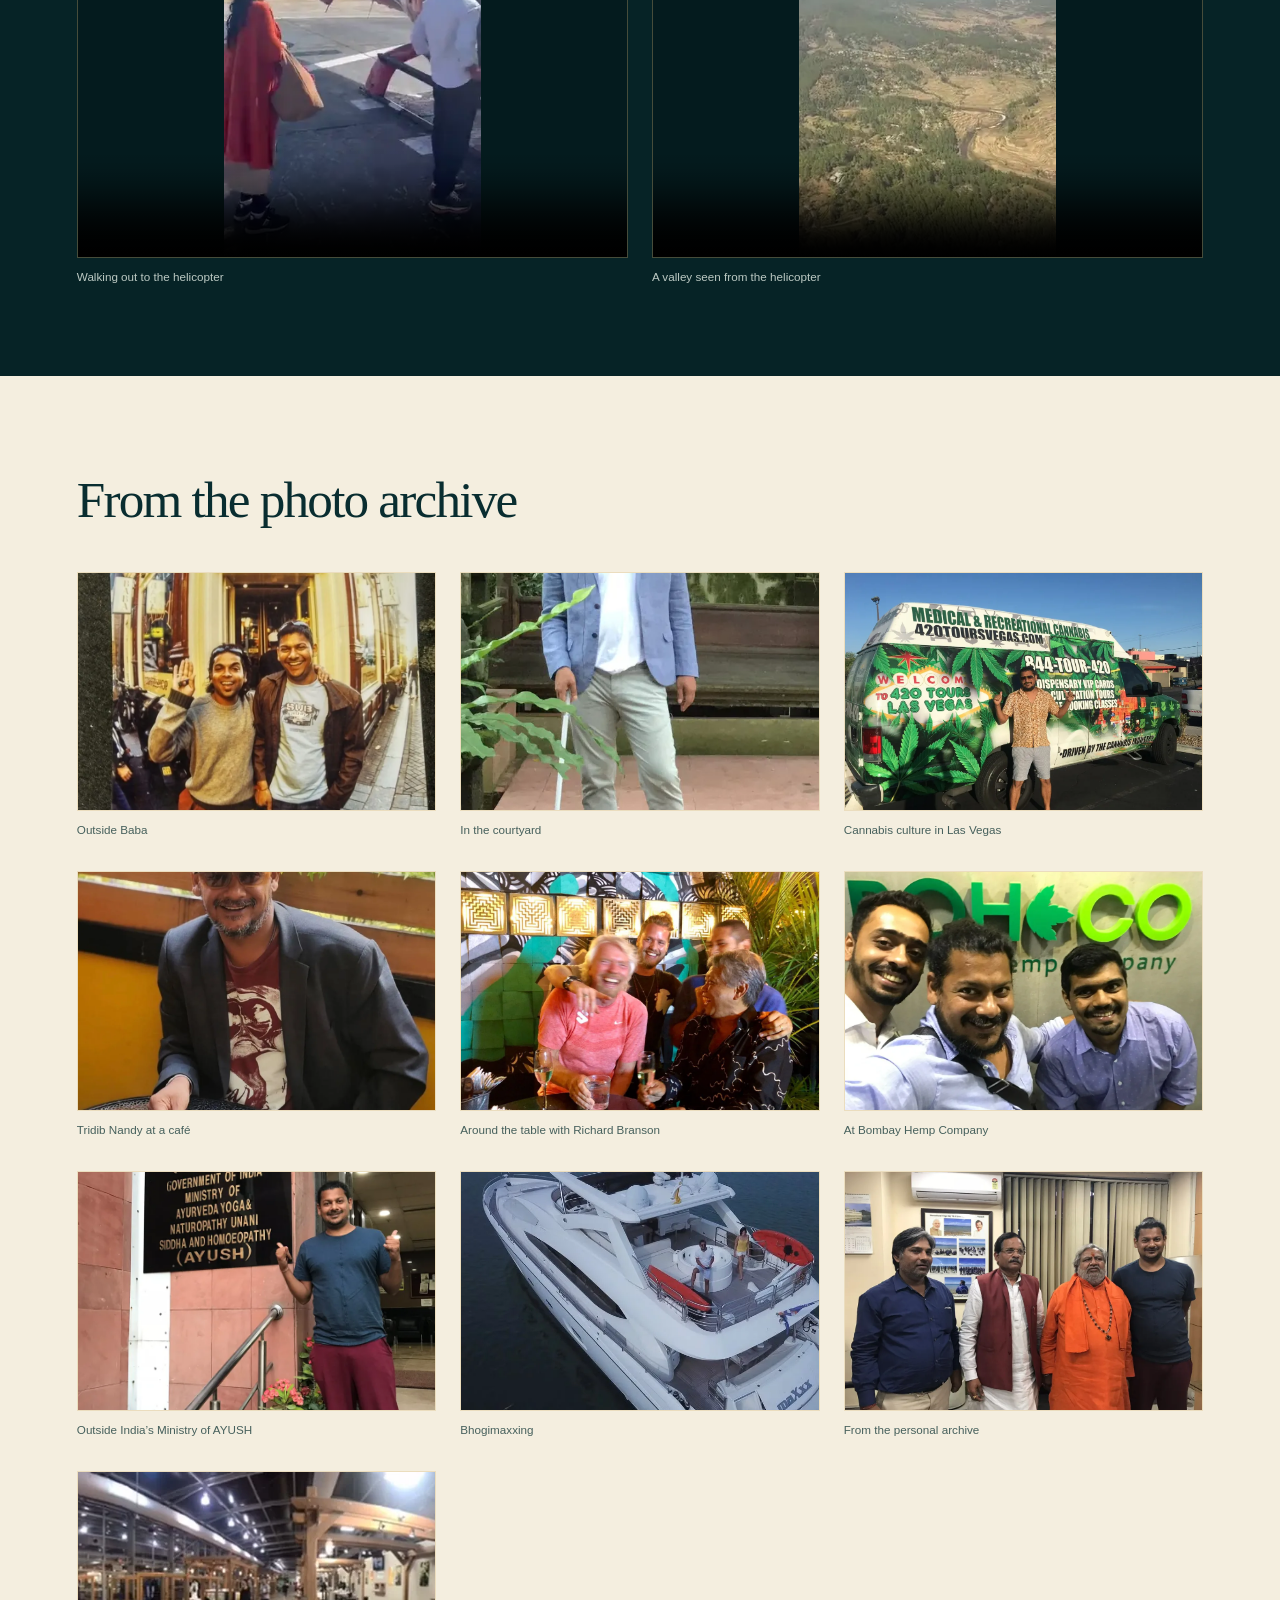
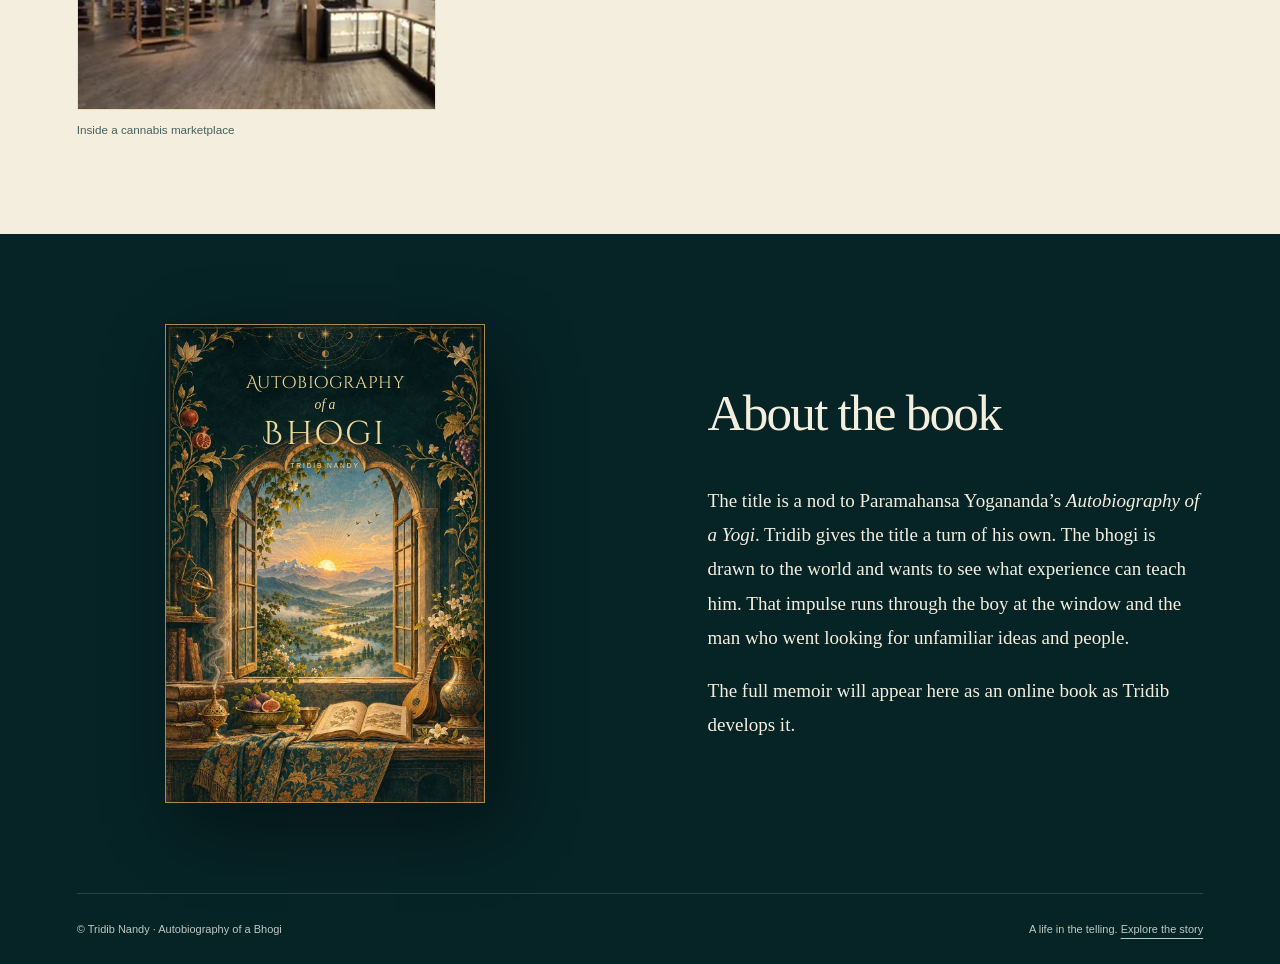
==== commit a6043326: "Embed Tridib’s recordings and TEDx appearance" ====
--- a/index.html
+++ b/index.html
@@ -58,6 +58,28 @@
         <p>Music was one of the things that held Tridib’s attention as a boy. He plays guitar and piano, and that love of making music found its way into his work. He co-founded Musiverse to explore how blockchain could help musicians raise money directly from their listeners.</p>
       </div>
     </div>
+    <div class="wrap music-media">
+      <div class="music-tracks">
+        <div>
+          <h3>Baby Don’t Use Me</h3>
+          <iframe class="soundcloud-player" title="Baby Don’t Use Me by Tridib Nandy on SoundCloud" loading="lazy" allow="autoplay; encrypted-media" src="https://w.soundcloud.com/player/?url=https%3A%2F%2Fapi.soundcloud.com%2Ftracks%2Fsoundcloud%253Atracks%253A335889953&amp;color=%23a4773e&amp;auto_play=false&amp;hide_related=true&amp;show_comments=false&amp;show_reposts=false&amp;visual=true"></iframe>
+          <a href="https://soundcloud.com/tridib-nandy/baby-dont-use-me">Open in SoundCloud</a>
+        </div>
+        <div>
+          <h3>MW2</h3>
+          <iframe class="spotify-player" title="MW2 on Spotify" loading="lazy" allow="autoplay; clipboard-write; encrypted-media; fullscreen; picture-in-picture" src="https://open.spotify.com/embed/track/69hTab1EFIeBVX9ElVtMkl"></iframe>
+          <a href="https://open.spotify.com/track/69hTab1EFIeBVX9ElVtMkl">Open in Spotify</a>
+        </div>
+      </div>
+      <div class="split music-talk">
+        <div class="prose">
+          <h3>Tridib at TEDx</h3>
+          <p>Tridib recalls being invited to speak about angel investing. With plenty of speakers already lined up, he decided to play music. He connects that instinct to a lesson he takes from the <em>Bhagavad Gita</em>: give yourself to the work without getting attached to the outcome.</p>
+          <a href="https://www.youtube.com/watch?v=dVANqImXY9s">Watch on YouTube</a>
+        </div>
+        <iframe class="tedx-player" title="Tridib Nandy at TEDx" loading="lazy" allow="accelerometer; autoplay; encrypted-media; gyroscope; picture-in-picture; web-share" allowfullscreen src="https://www.youtube-nocookie.com/embed/dVANqImXY9s"></iframe>
+      </div>
+    </div>
   </section>
 
   <section class="wrap section" id="travel">
--- a/assets/style.css
+++ b/assets/style.css
@@ -139,5 +139,45 @@
 }
 
 .travel-keepsakes img {
-  aspect-ratio: auto;
+  object-fit: contain;
+  object-position: center;
+  background: #041b1e;
 }
+
+.music-media {
+  margin-top: 3rem;
+}
+.music-tracks {
+  display: grid;
+  grid-template-columns: repeat(2, minmax(0, 1fr));
+  gap: 2rem;
+}
+.music-media iframe {
+  display: block;
+  width: 100%;
+  border: 0;
+  margin-bottom: .5rem;
+}
+.music-media a {
+  font: .82rem Arial, sans-serif;
+}
+.music-media a:hover {
+  color: #795b2d;
+}
+.soundcloud-player,
+.spotify-player {
+  height: 352px;
+  border-radius: 12px;
+}
+.music-talk {
+  margin-top: 3rem;
+  align-items: center;
+}
+.tedx-player {
+  aspect-ratio: 16 / 9;
+}
+@media (max-width: 760px) {
+  .music-tracks {
+    grid-template-columns: 1fr;
+  }
+}
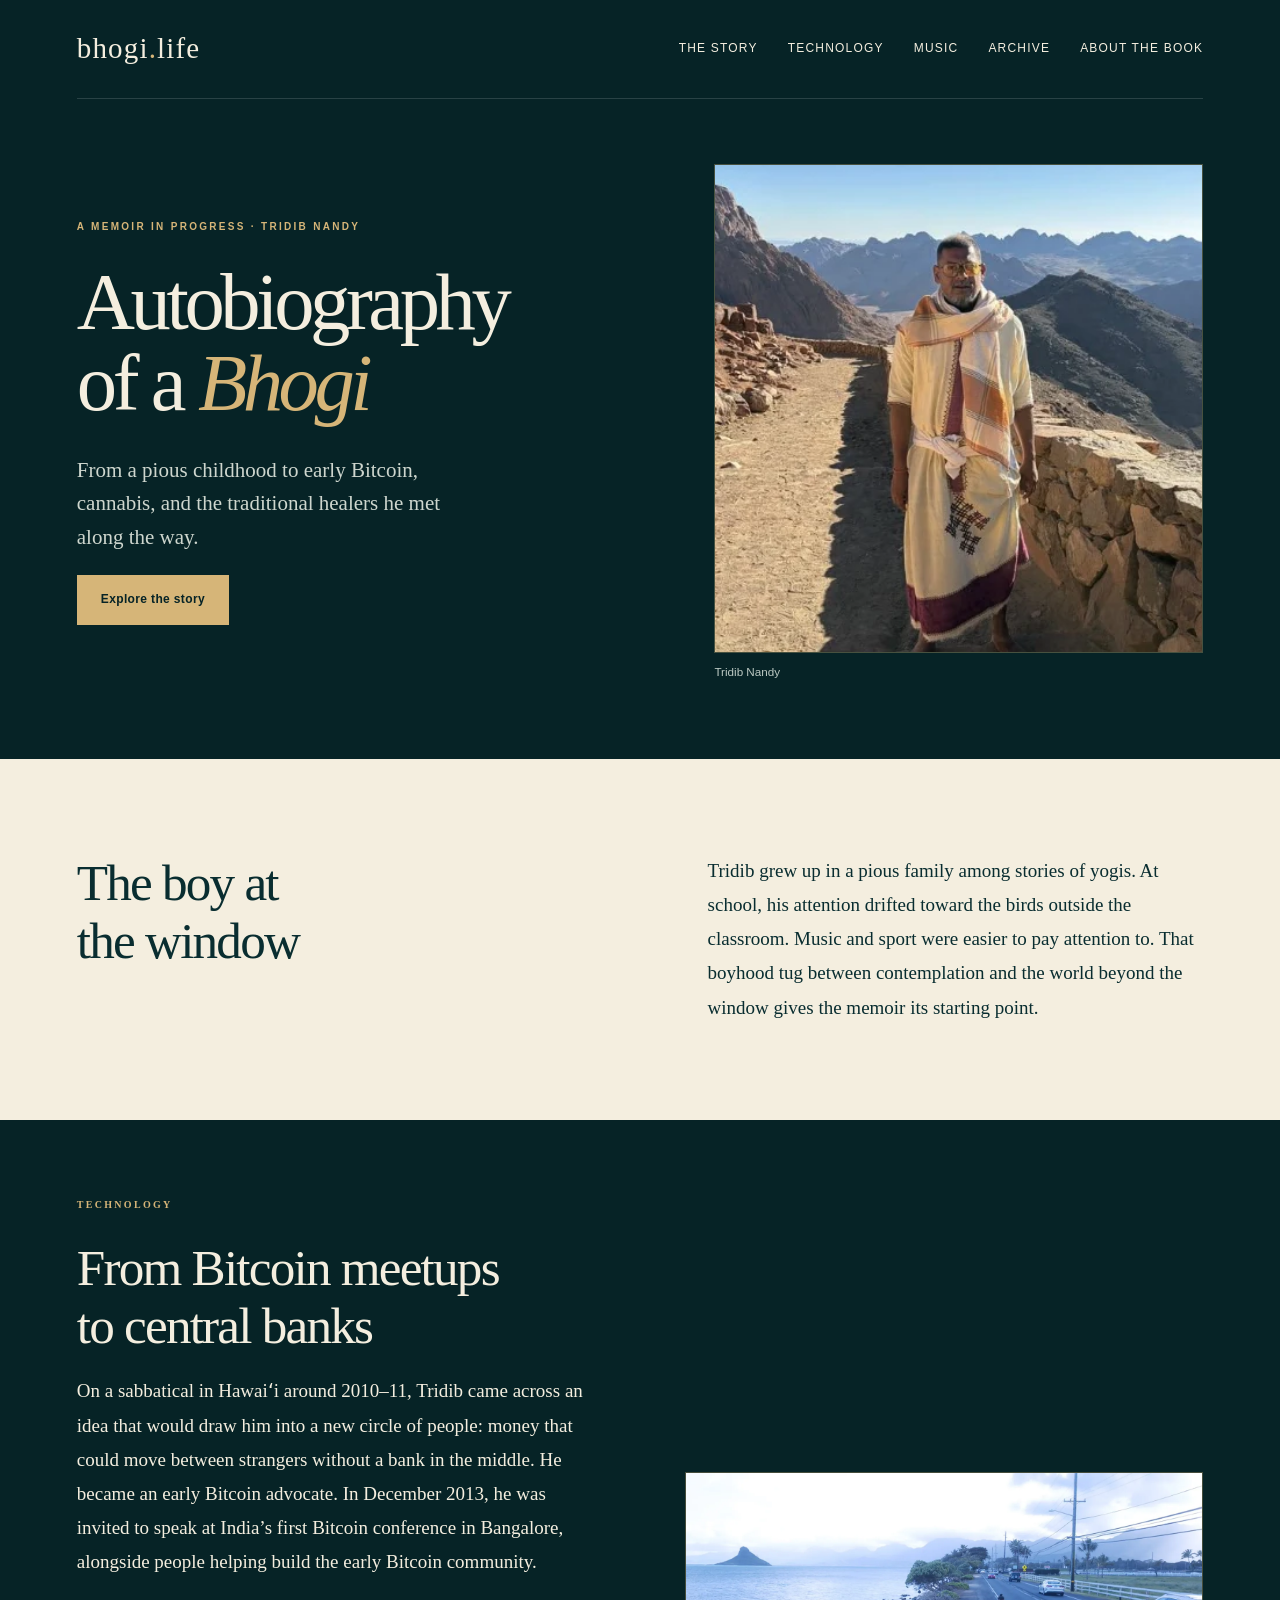
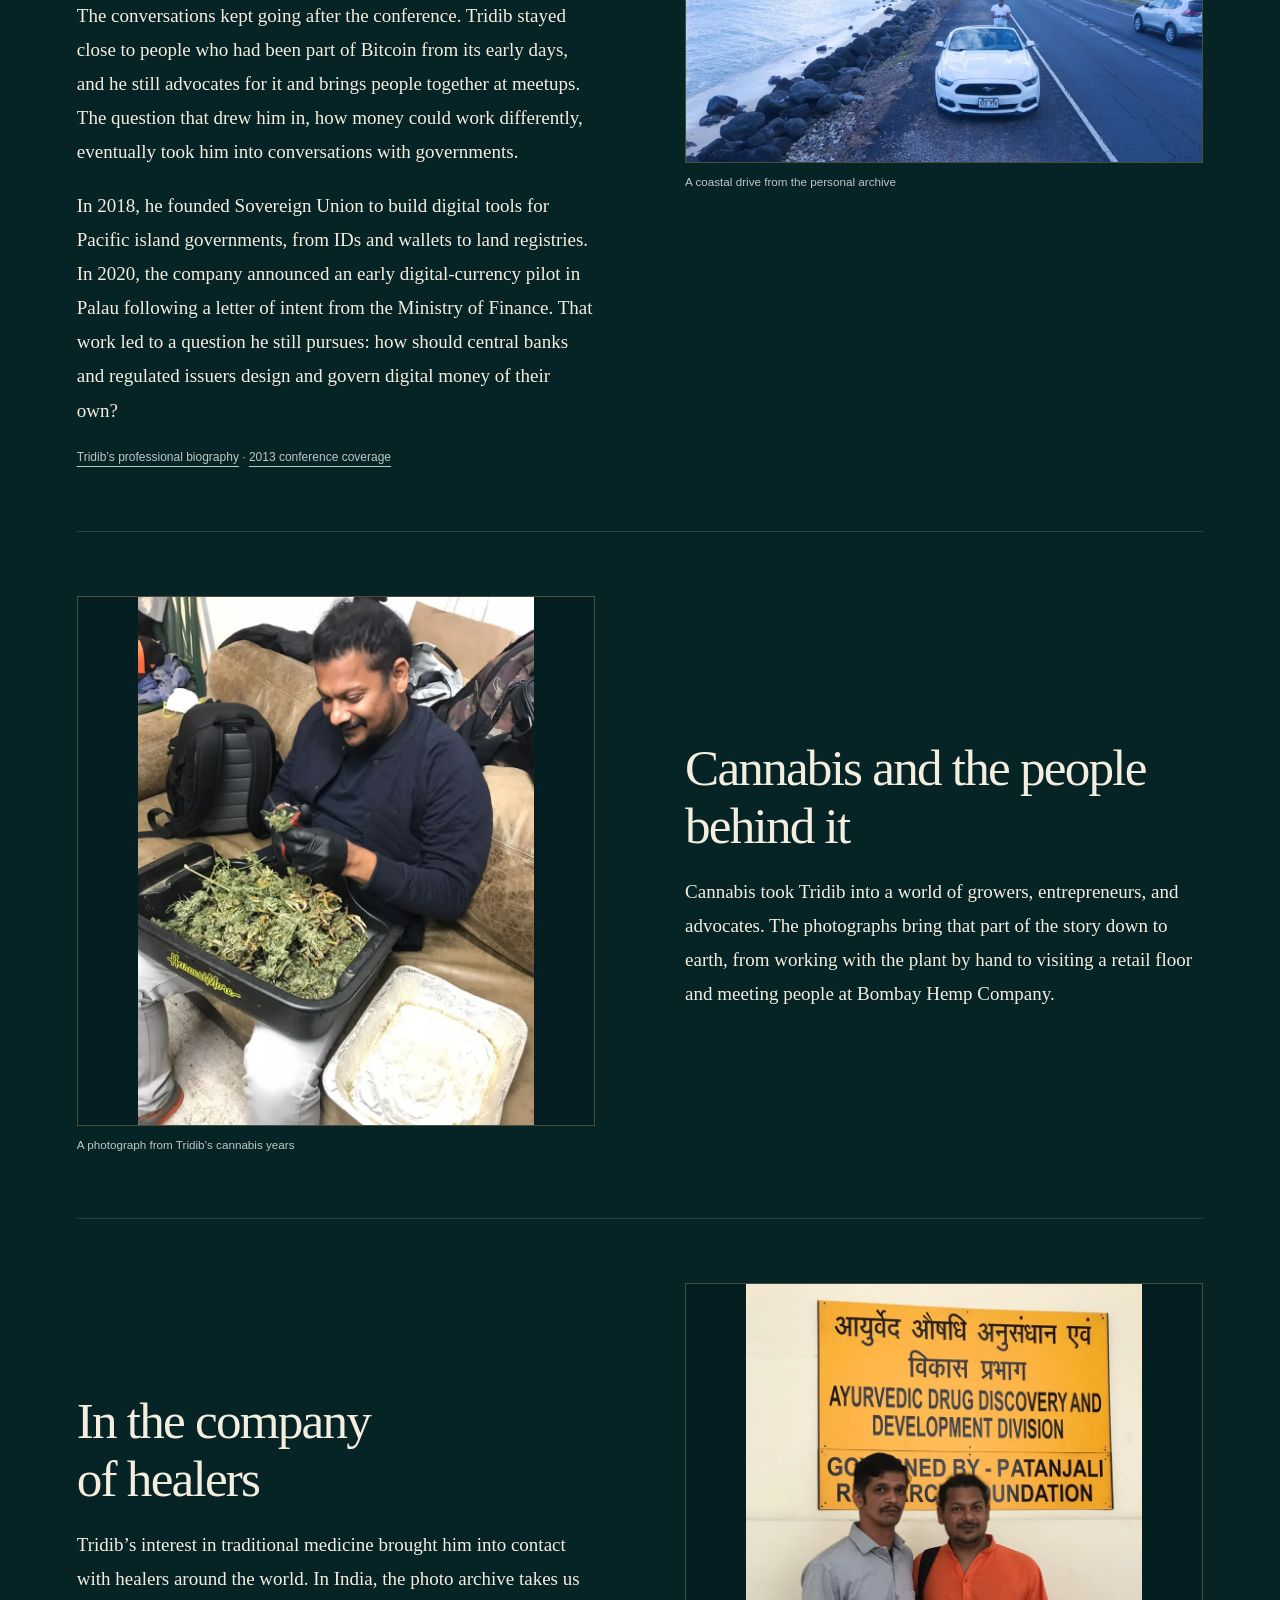
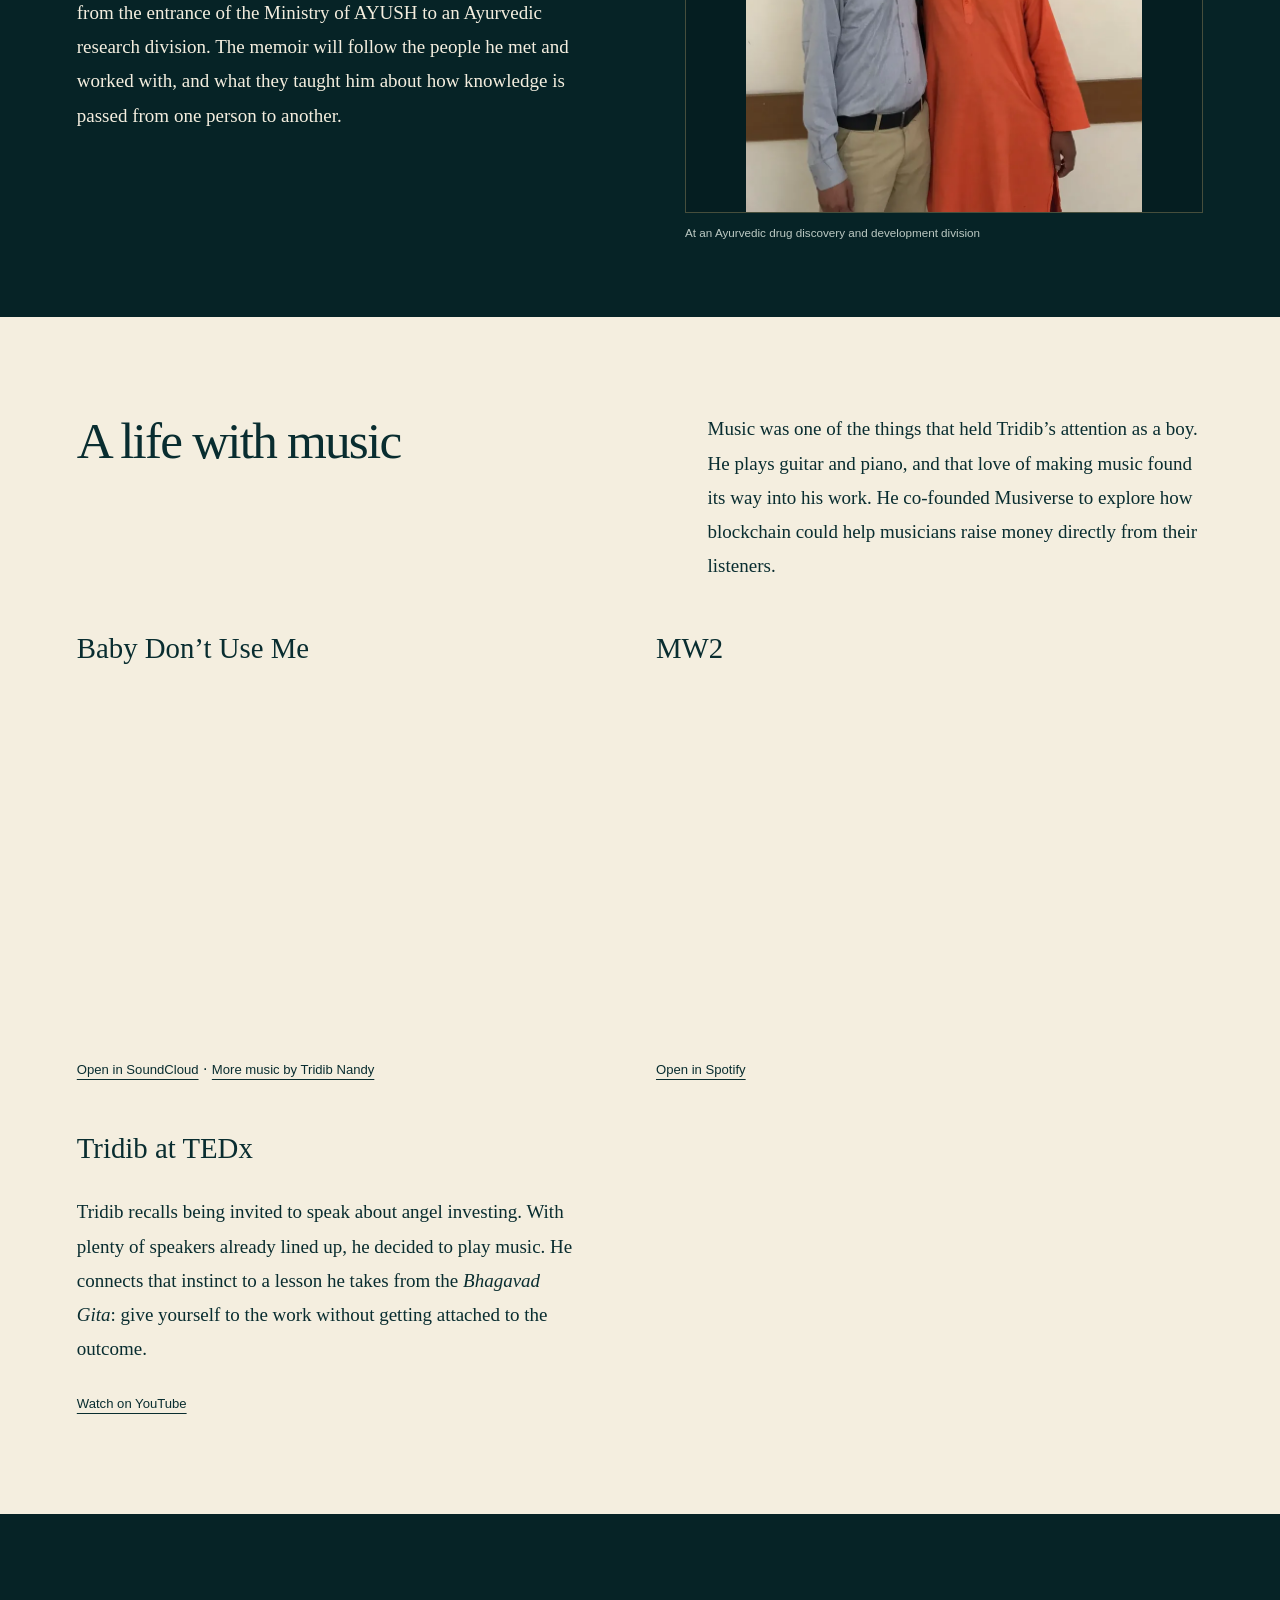
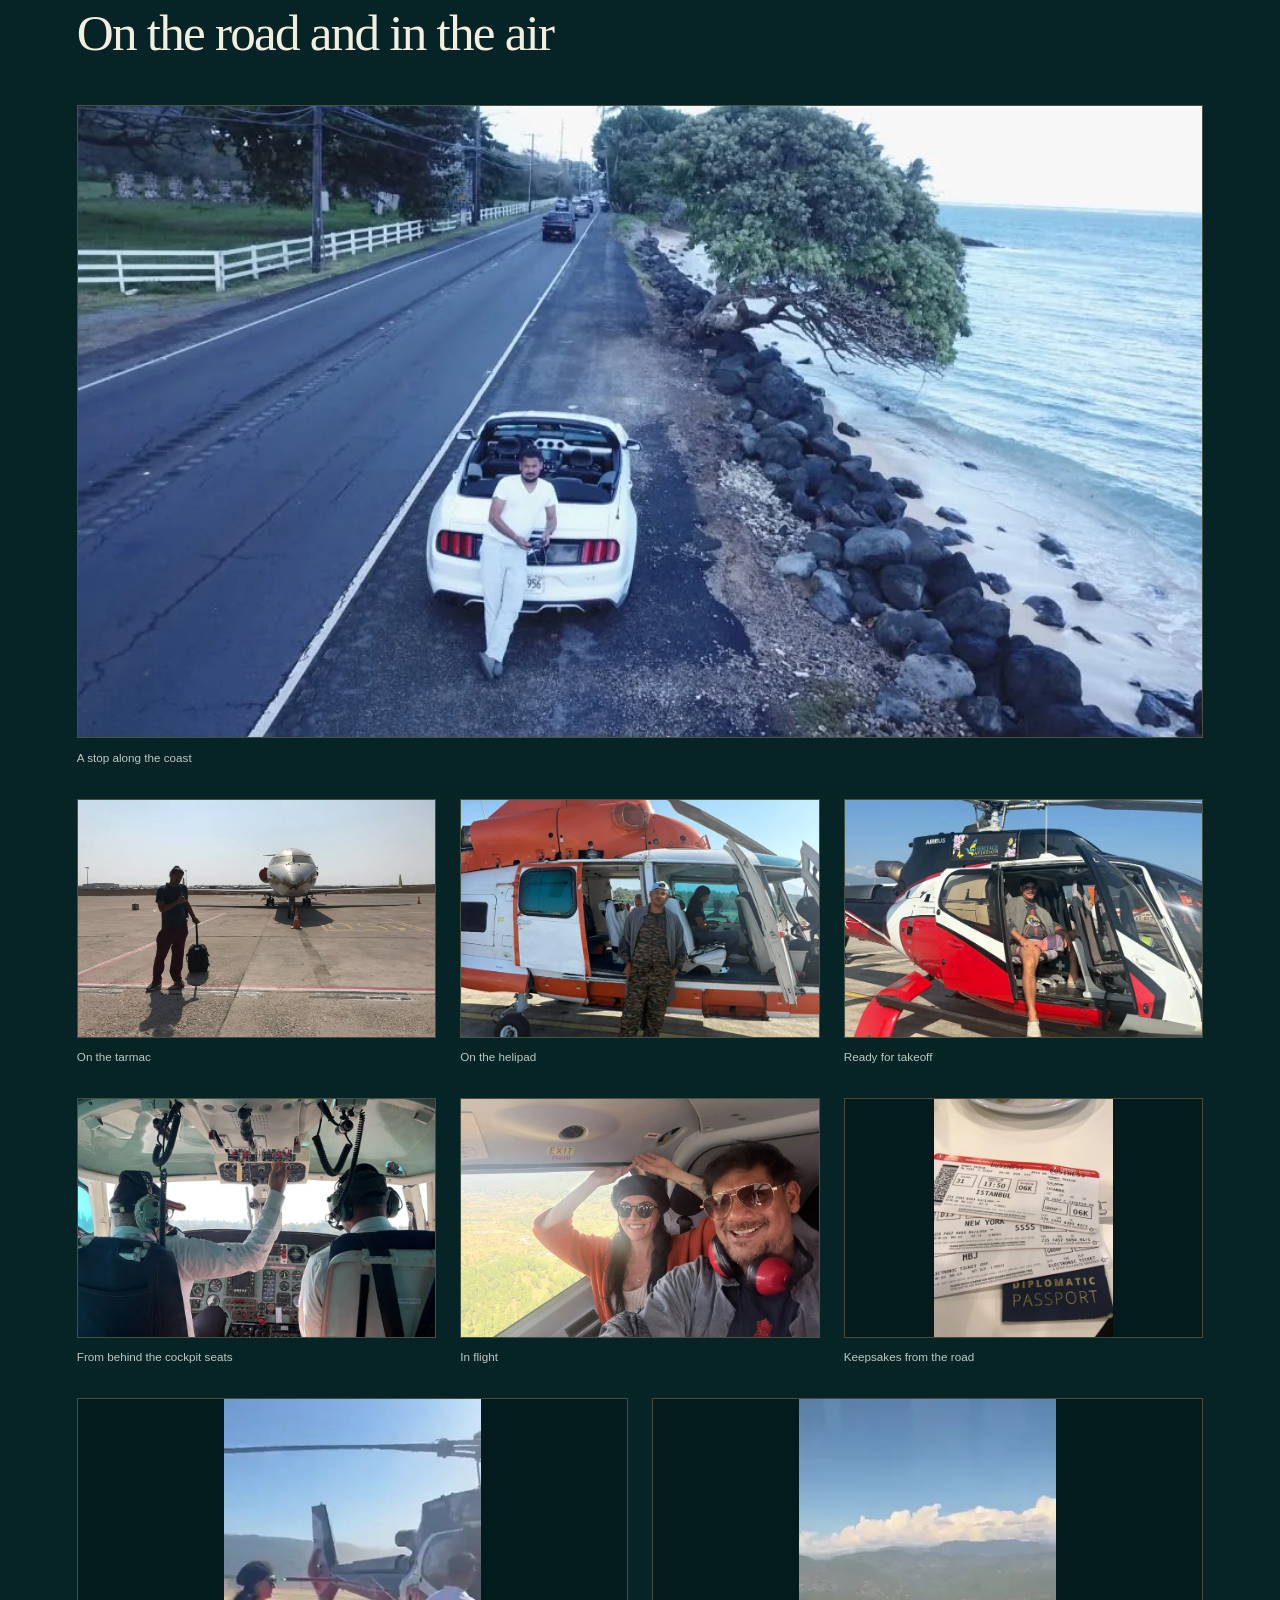
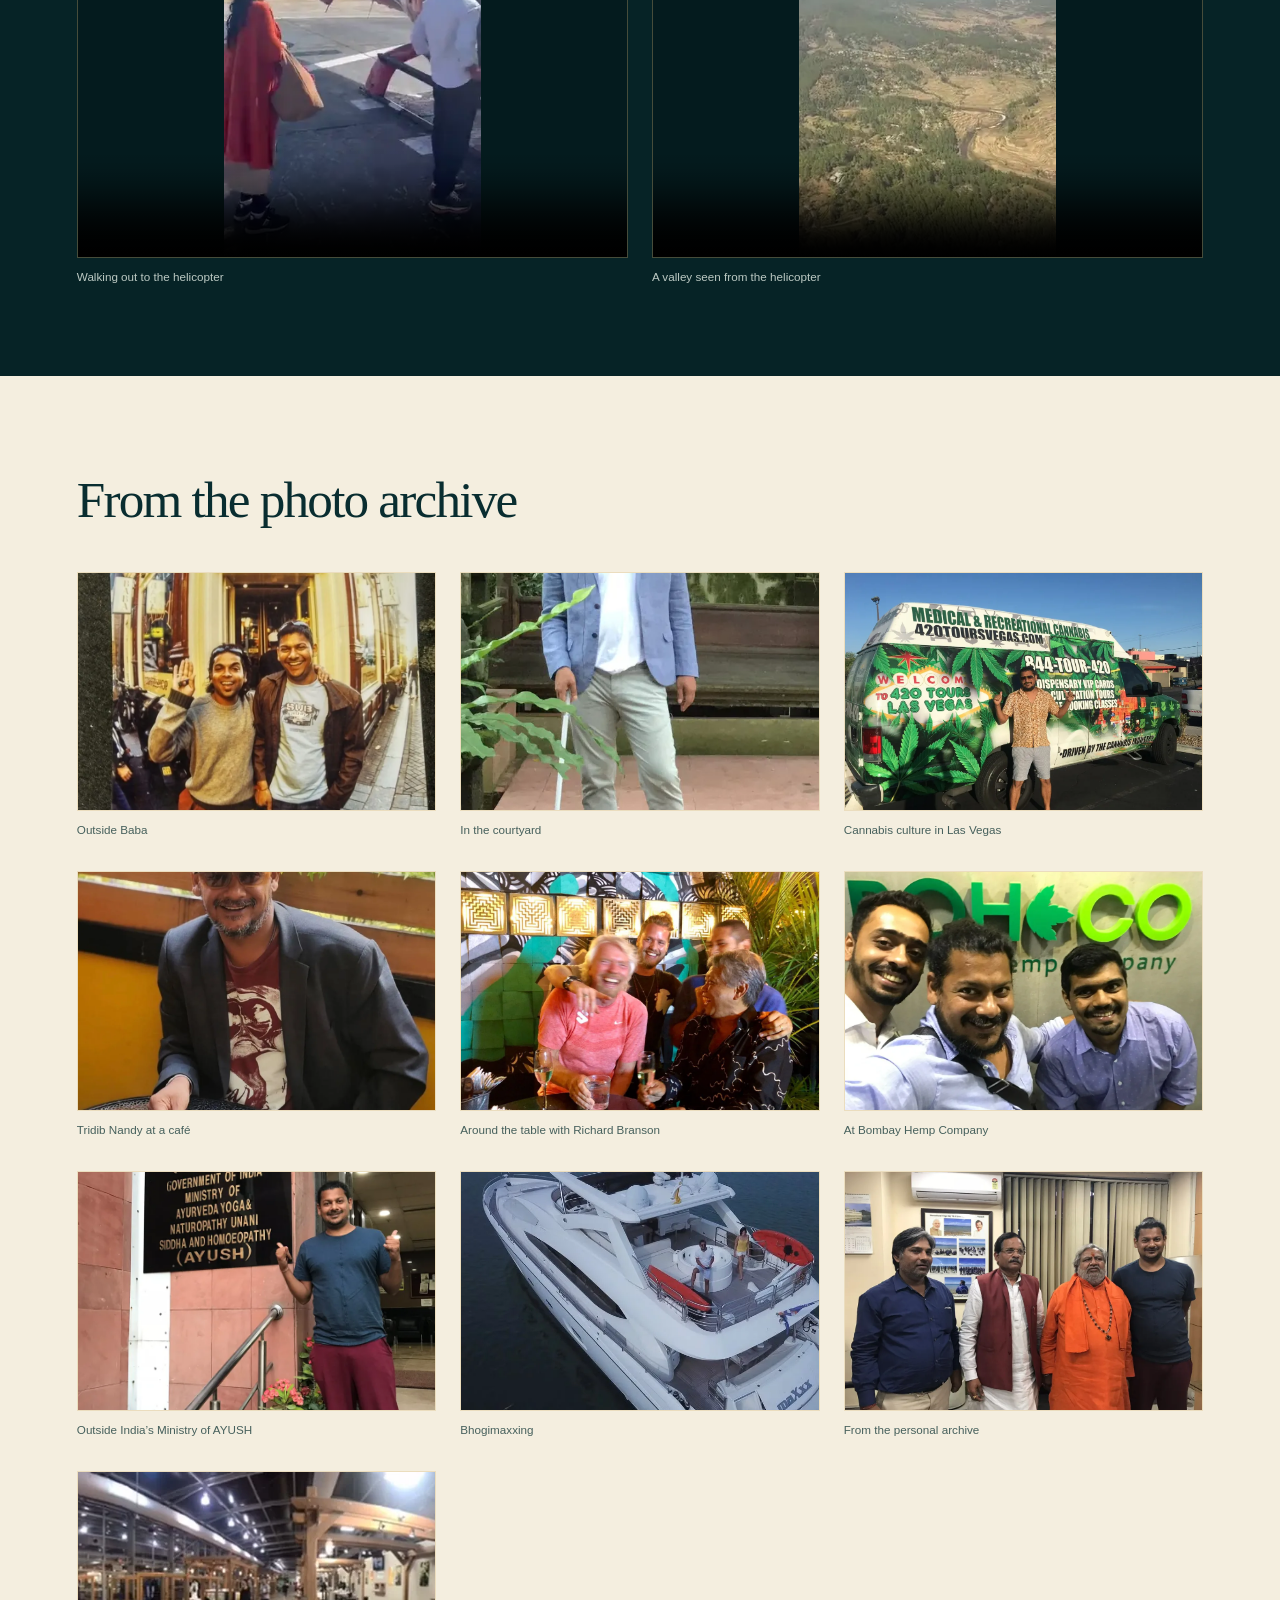
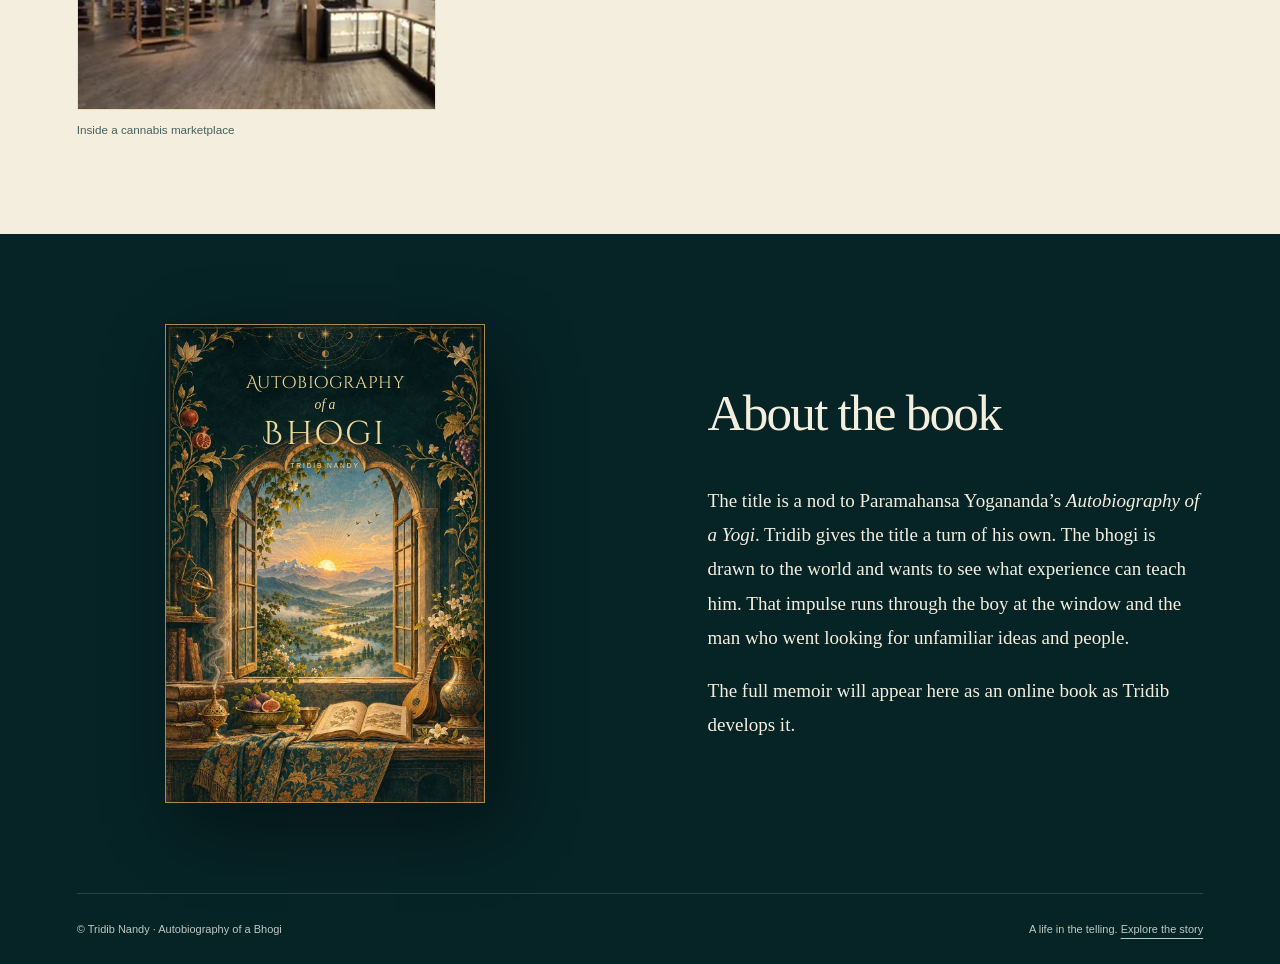
==== commit 4ddc58ae: "Link to Tridib Nandy’s SoundCloud profile" ====
--- a/index.html
+++ b/index.html
@@ -63,7 +63,7 @@
         <div>
           <h3>Baby Don’t Use Me</h3>
           <iframe class="soundcloud-player" title="Baby Don’t Use Me by Tridib Nandy on SoundCloud" loading="lazy" allow="autoplay; encrypted-media" src="https://w.soundcloud.com/player/?url=https%3A%2F%2Fapi.soundcloud.com%2Ftracks%2Fsoundcloud%253Atracks%253A335889953&amp;color=%23a4773e&amp;auto_play=false&amp;hide_related=true&amp;show_comments=false&amp;show_reposts=false&amp;visual=true"></iframe>
-          <a href="https://soundcloud.com/tridib-nandy/baby-dont-use-me">Open in SoundCloud</a>
+          <a href="https://soundcloud.com/tridib-nandy/baby-dont-use-me">Open in SoundCloud</a> · <a href="https://soundcloud.com/tridib-nandy">More music by Tridib Nandy</a>
         </div>
         <div>
           <h3>MW2</h3>
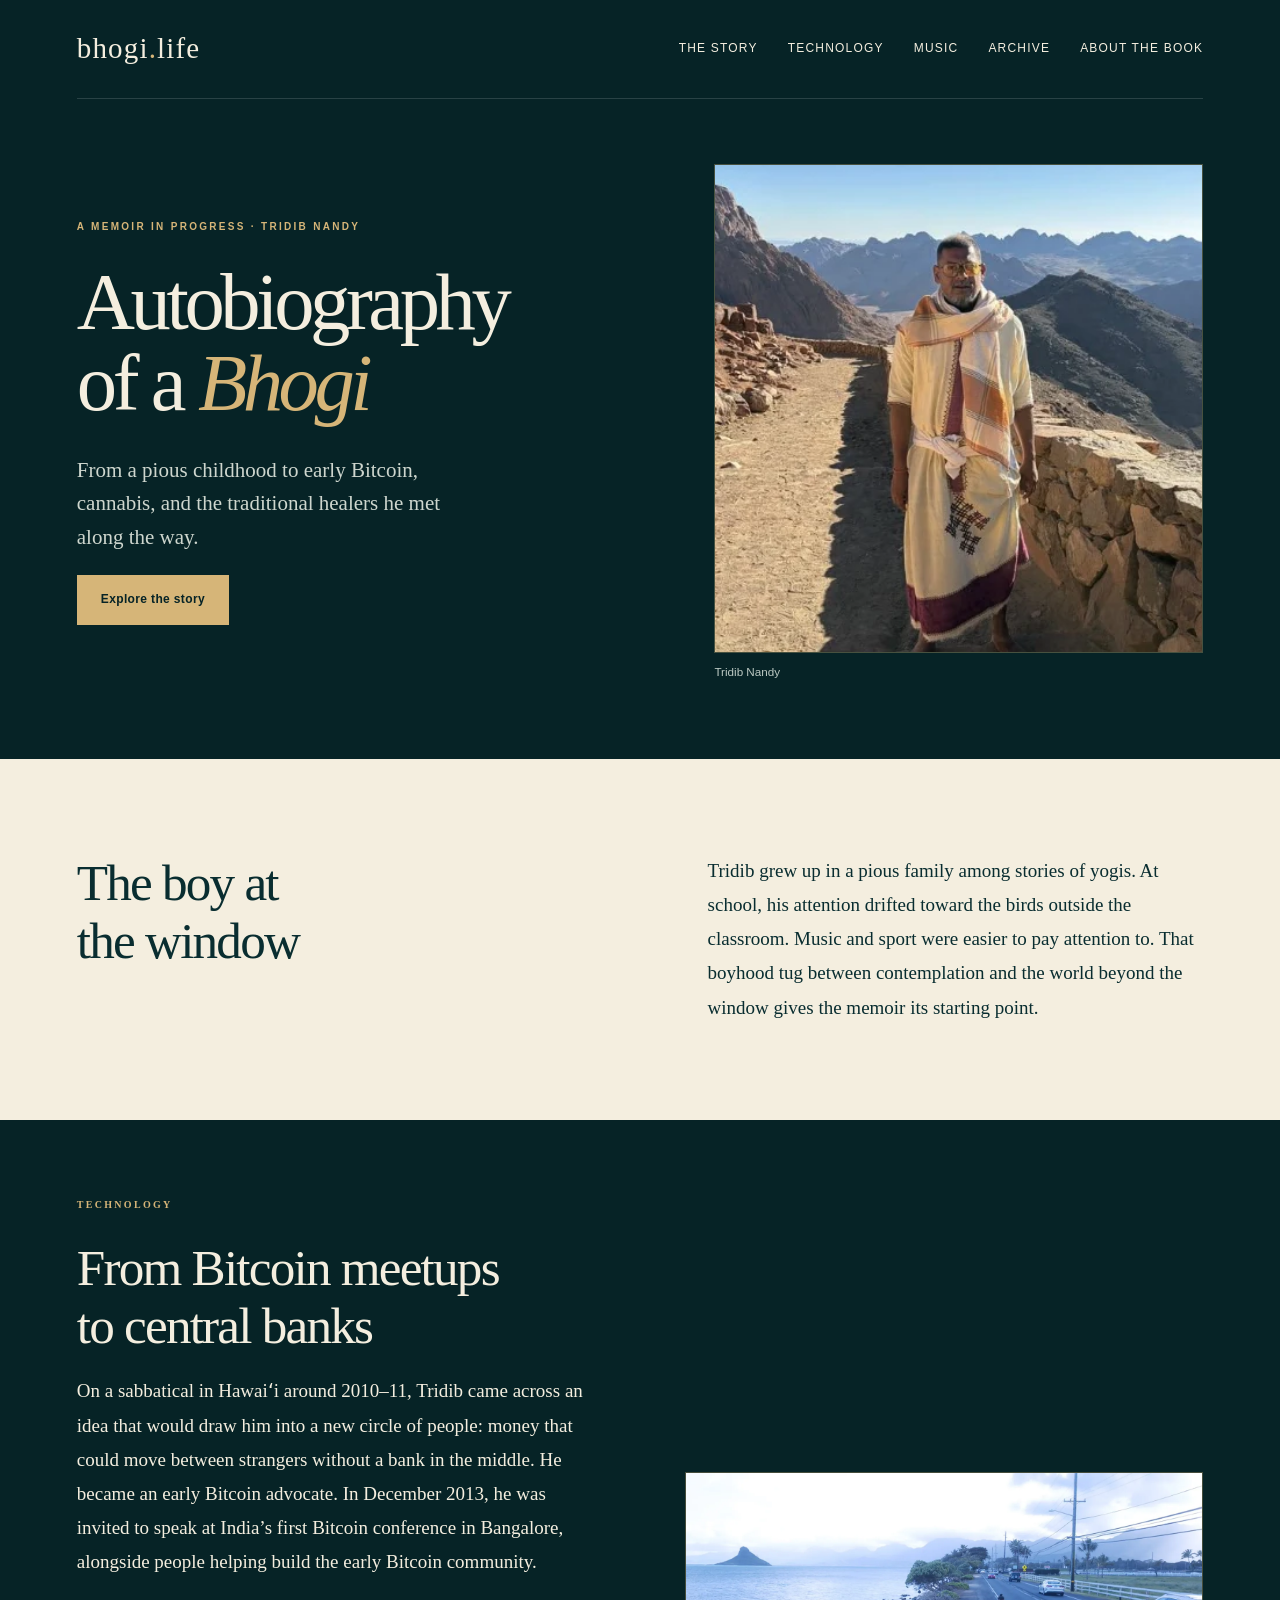
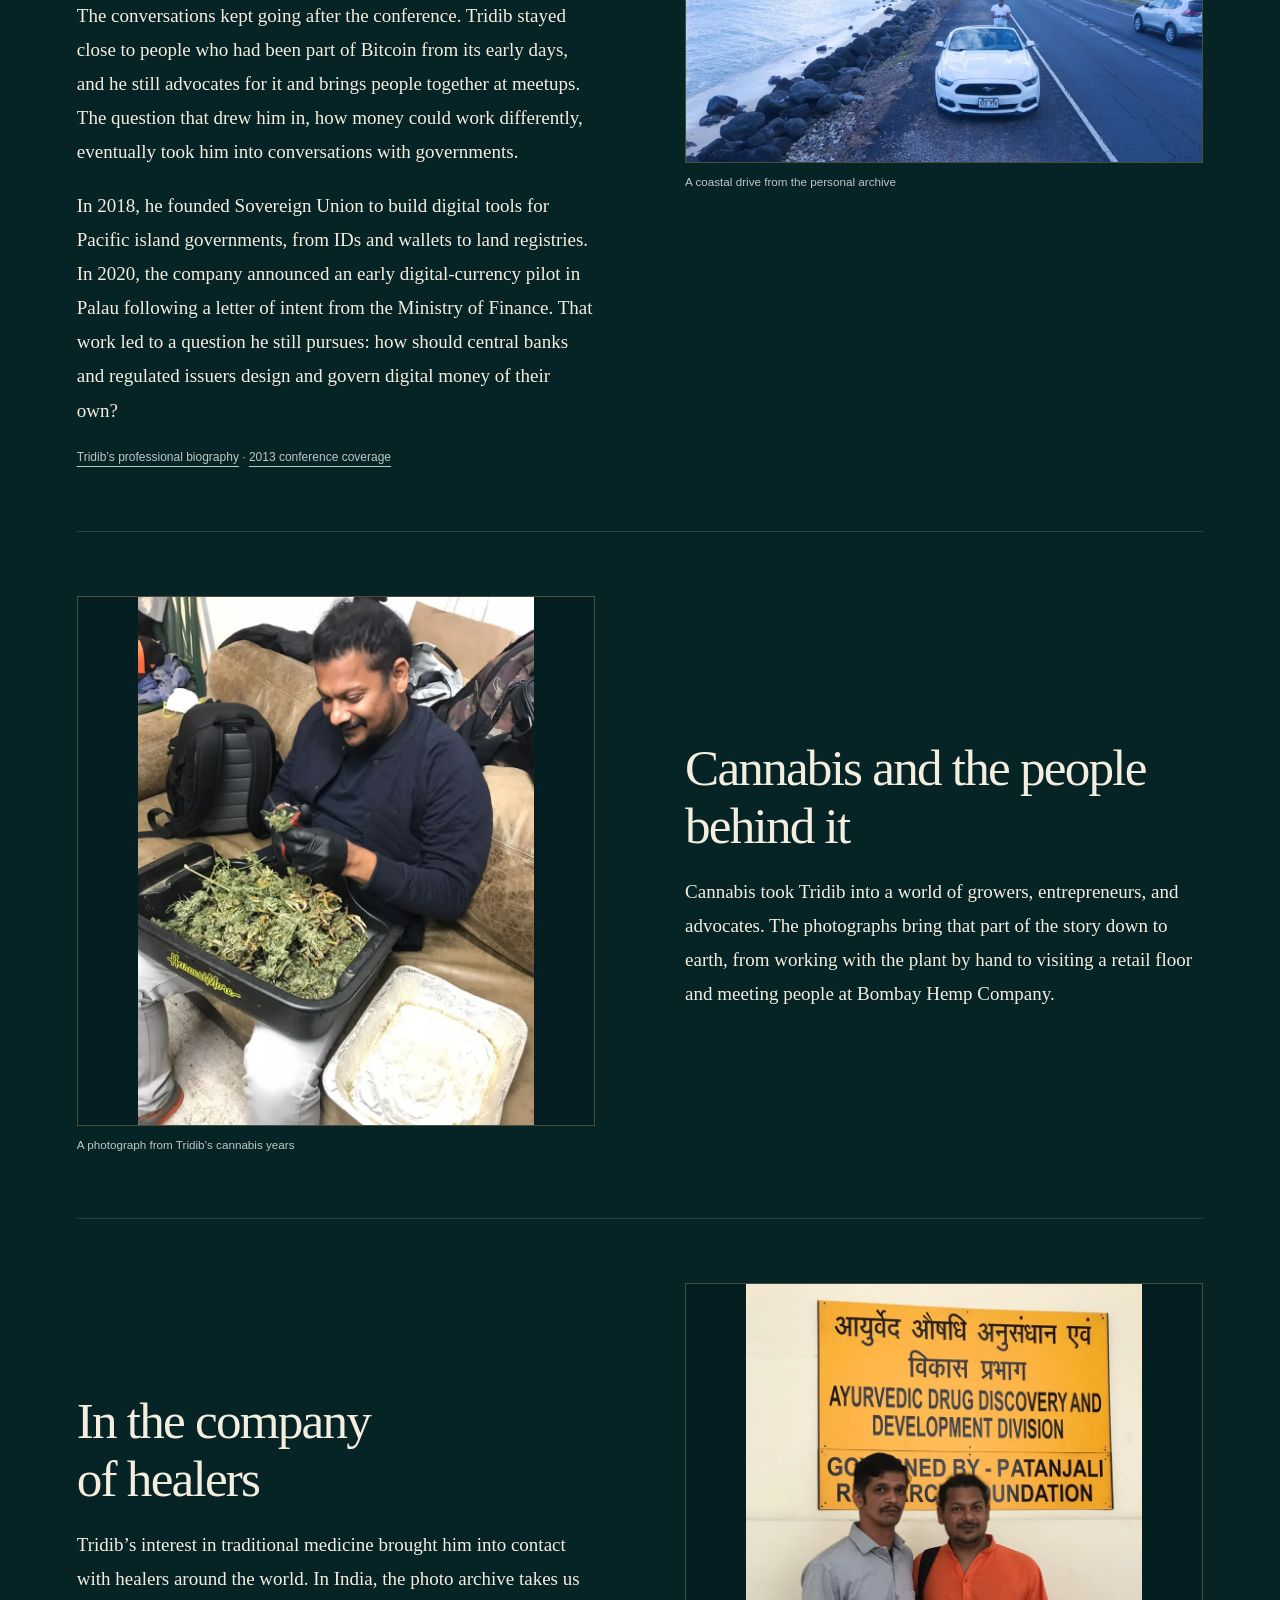
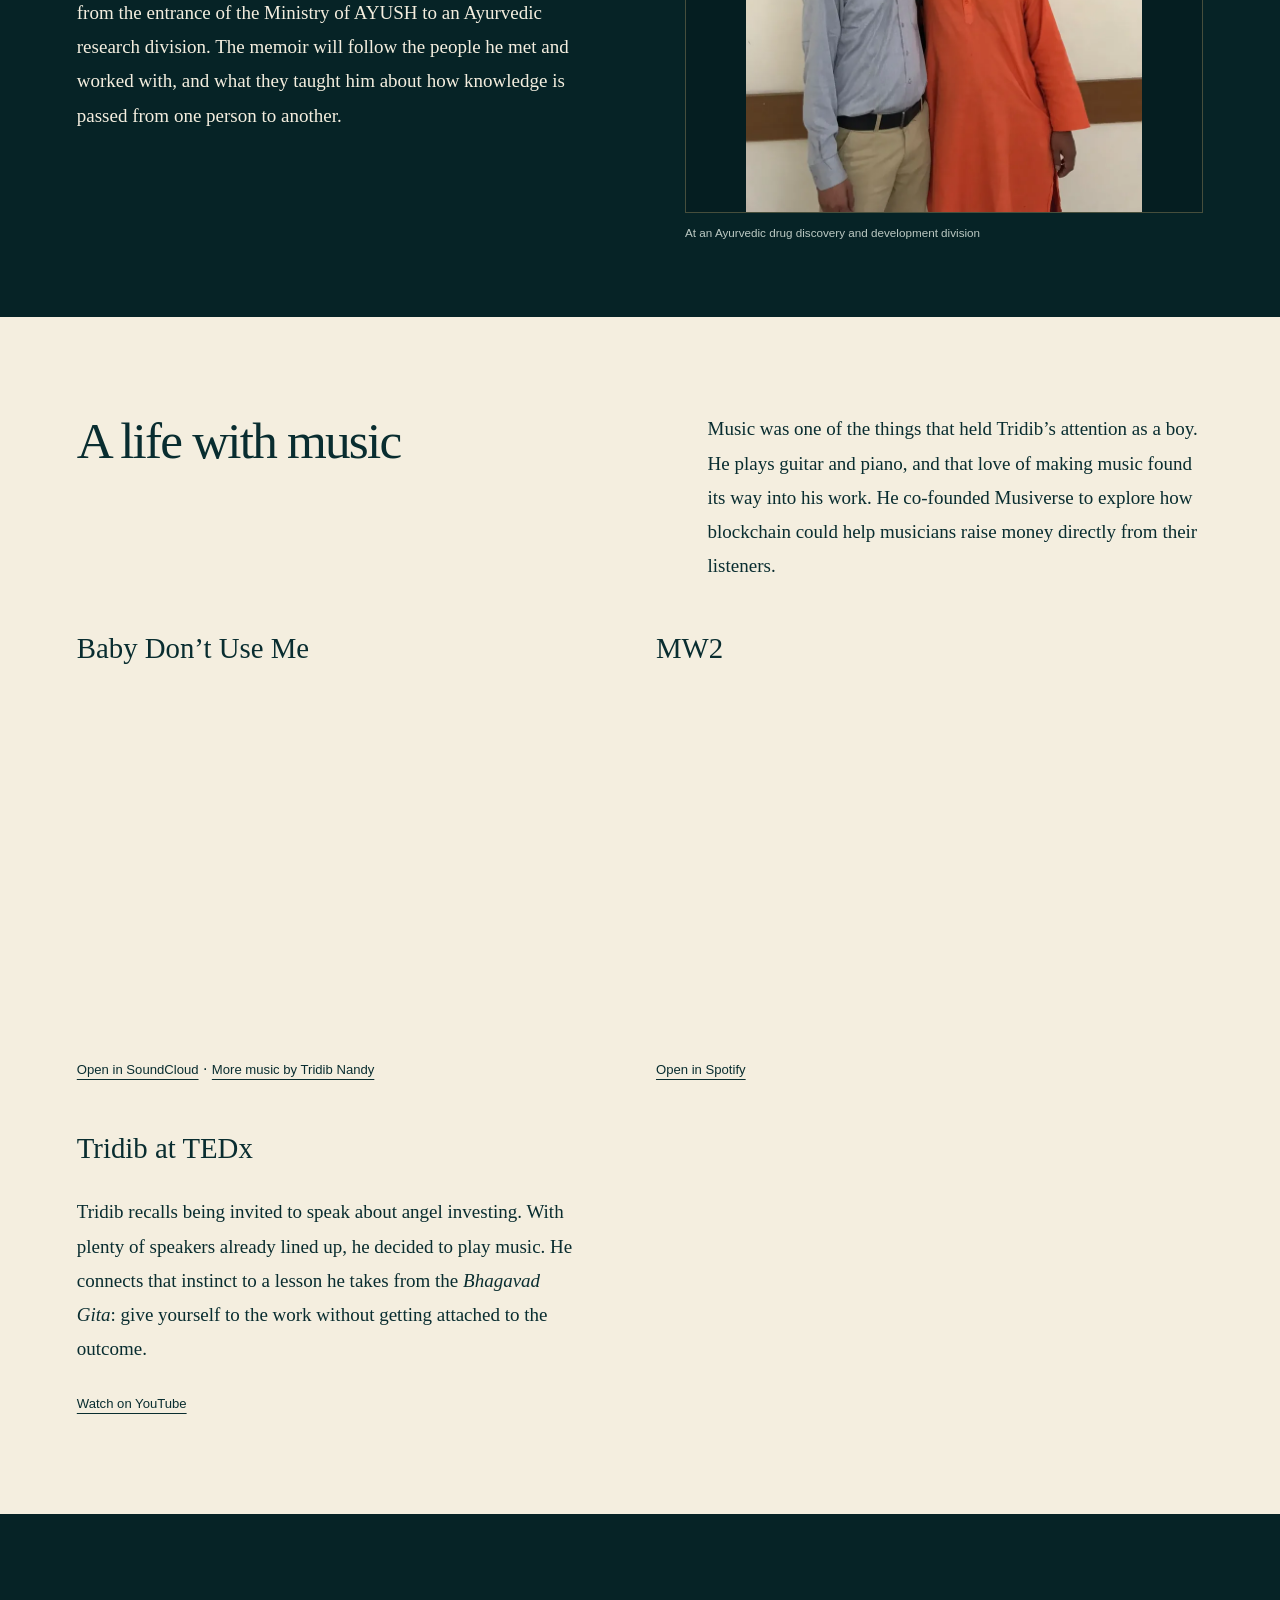
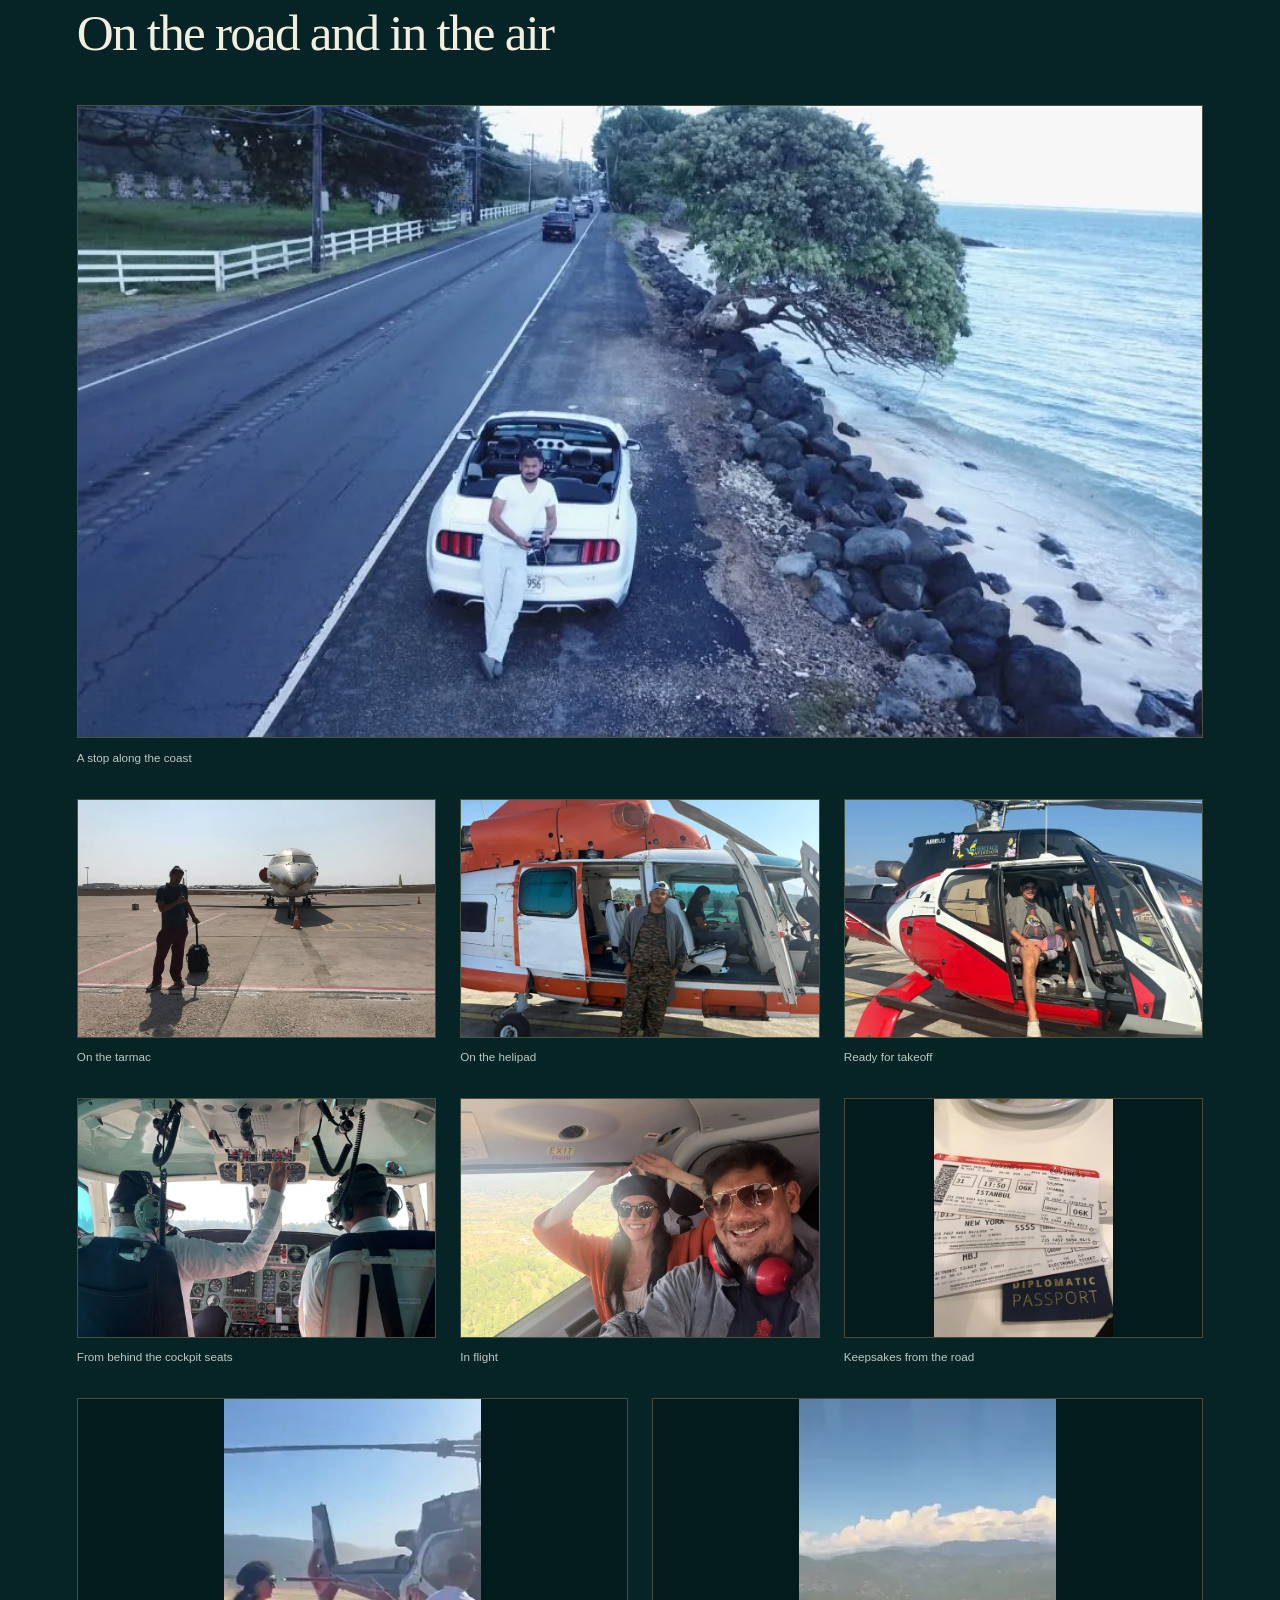
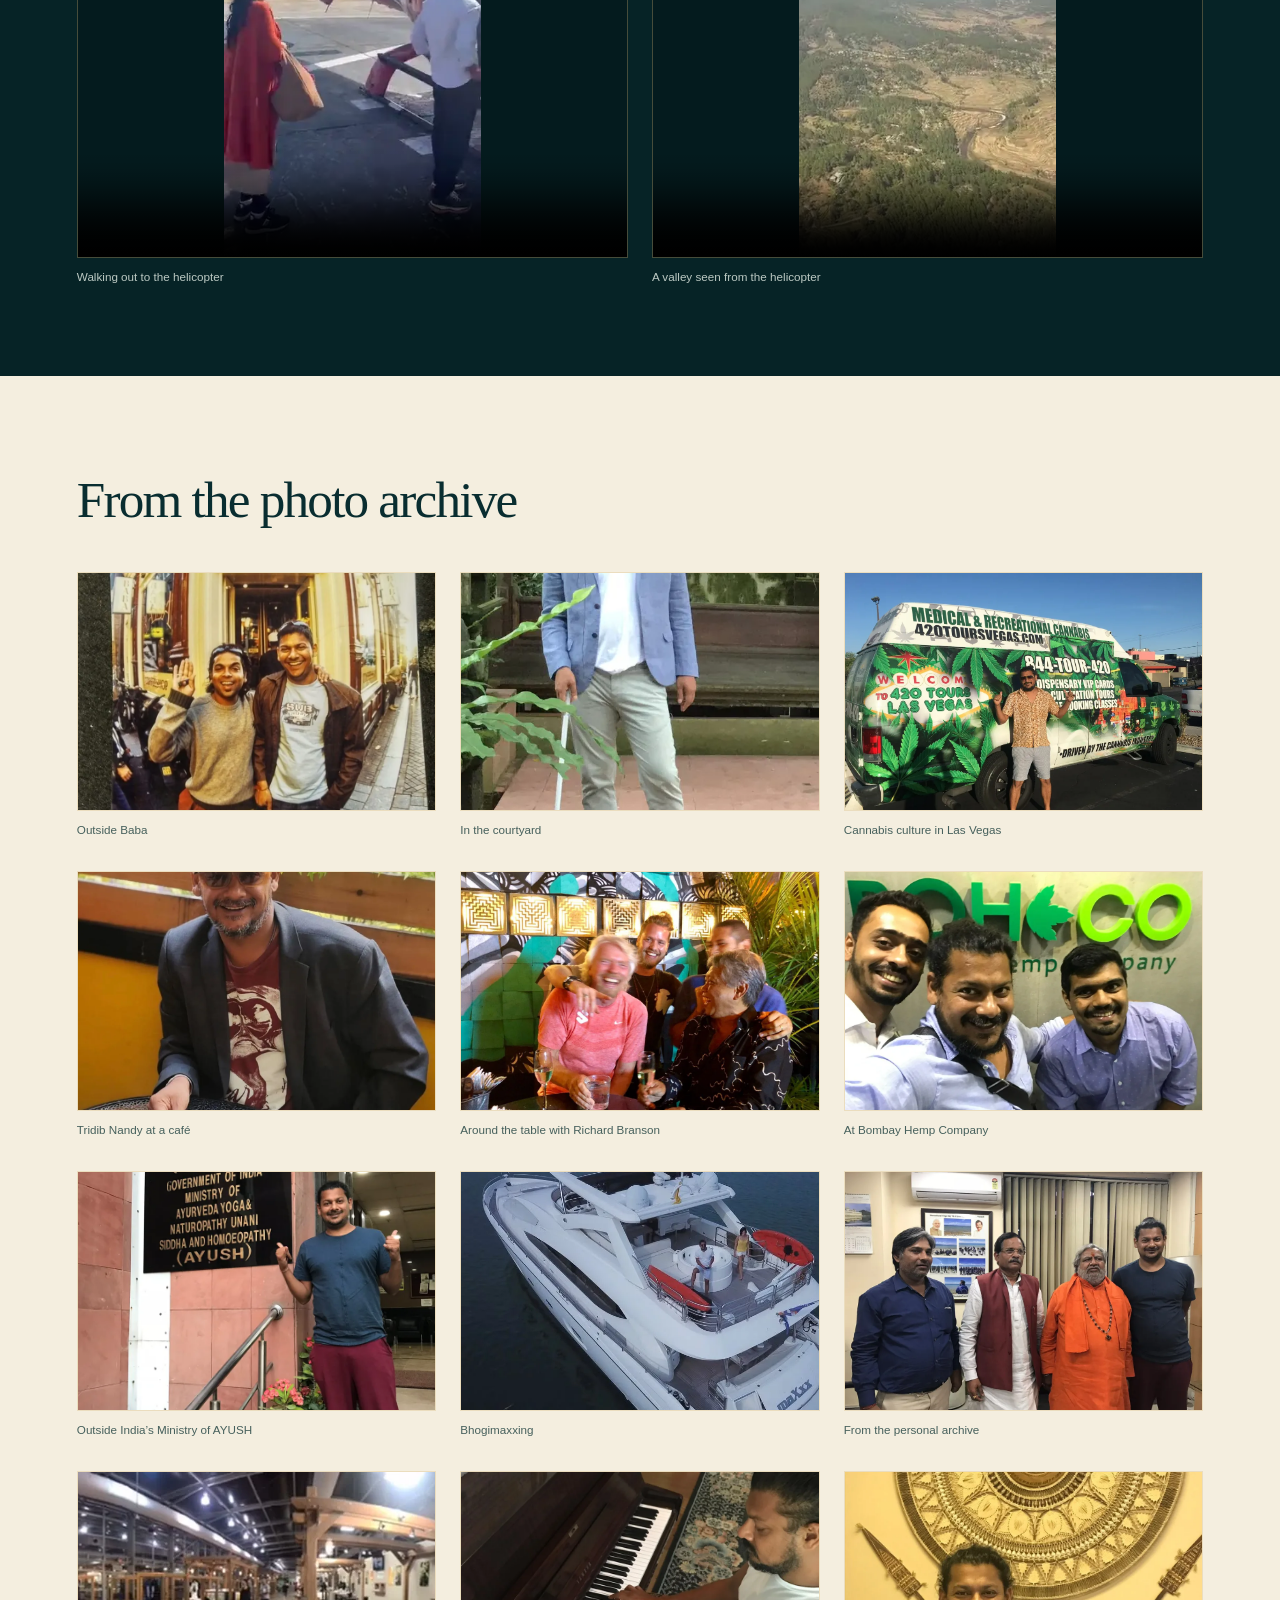
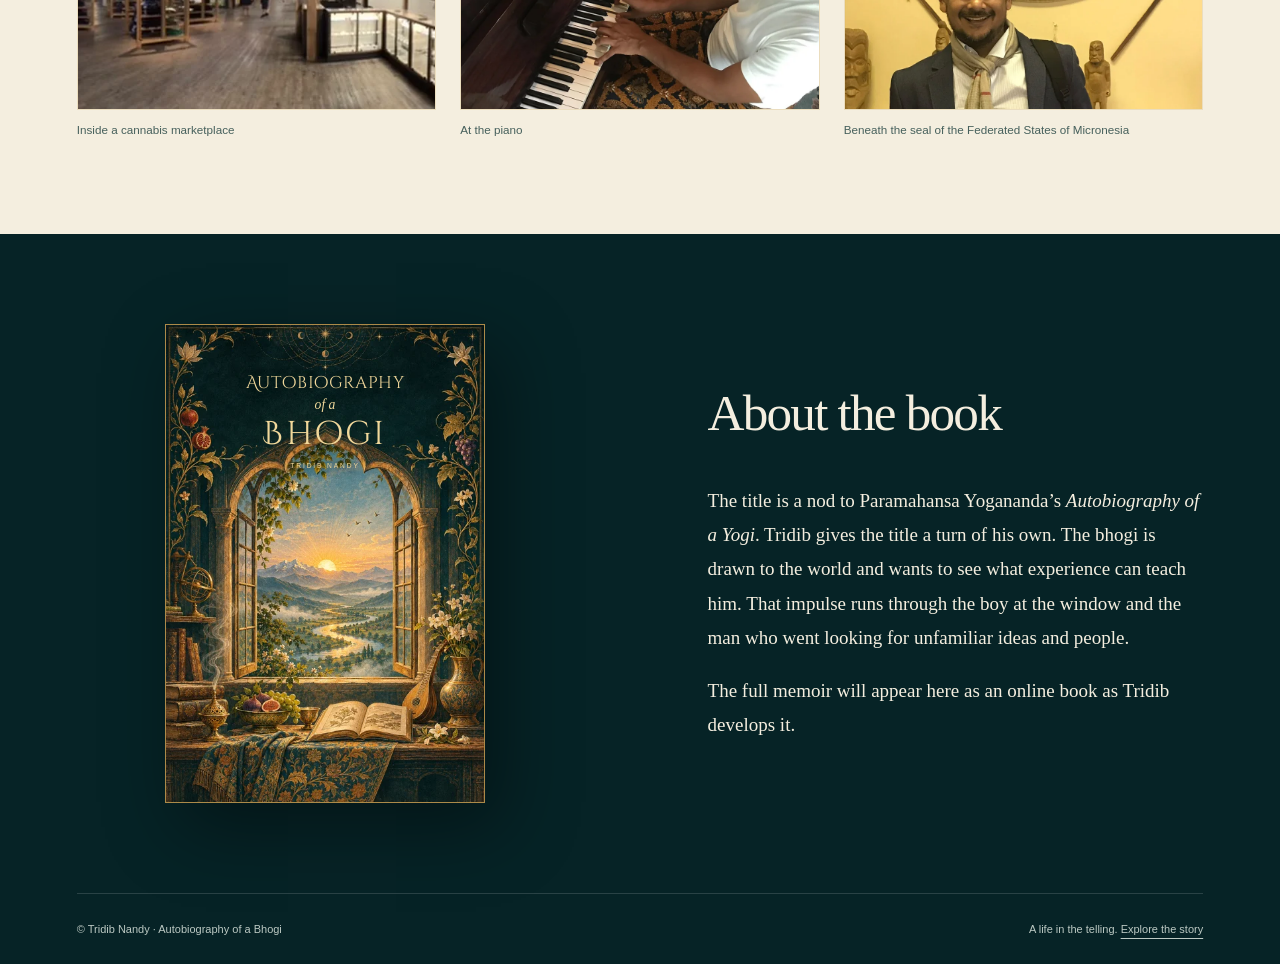
==== commit 00063fd3: "Complete the photo archive row with two portraits" ====
--- a/index.html
+++ b/index.html
@@ -107,7 +107,7 @@
   <section class="paper" id="archive">
     <div class="wrap">
       <h2>From the photo archive</h2>
-      <div class="photo-grid"><figure class="story-photo "><img src="assets/photos/outside-baba.webp" loading="lazy" decoding="async" alt="Two friends smiling outside the Baba storefront"><figcaption>Outside Baba</figcaption></figure><figure class="story-photo "><img src="assets/photos/courtyard-portrait.webp" loading="lazy" decoding="async" alt="Tridib standing in a courtyard with a broom"><figcaption>In the courtyard</figcaption></figure><figure class="story-photo "><img src="assets/photos/las-vegas-cannabis-tour.webp" loading="lazy" decoding="async" alt="Tridib standing beside a green cannabis tour van"><figcaption>Cannabis culture in Las Vegas</figcaption></figure><figure class="story-photo "><img src="assets/photos/tridib-portrait.webp" loading="lazy" decoding="async" alt="Tridib Nandy smiling at an outdoor café table"><figcaption>Tridib Nandy at a café</figcaption></figure><figure class="story-photo "><img src="assets/photos/around-the-table.webp" loading="lazy" decoding="async" alt="A group laughing around a table"><figcaption>Around the table with Richard Branson</figcaption></figure><figure class="story-photo "><img src="assets/photos/bombay-hemp-company.webp" loading="lazy" decoding="async" alt="Three people smiling beneath a Bombay Hemp Company sign"><figcaption>At Bombay Hemp Company</figcaption></figure><figure class="story-photo "><img src="assets/photos/ayush-entrance.webp" loading="lazy" decoding="async" alt="Tridib beside the Ministry of AYUSH entrance sign"><figcaption>Outside India’s Ministry of AYUSH</figcaption></figure><figure class="story-photo "><img src="assets/photos/out-on-the-water.webp" loading="lazy" decoding="async" alt="Two people aboard a white boat"><figcaption>Bhogimaxxing</figcaption></figure><figure class="story-photo "><img src="assets/photos/group-portrait.webp" loading="lazy" decoding="async" alt="Four people standing together indoors"><figcaption>From the personal archive</figcaption></figure><figure class="story-photo "><img src="assets/photos/cannabis-market.webp" loading="lazy" decoding="async" alt="Panoramic view of cannabis retail counters"><figcaption>Inside a cannabis marketplace</figcaption></figure></div>
+      <div class="photo-grid"><figure class="story-photo "><img src="assets/photos/outside-baba.webp" loading="lazy" decoding="async" alt="Two friends smiling outside the Baba storefront"><figcaption>Outside Baba</figcaption></figure><figure class="story-photo "><img src="assets/photos/courtyard-portrait.webp" loading="lazy" decoding="async" alt="Tridib standing in a courtyard with a broom"><figcaption>In the courtyard</figcaption></figure><figure class="story-photo "><img src="assets/photos/las-vegas-cannabis-tour.webp" loading="lazy" decoding="async" alt="Tridib standing beside a green cannabis tour van"><figcaption>Cannabis culture in Las Vegas</figcaption></figure><figure class="story-photo "><img src="assets/photos/tridib-portrait.webp" loading="lazy" decoding="async" alt="Tridib Nandy smiling at an outdoor café table"><figcaption>Tridib Nandy at a café</figcaption></figure><figure class="story-photo "><img src="assets/photos/around-the-table.webp" loading="lazy" decoding="async" alt="A group laughing around a table"><figcaption>Around the table with Richard Branson</figcaption></figure><figure class="story-photo "><img src="assets/photos/bombay-hemp-company.webp" loading="lazy" decoding="async" alt="Three people smiling beneath a Bombay Hemp Company sign"><figcaption>At Bombay Hemp Company</figcaption></figure><figure class="story-photo "><img src="assets/photos/ayush-entrance.webp" loading="lazy" decoding="async" alt="Tridib beside the Ministry of AYUSH entrance sign"><figcaption>Outside India’s Ministry of AYUSH</figcaption></figure><figure class="story-photo "><img src="assets/photos/out-on-the-water.webp" loading="lazy" decoding="async" alt="Two people aboard a white boat"><figcaption>Bhogimaxxing</figcaption></figure><figure class="story-photo "><img src="assets/photos/group-portrait.webp" loading="lazy" decoding="async" alt="Four people standing together indoors"><figcaption>From the personal archive</figcaption></figure><figure class="story-photo "><img src="assets/photos/cannabis-market.webp" loading="lazy" decoding="async" alt="Panoramic view of cannabis retail counters"><figcaption>Inside a cannabis marketplace</figcaption></figure><figure class="story-photo "><img src="assets/photos/tridib-at-the-piano.webp" loading="lazy" decoding="async" alt="Tridib Nandy playing an upright piano"><figcaption>At the piano</figcaption></figure><figure class="story-photo "><img src="assets/photos/tridib-micronesia-portrait.webp" loading="lazy" decoding="async" alt="Tridib Nandy beneath the seal of the Federated States of Micronesia"><figcaption>Beneath the seal of the Federated States of Micronesia</figcaption></figure></div>
     </div>
   </section>
 
